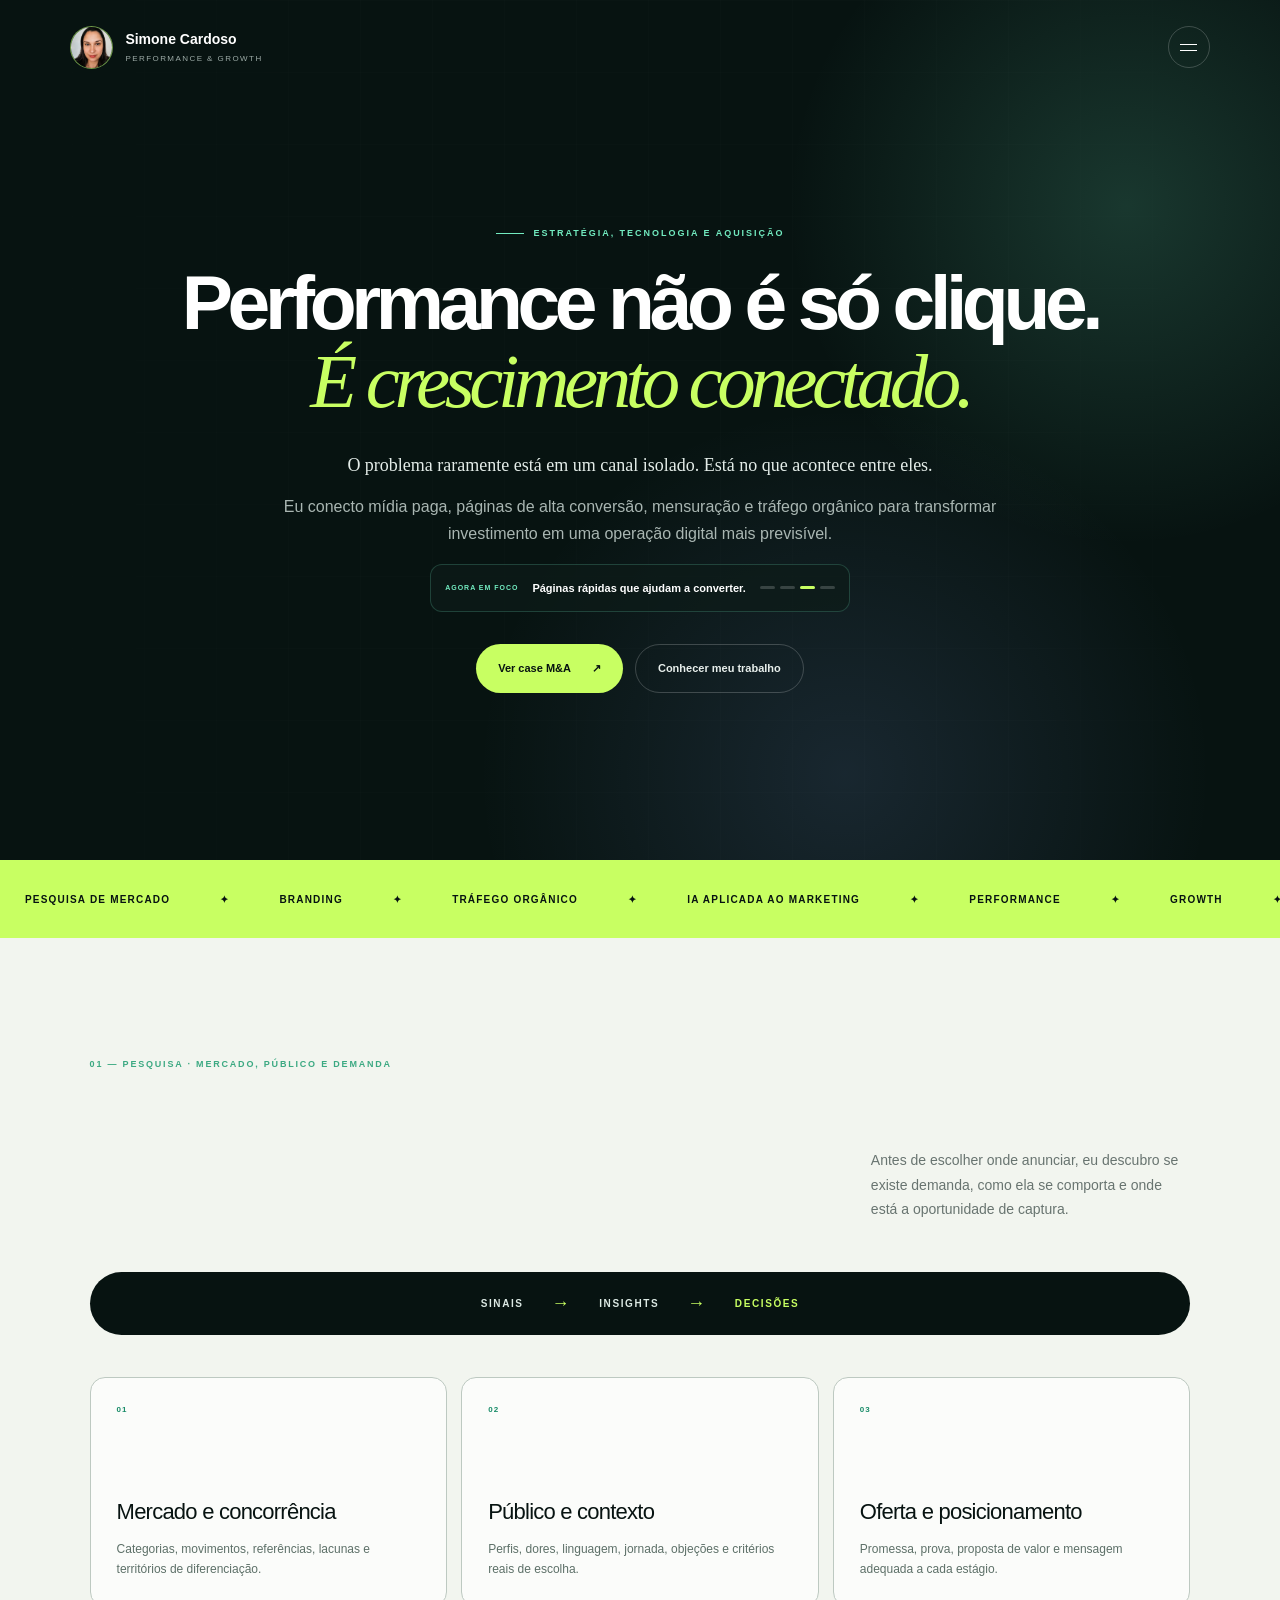
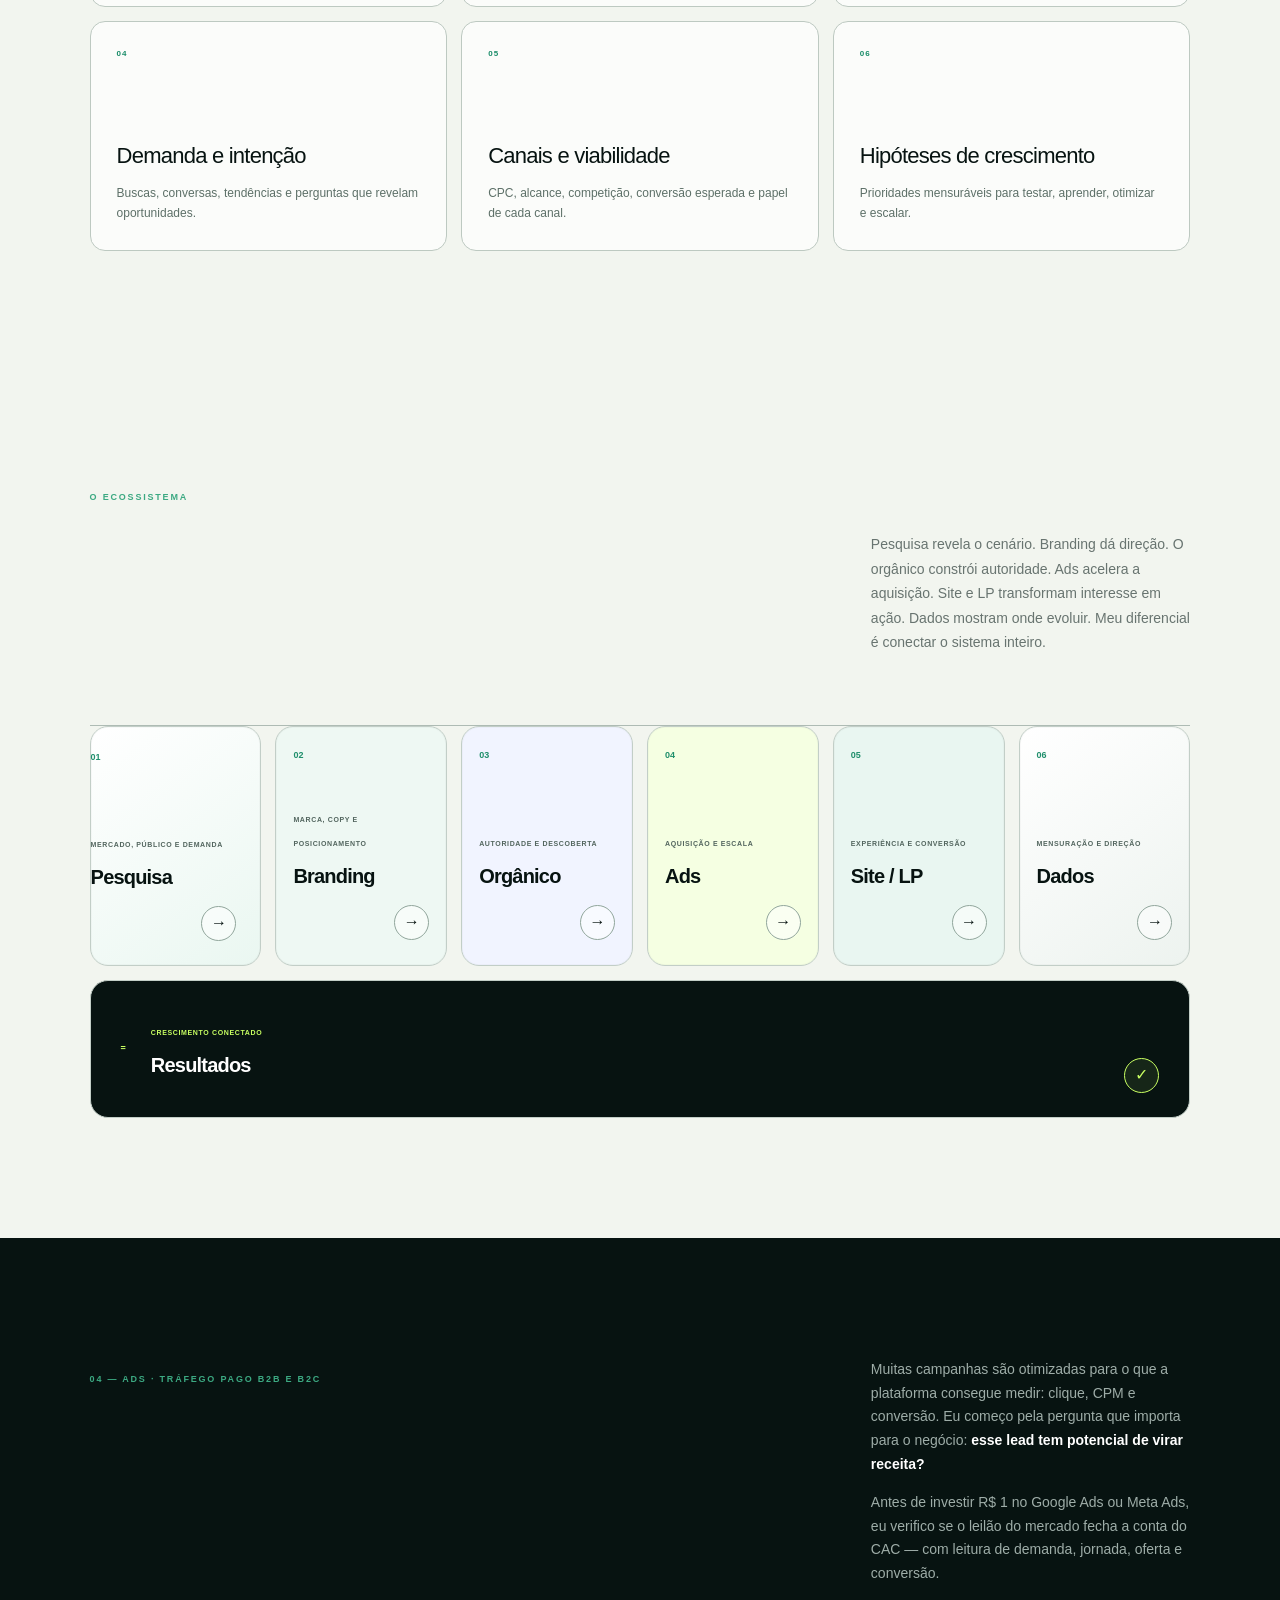
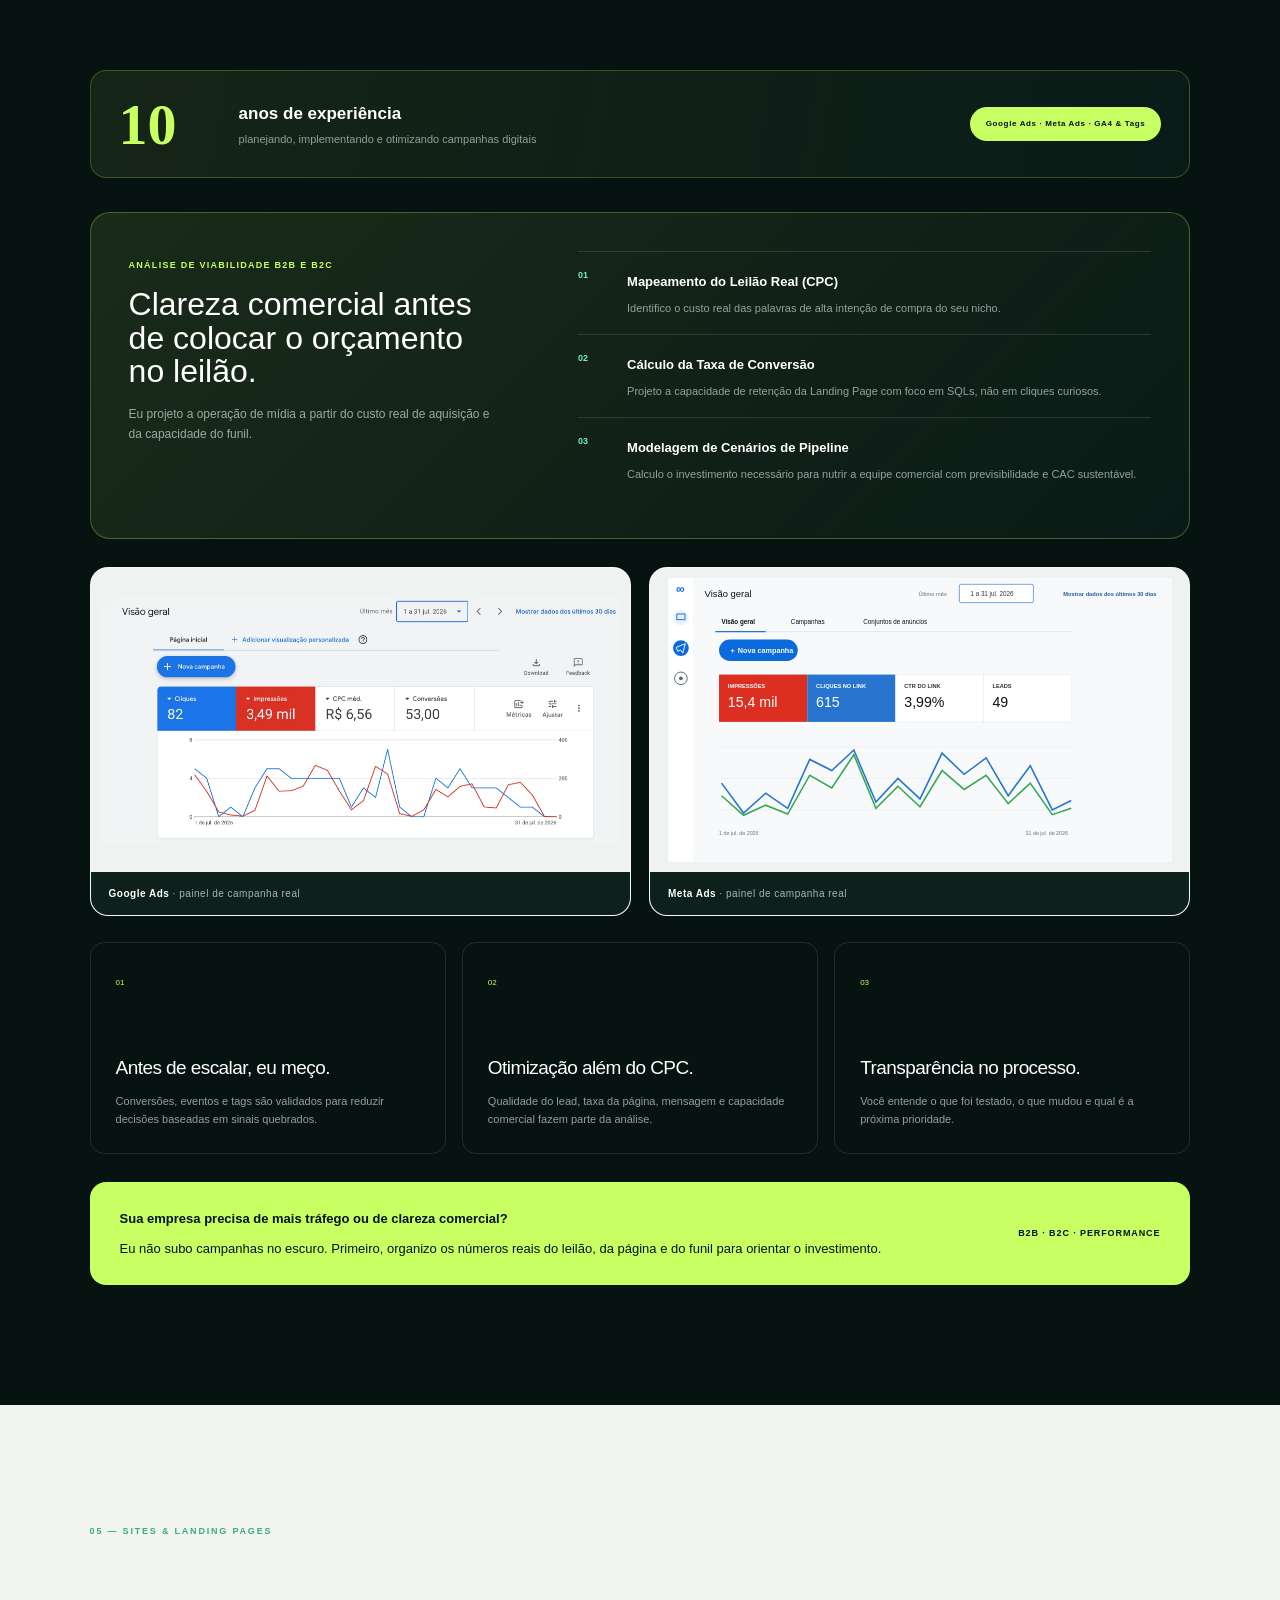
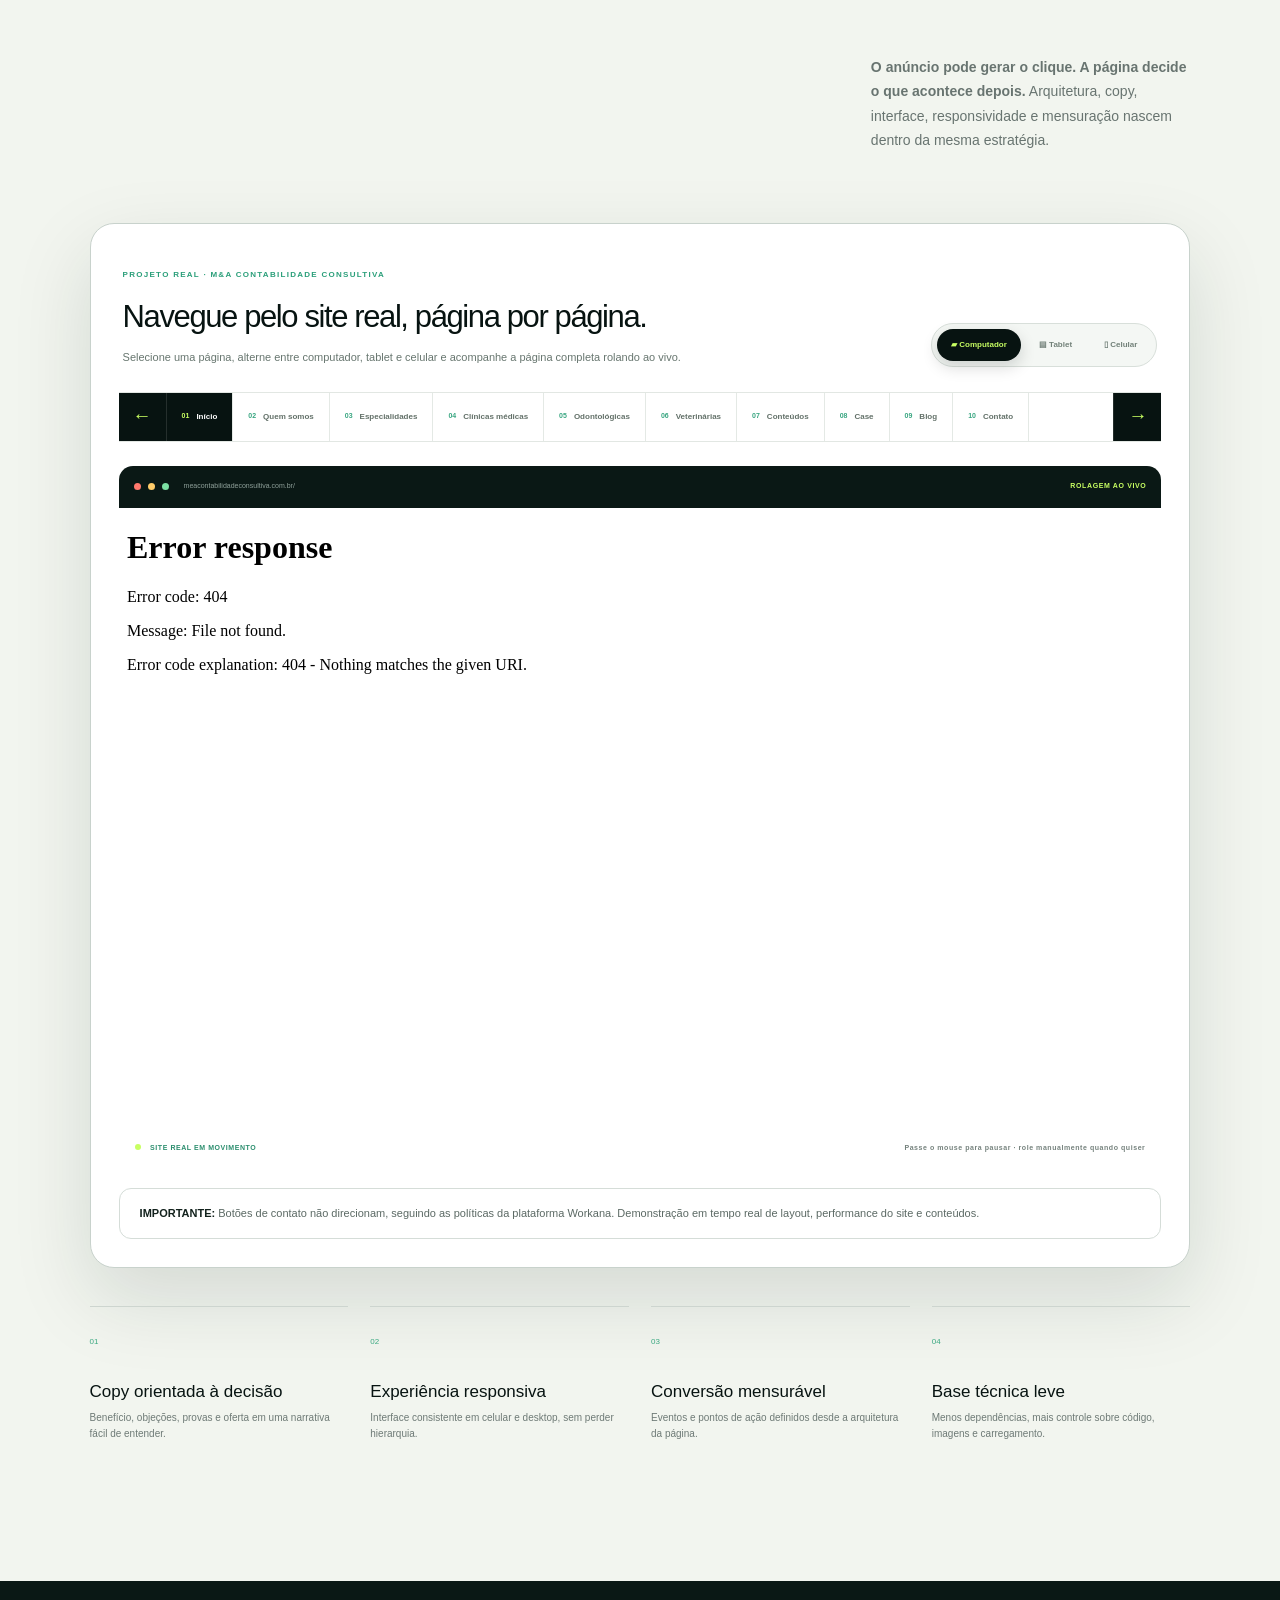
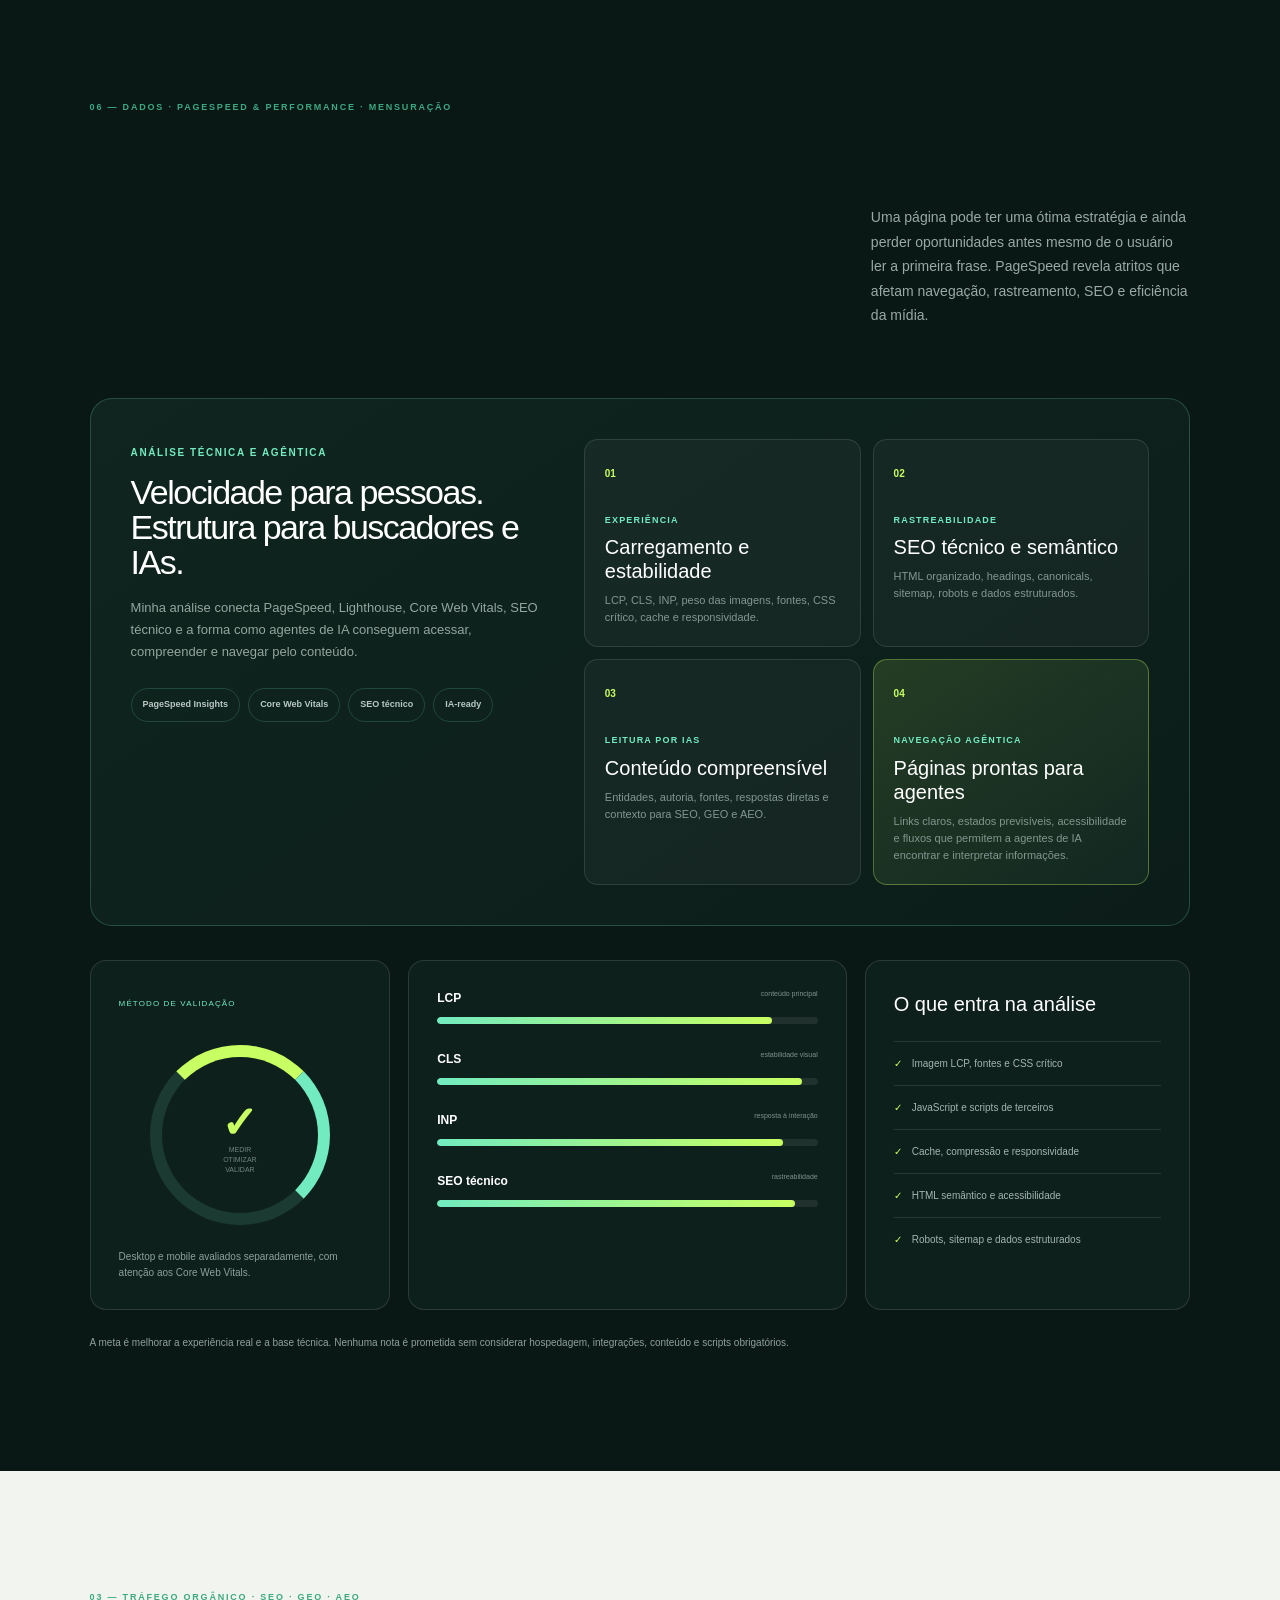
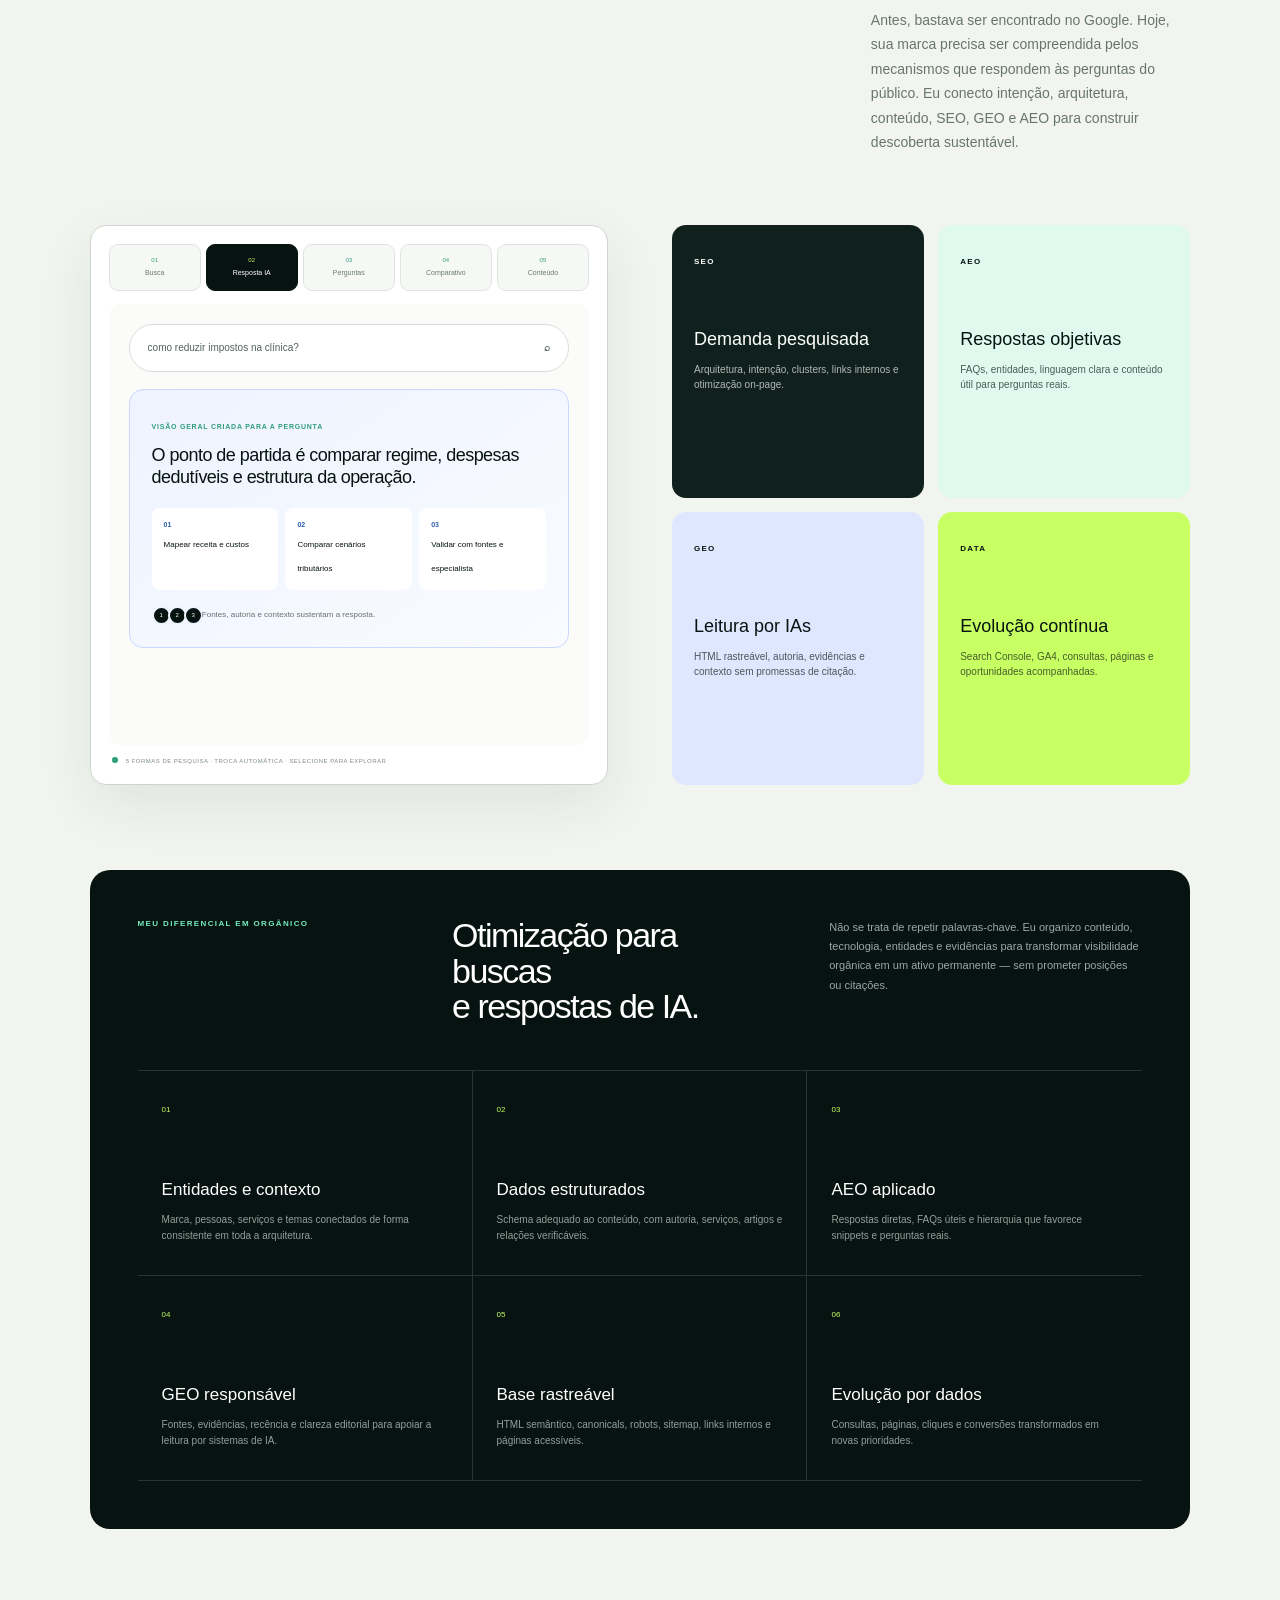
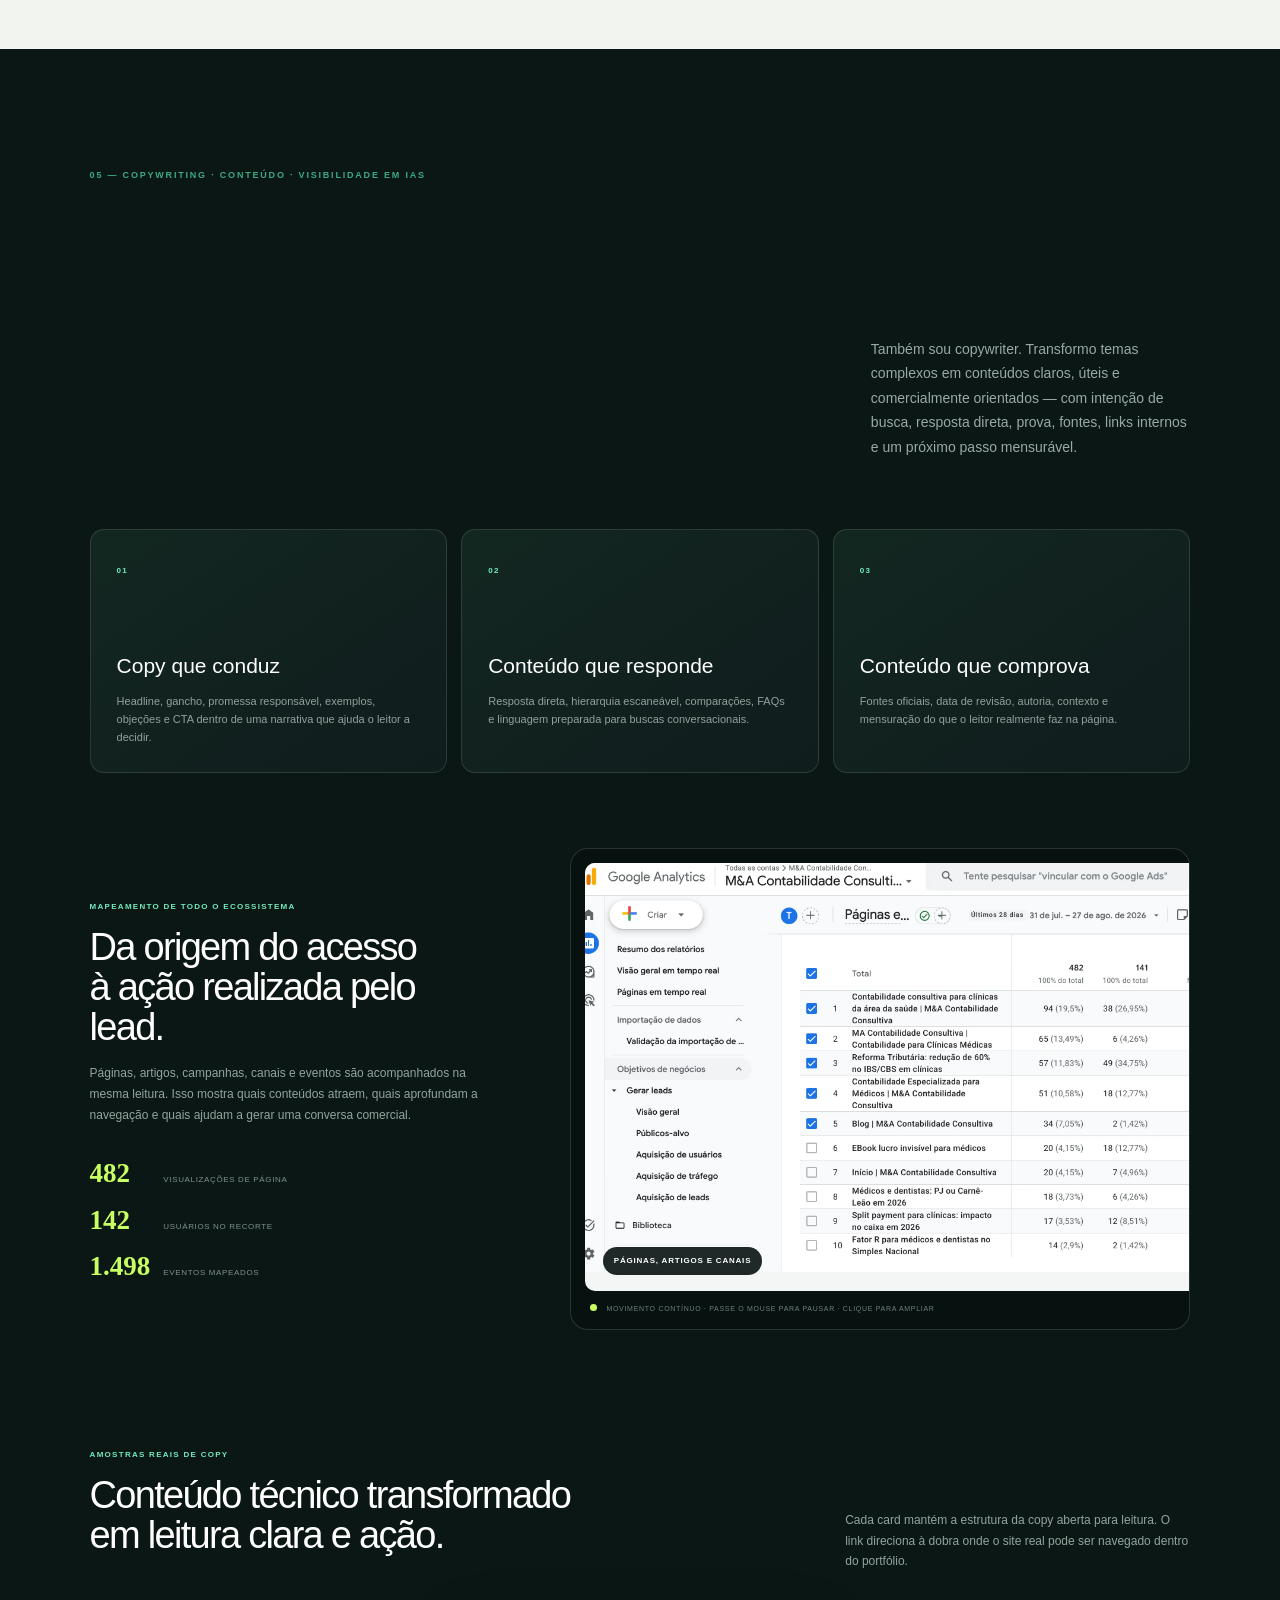
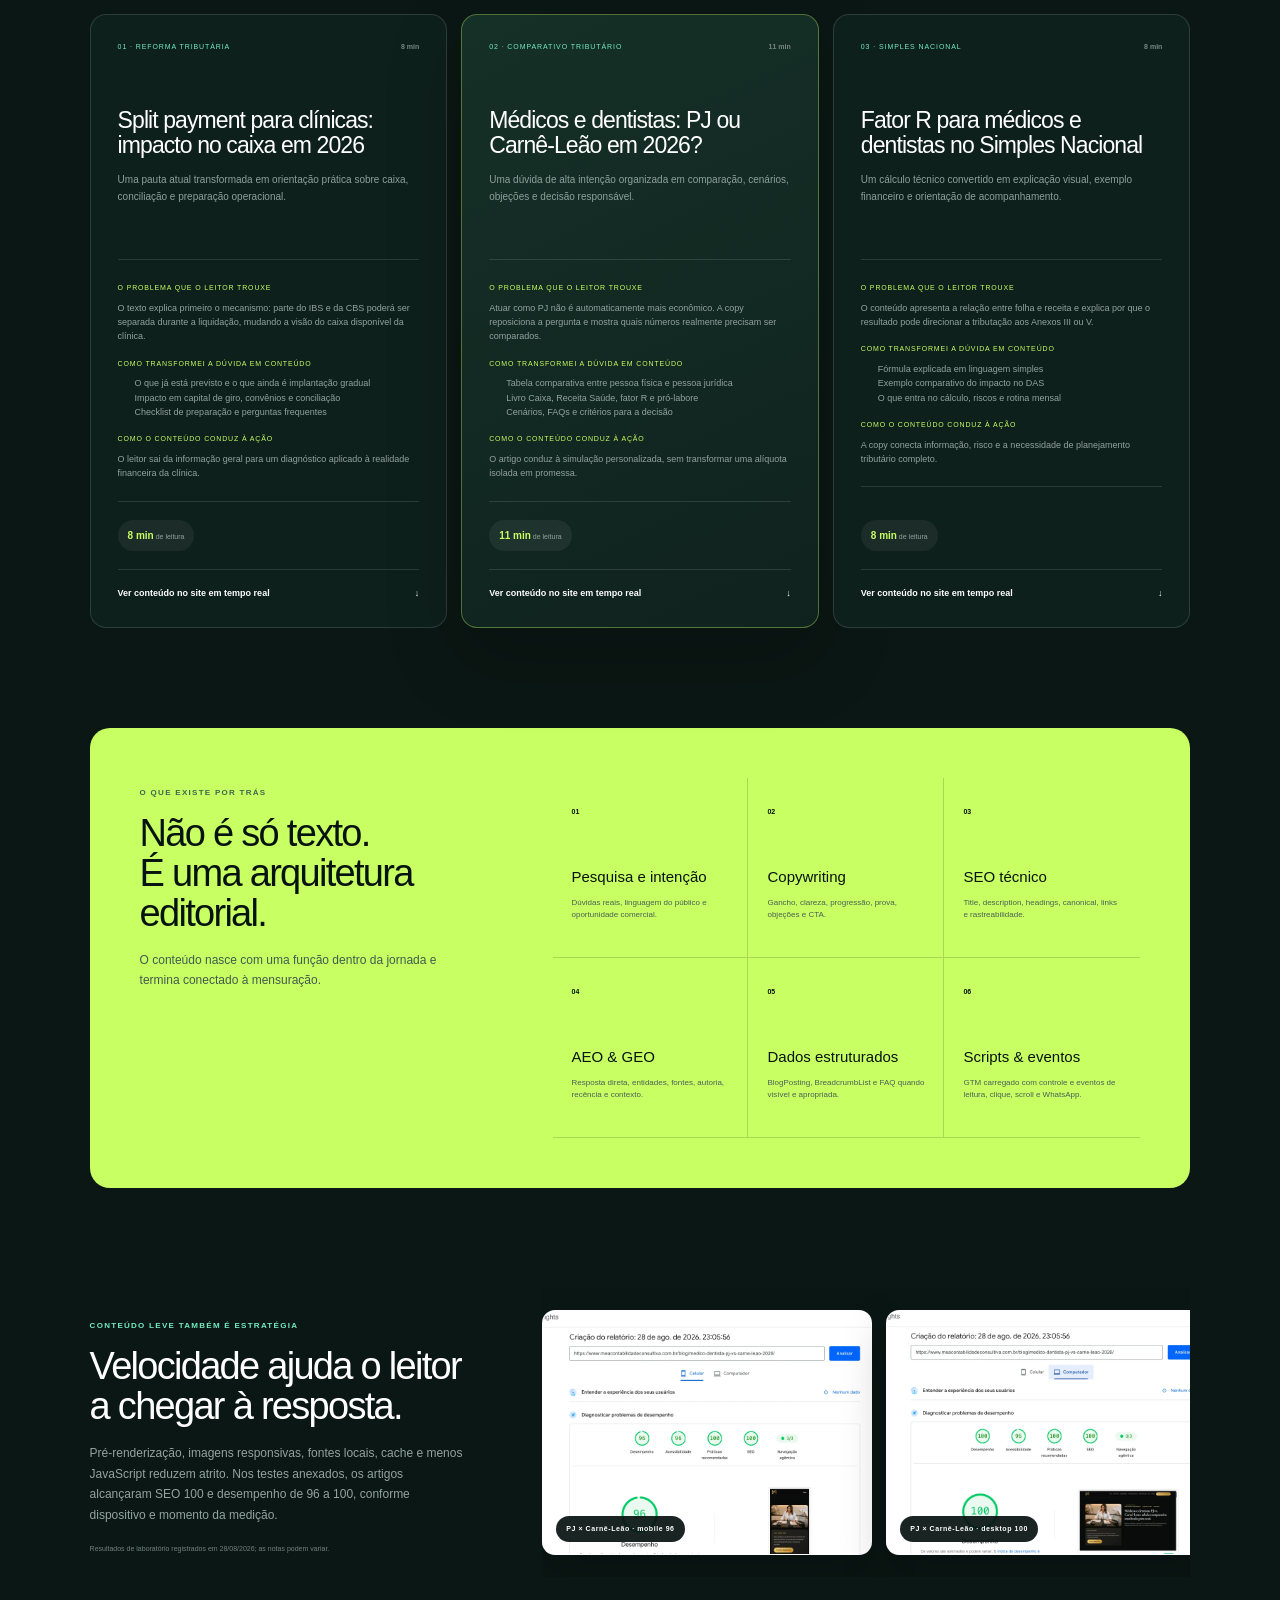
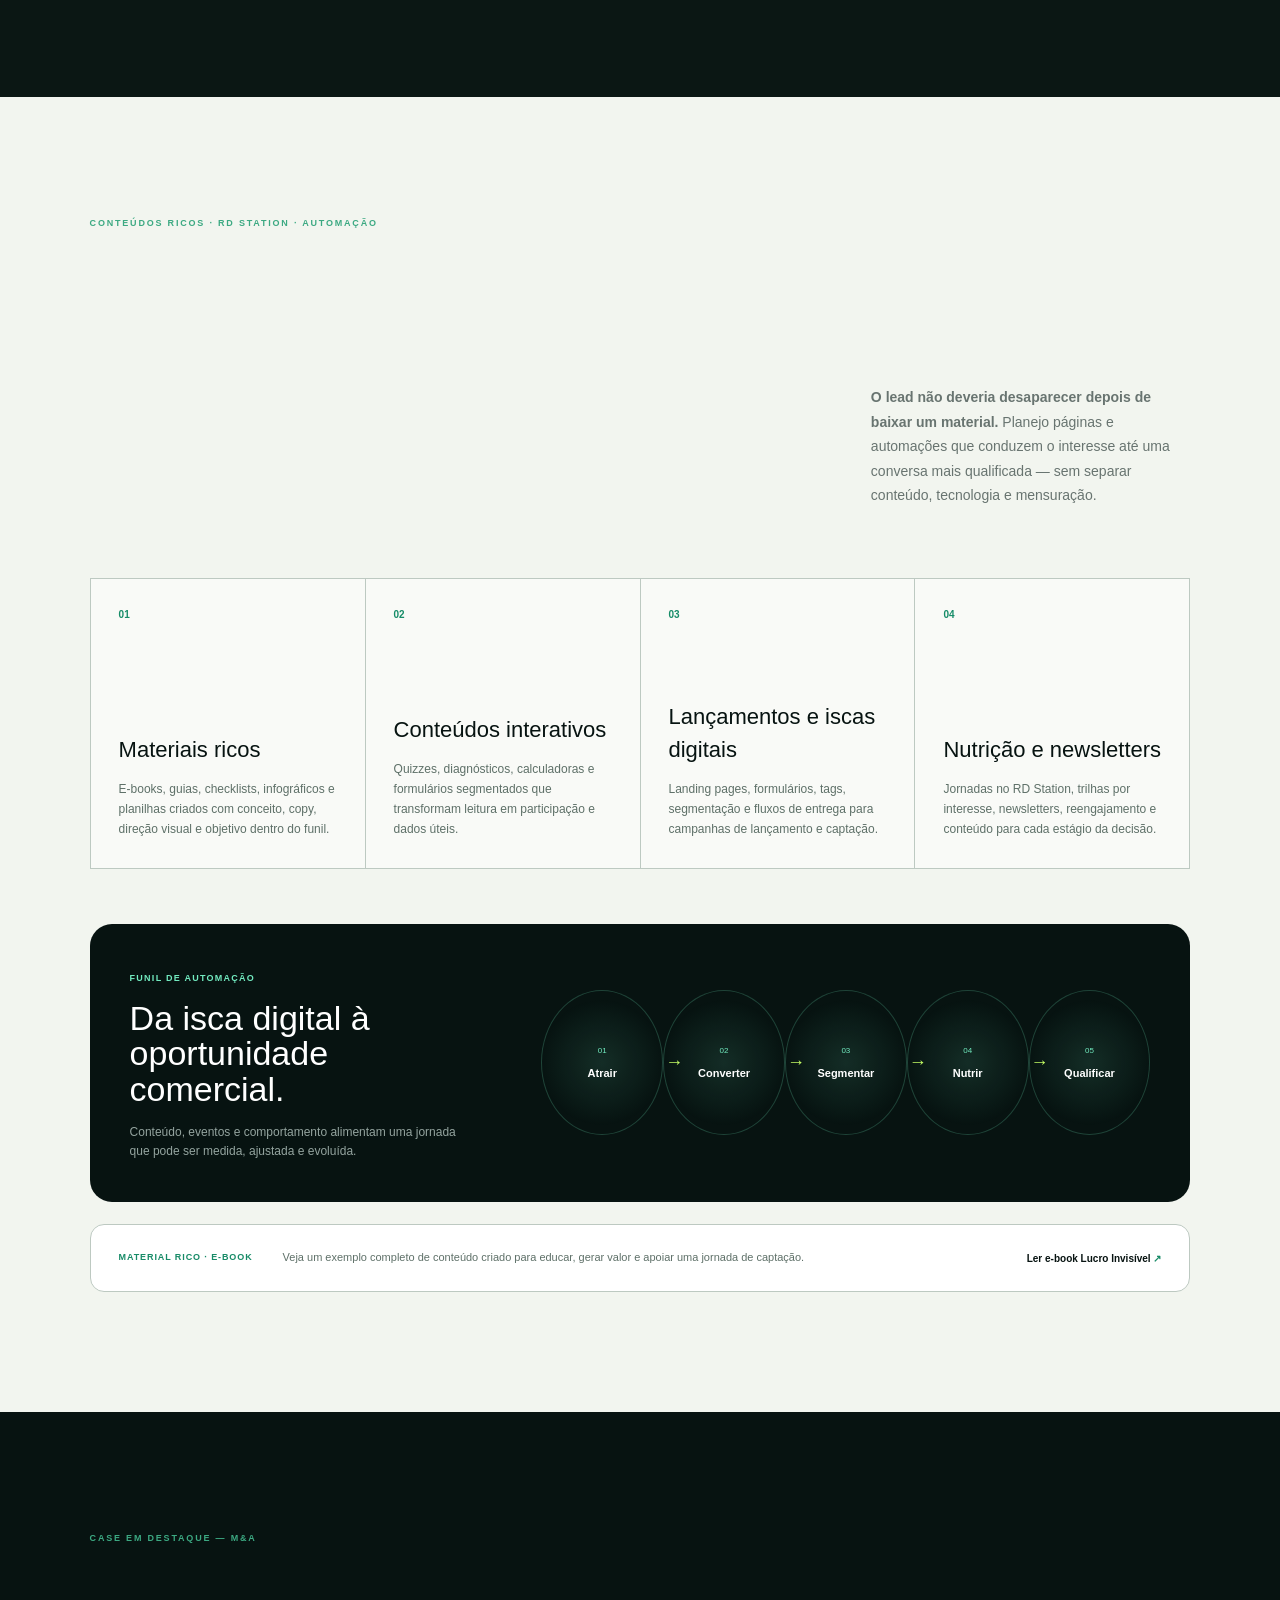
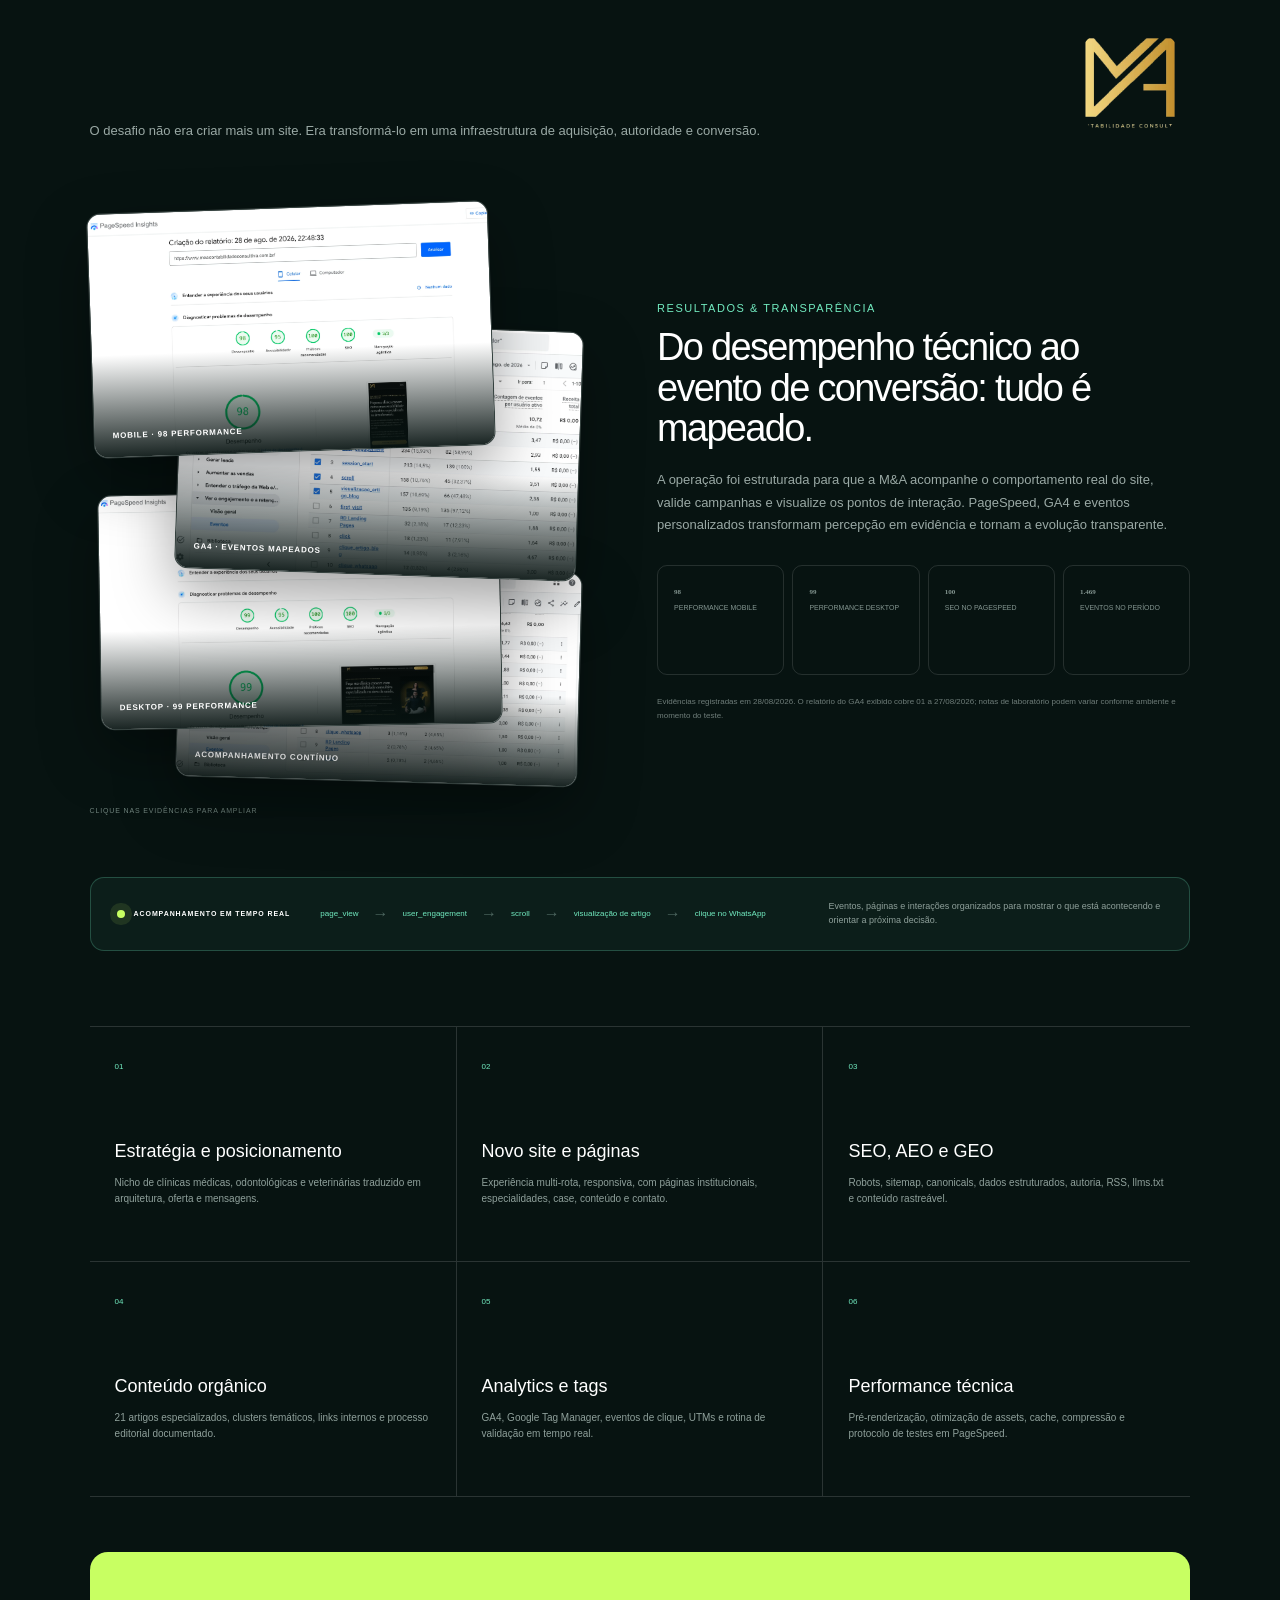
==== index.html @ cbd85705 "Publica portfólio navegável de Simone Cardoso Versão estática responsiva para GitHub Pages, com cont" ====
<!doctype html>
<html lang="pt-BR">
  <head>
    <meta charset="UTF-8" />
    <meta name="viewport" content="width=device-width, initial-scale=1.0" />
    <meta name="description" content="Portfólio de Simone Cardoso: performance, tráfego pago, SEO, GEO, AEO, sites, landing pages, automação e dados." />
    <meta name="theme-color" content="#071311" />
    <meta property="og:type" content="website" />
    <meta property="og:locale" content="pt_BR" />
    <meta property="og:title" content="Simone Cardoso — Performance & Growth" />
    <meta property="og:description" content="Estratégia integrada para campanhas, conteúdo, páginas, mensuração e visibilidade orgânica." />
    <meta property="og:url" content="https://simone2850.github.io/" />
    <meta property="og:image" content="https://simone2850.github.io/og.png" />
    <link rel="icon" href="/favicon.svg" />
    <title>Simone Cardoso — Performance, Tráfego Pago, SEO, GEO e AEO</title>
    <script type="module" crossorigin src="/index-BXulEpIX.js"></script>
    <link rel="stylesheet" crossorigin href="/style-D2His6DK.css">
  </head>
  <body>
    <div id="root"></div>
  </body>
</html>
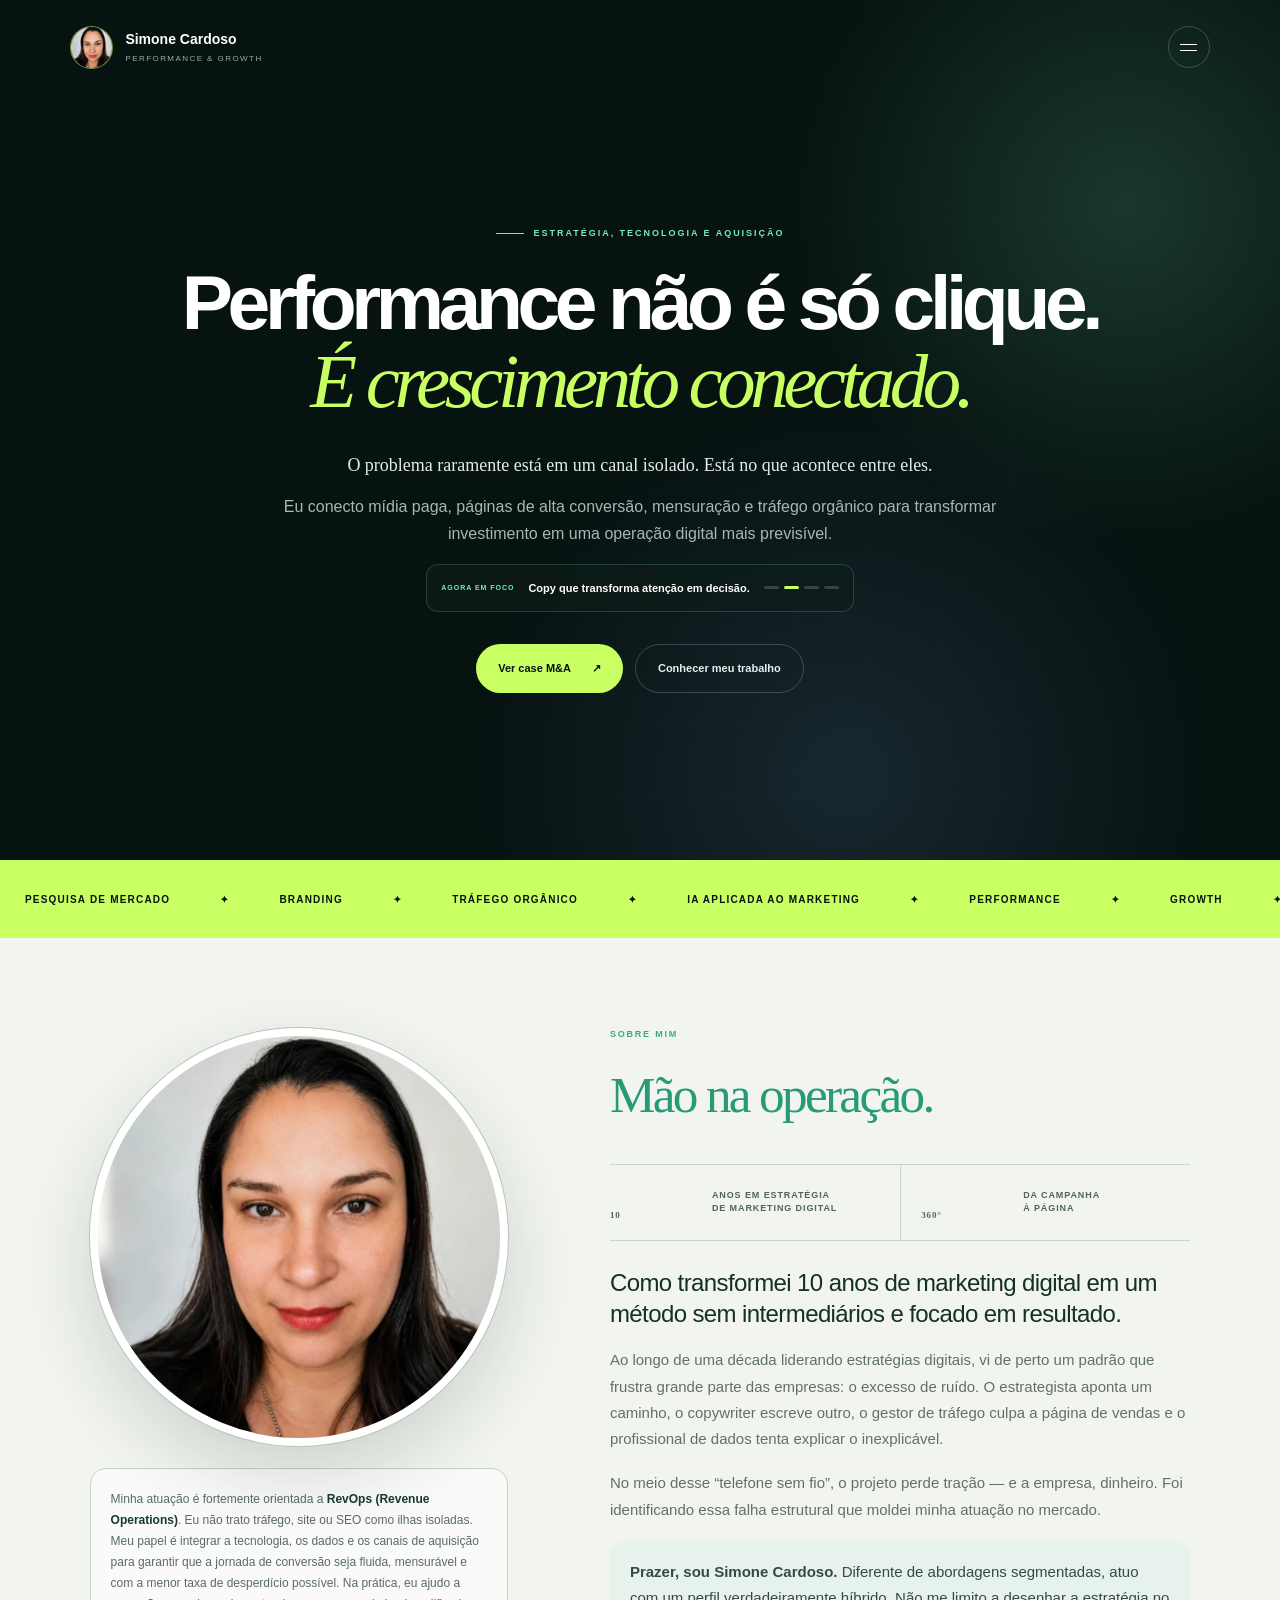
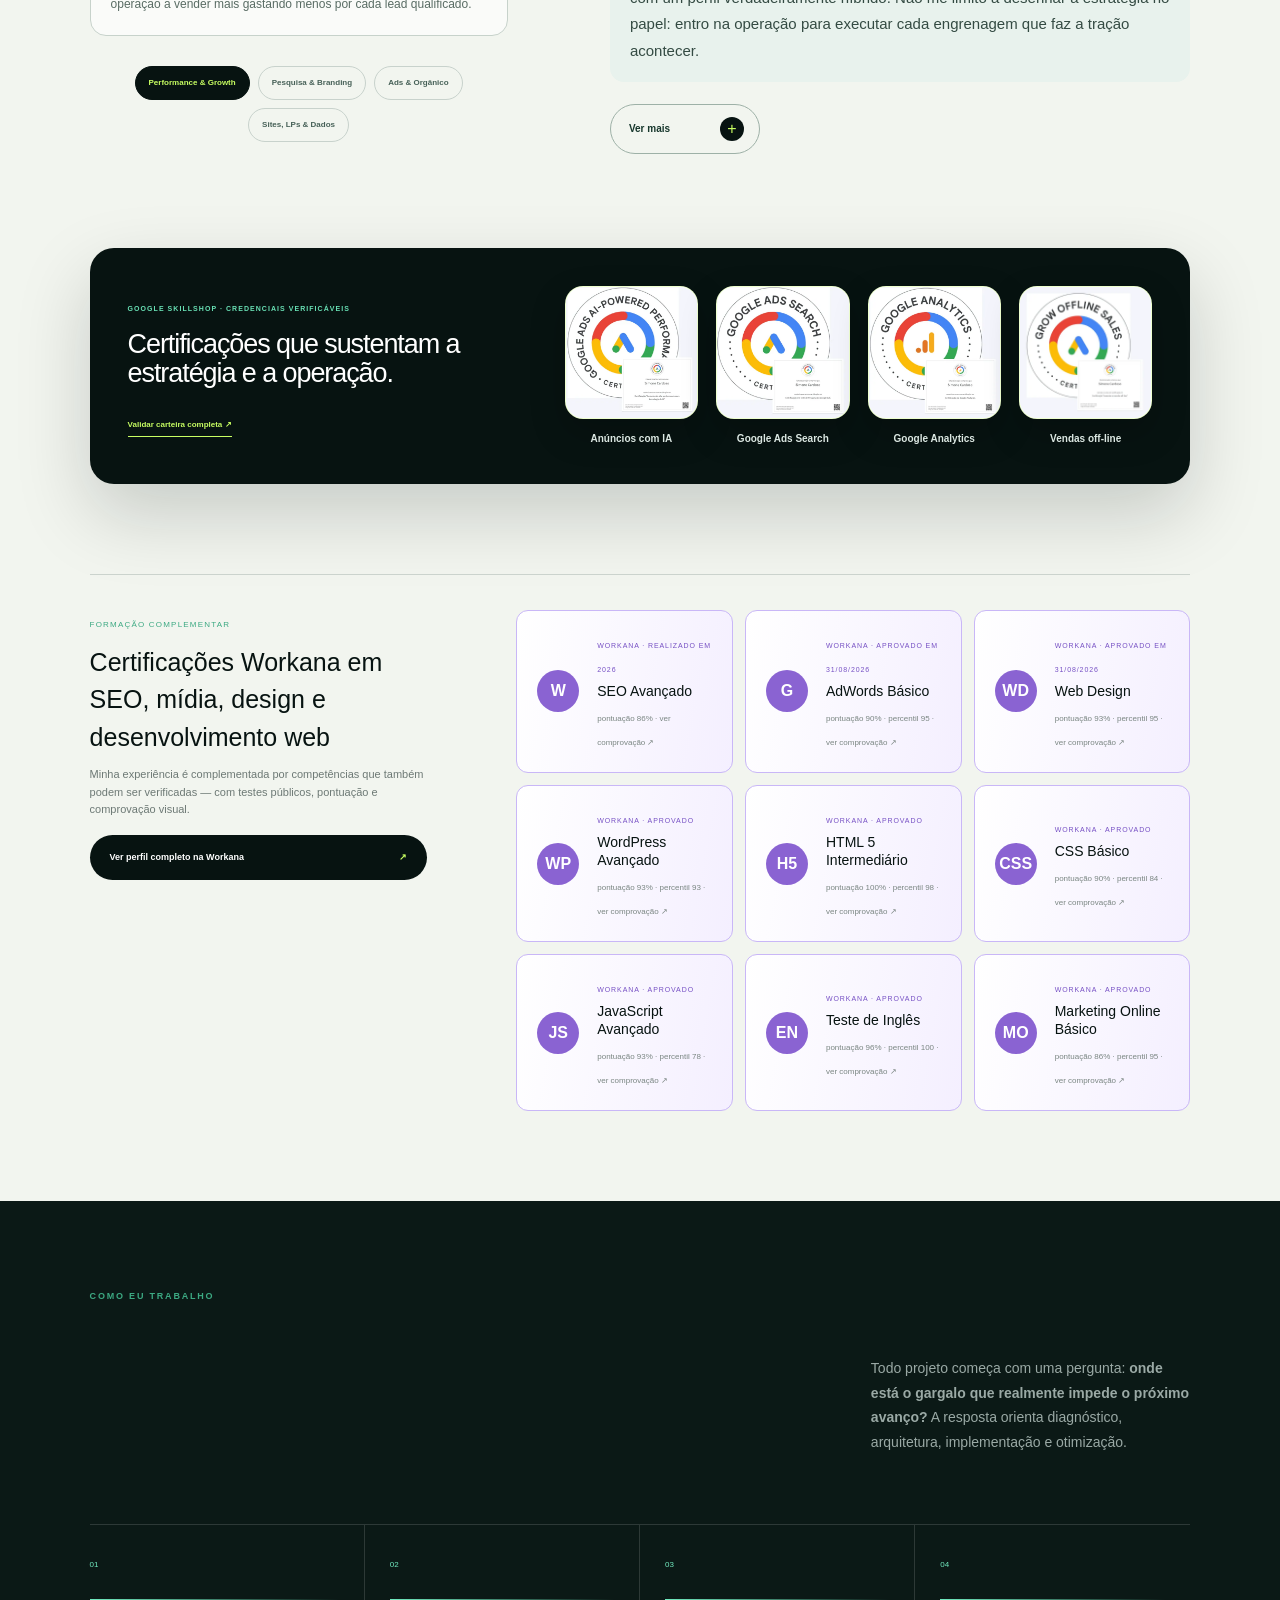
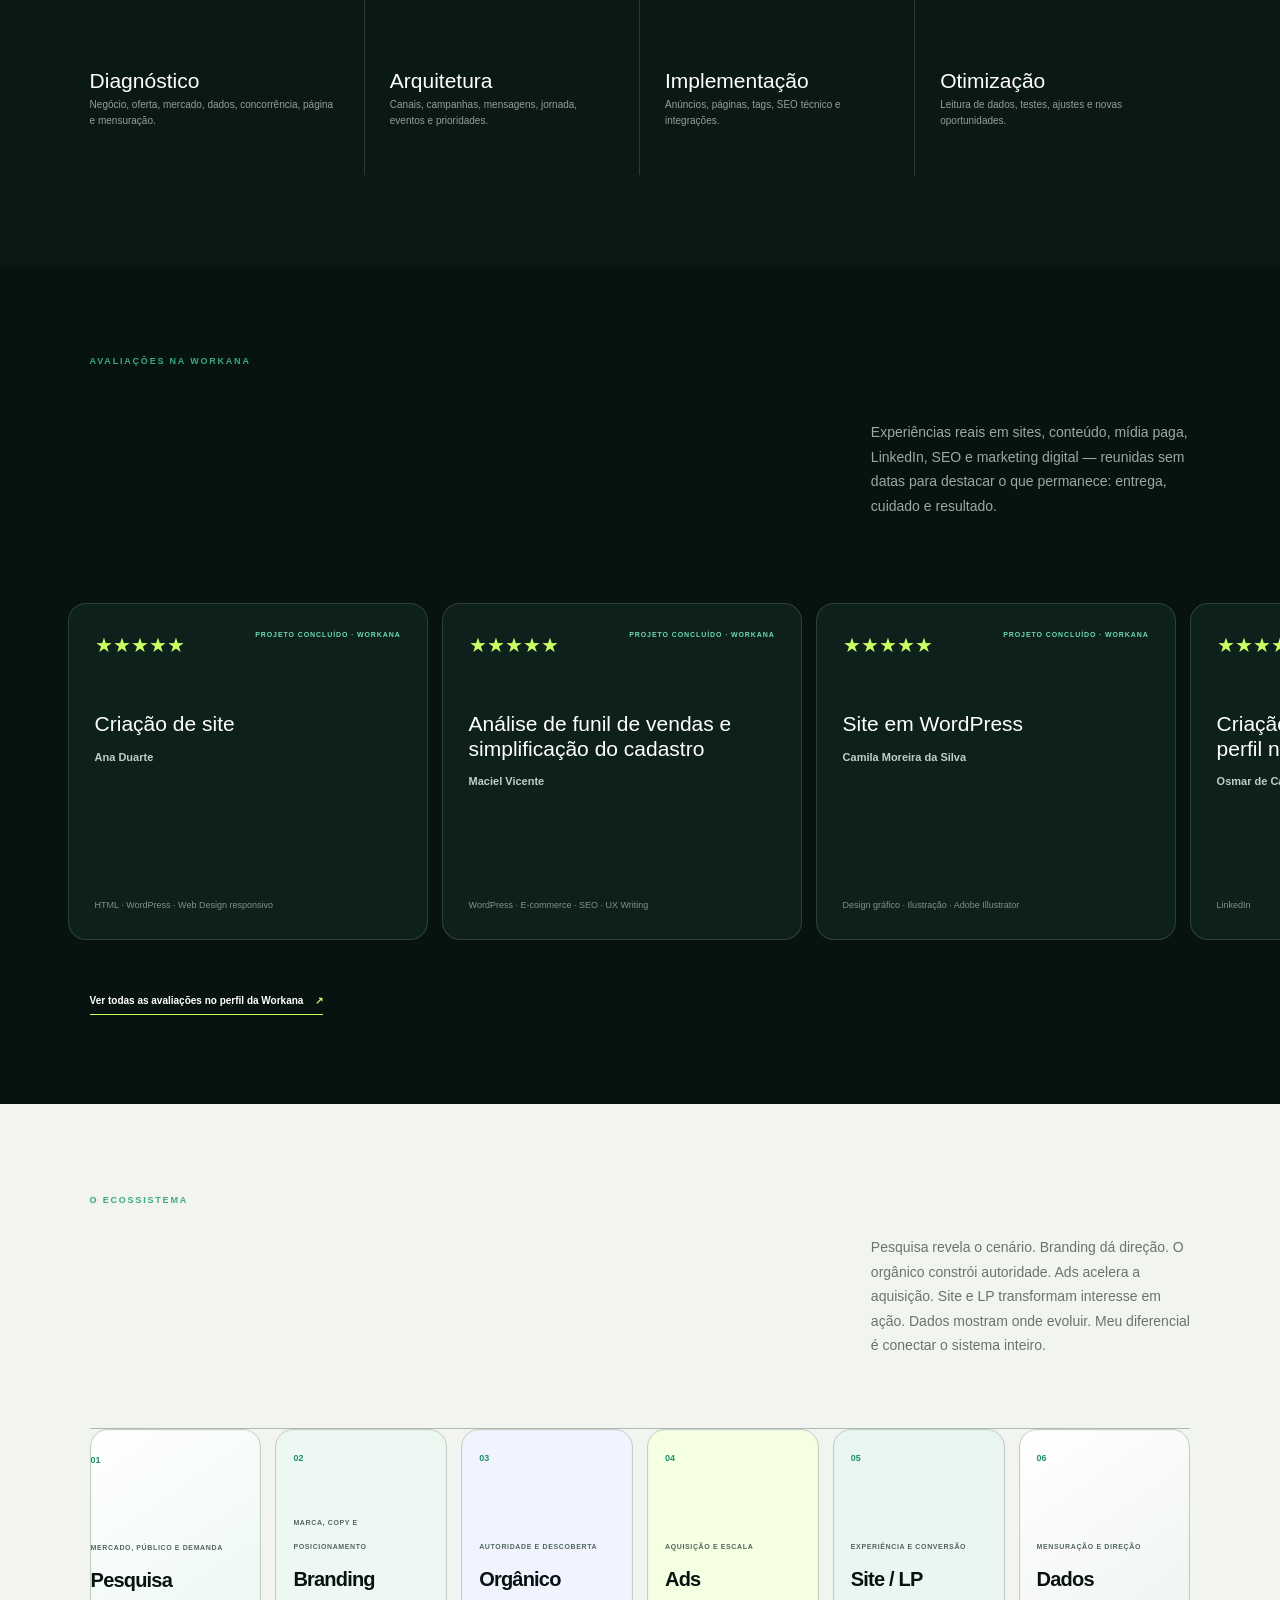
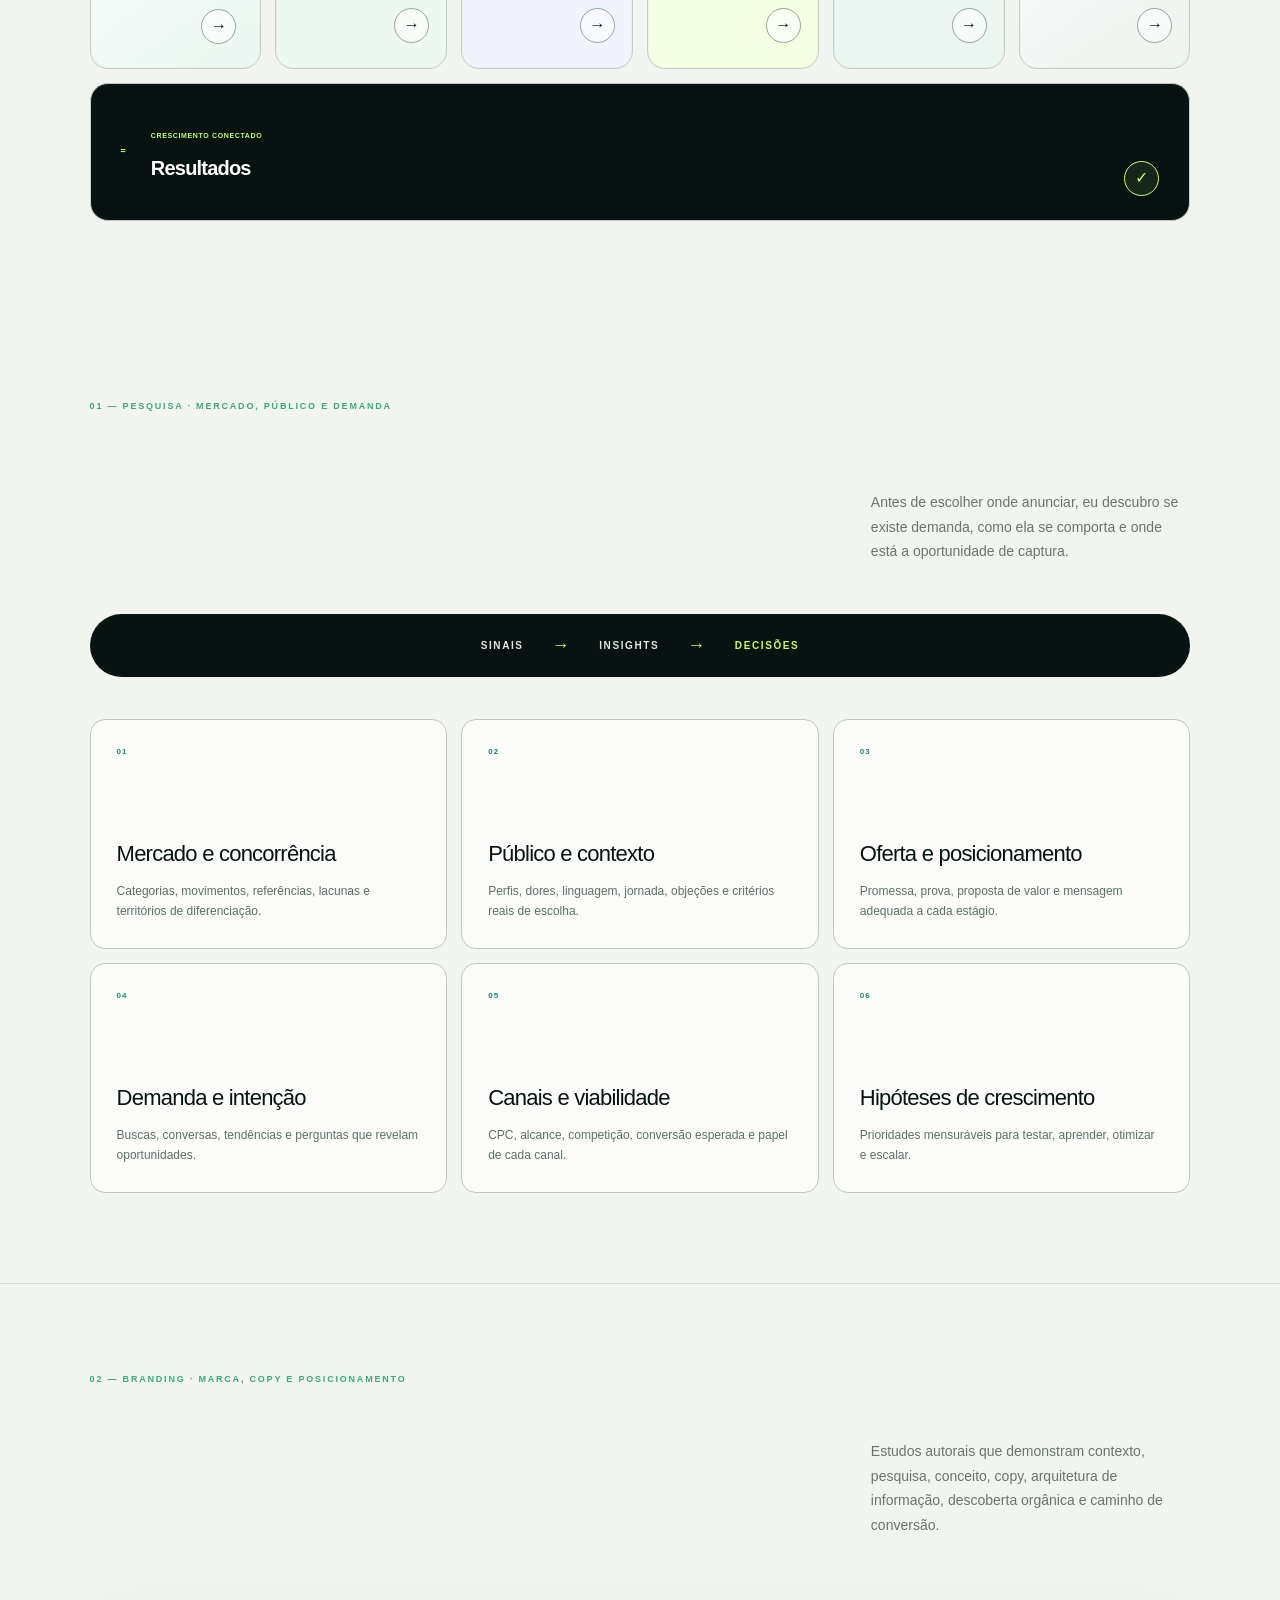
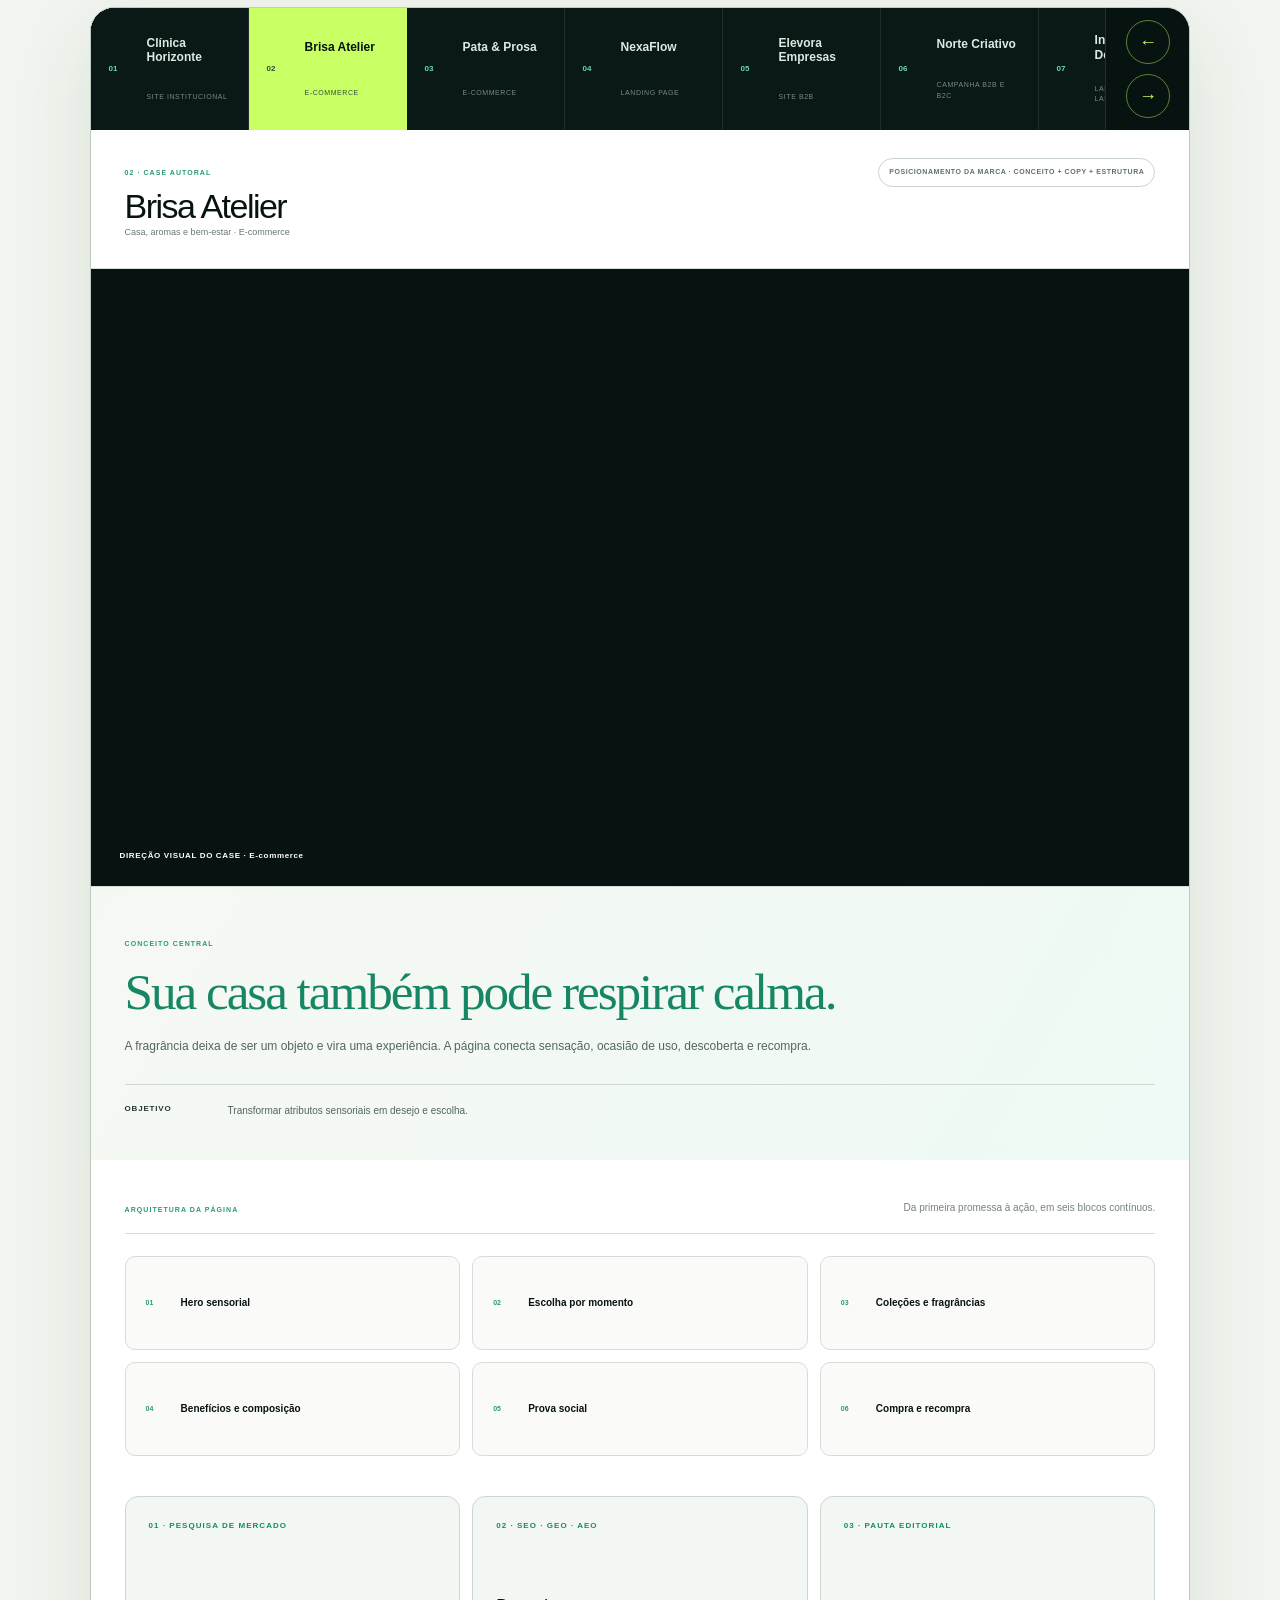
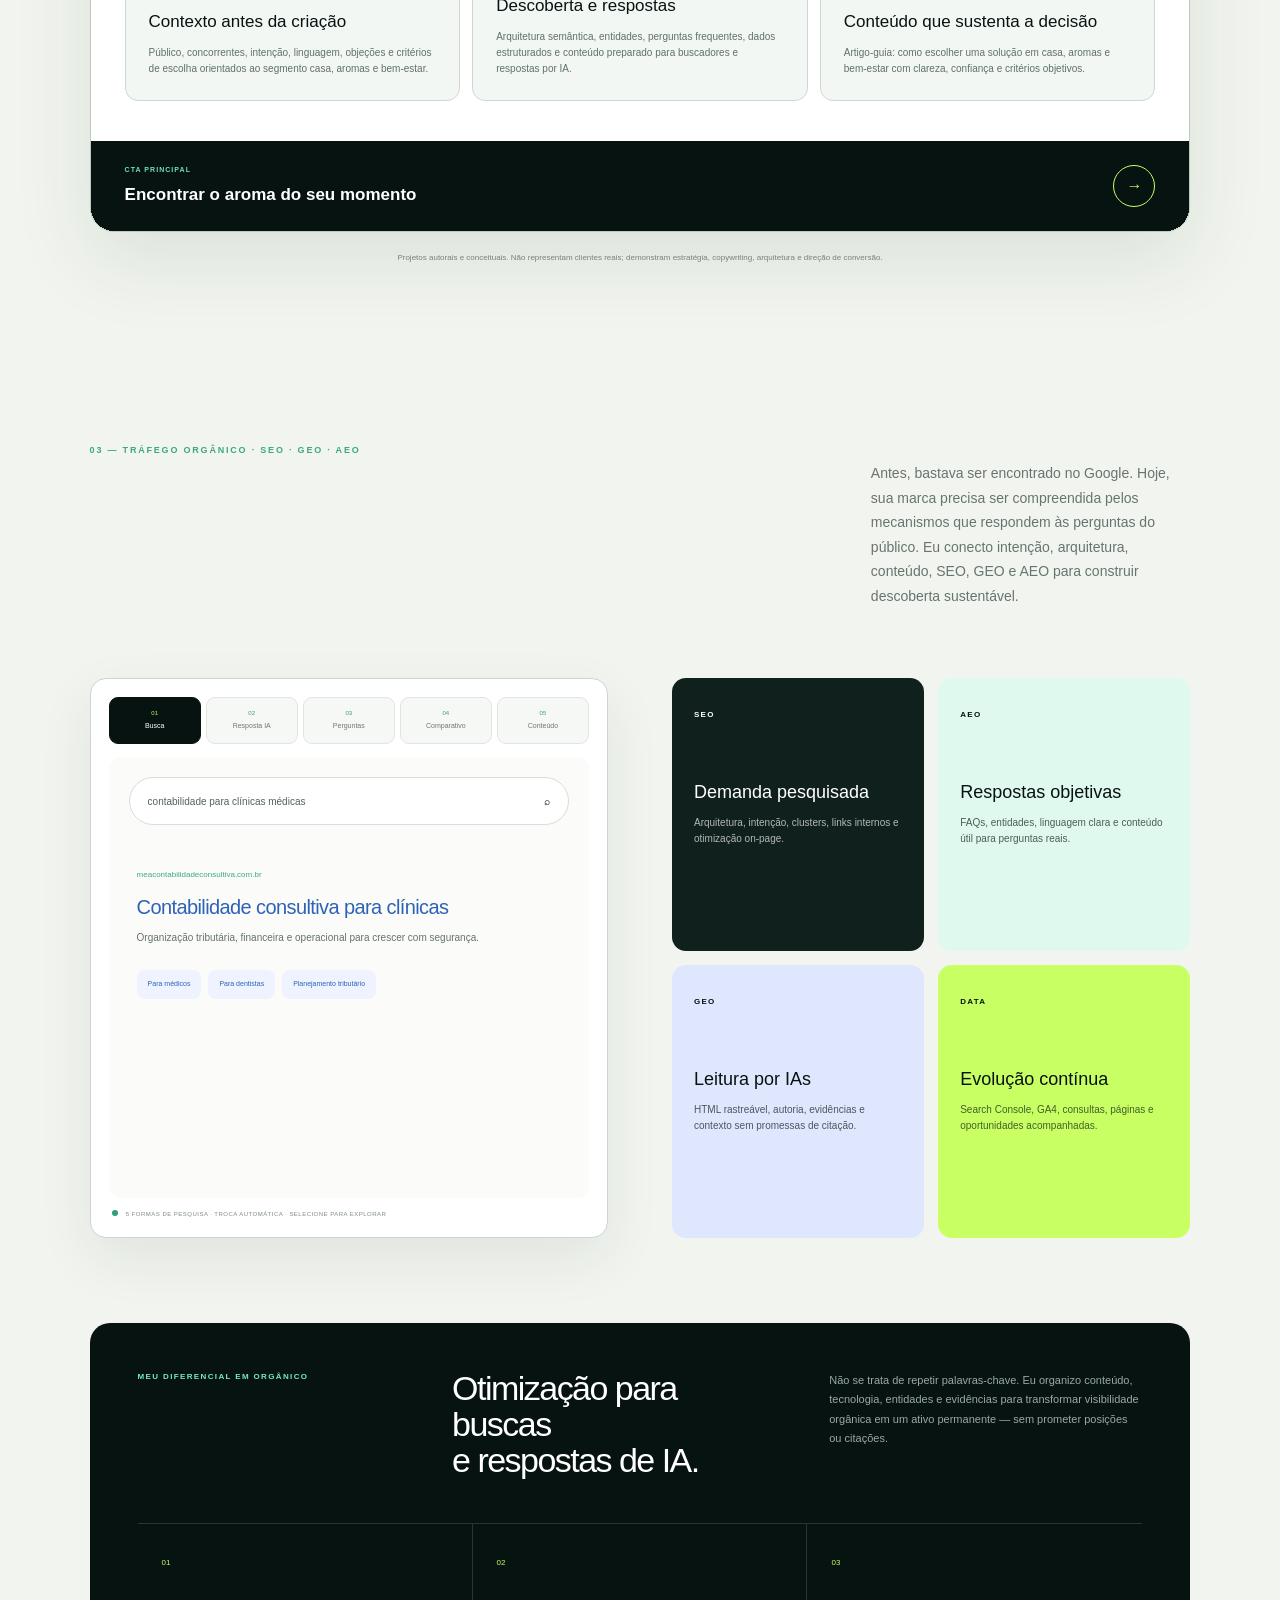
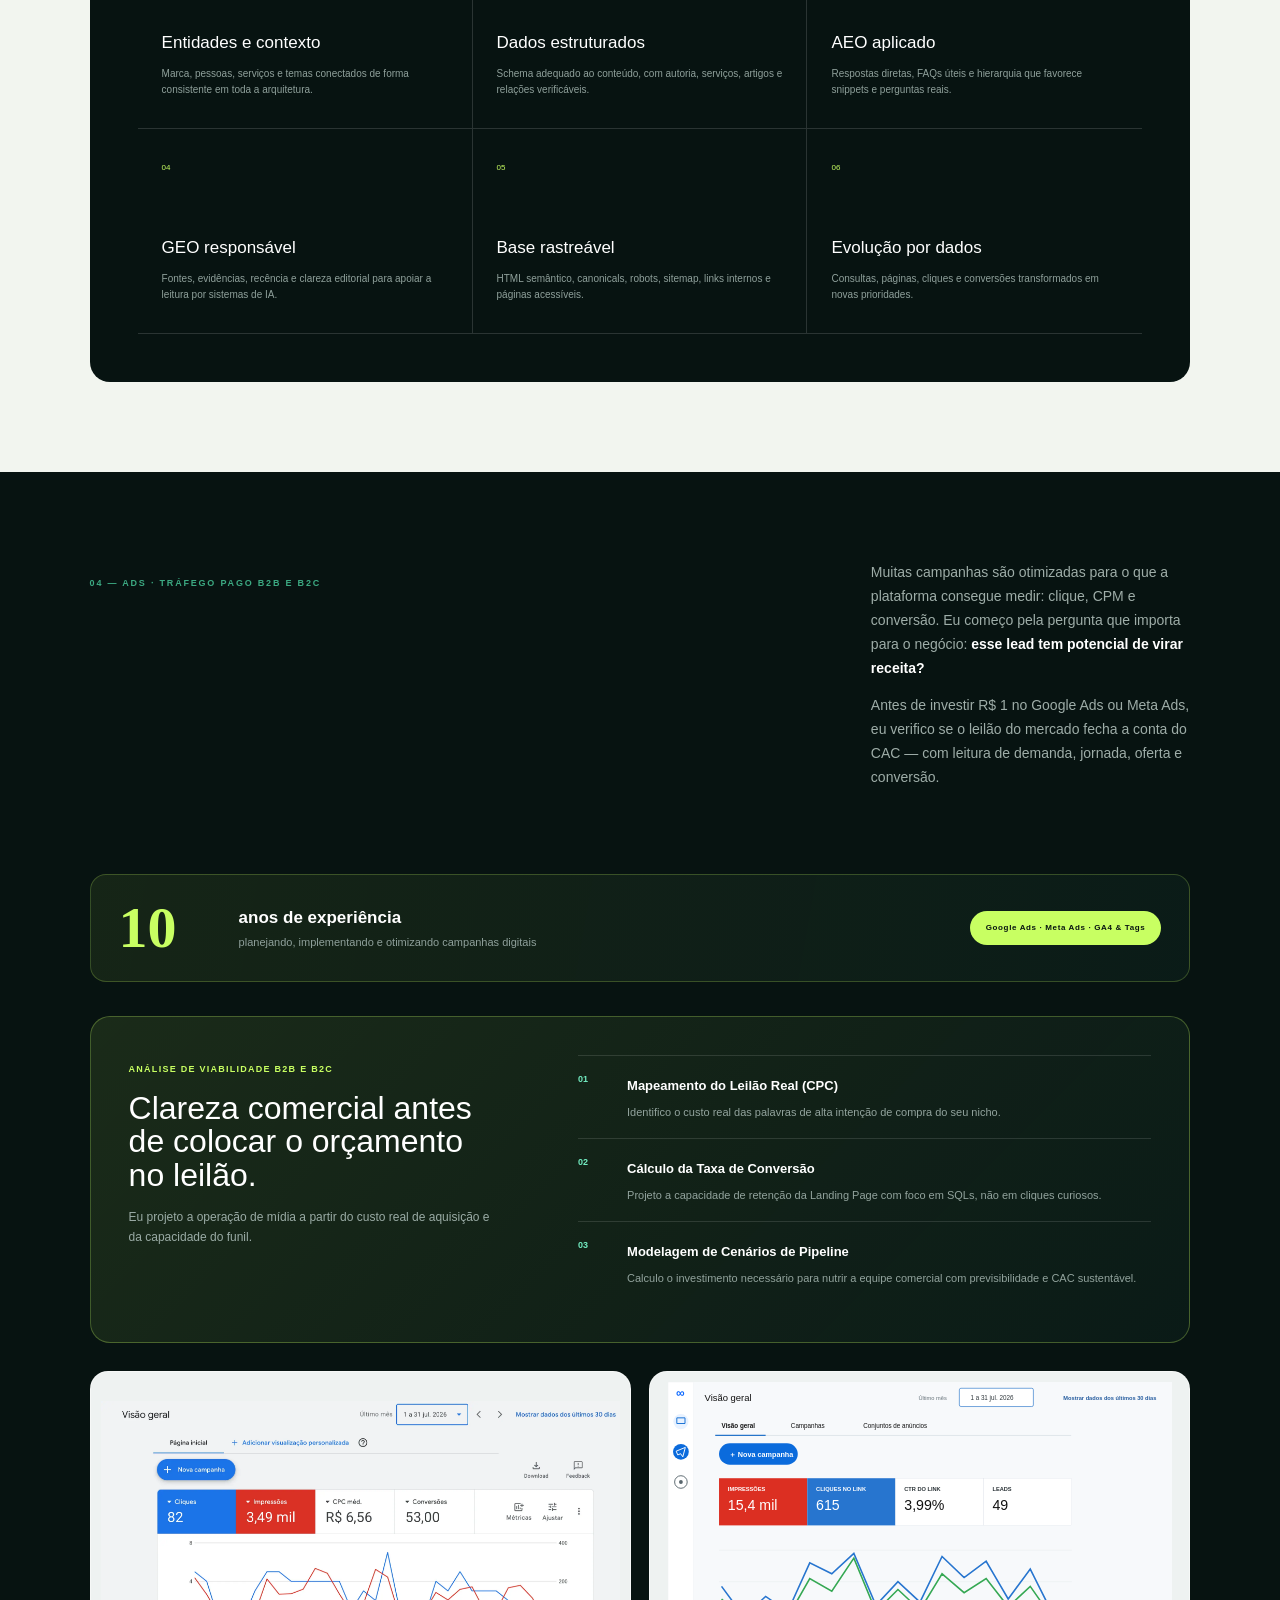
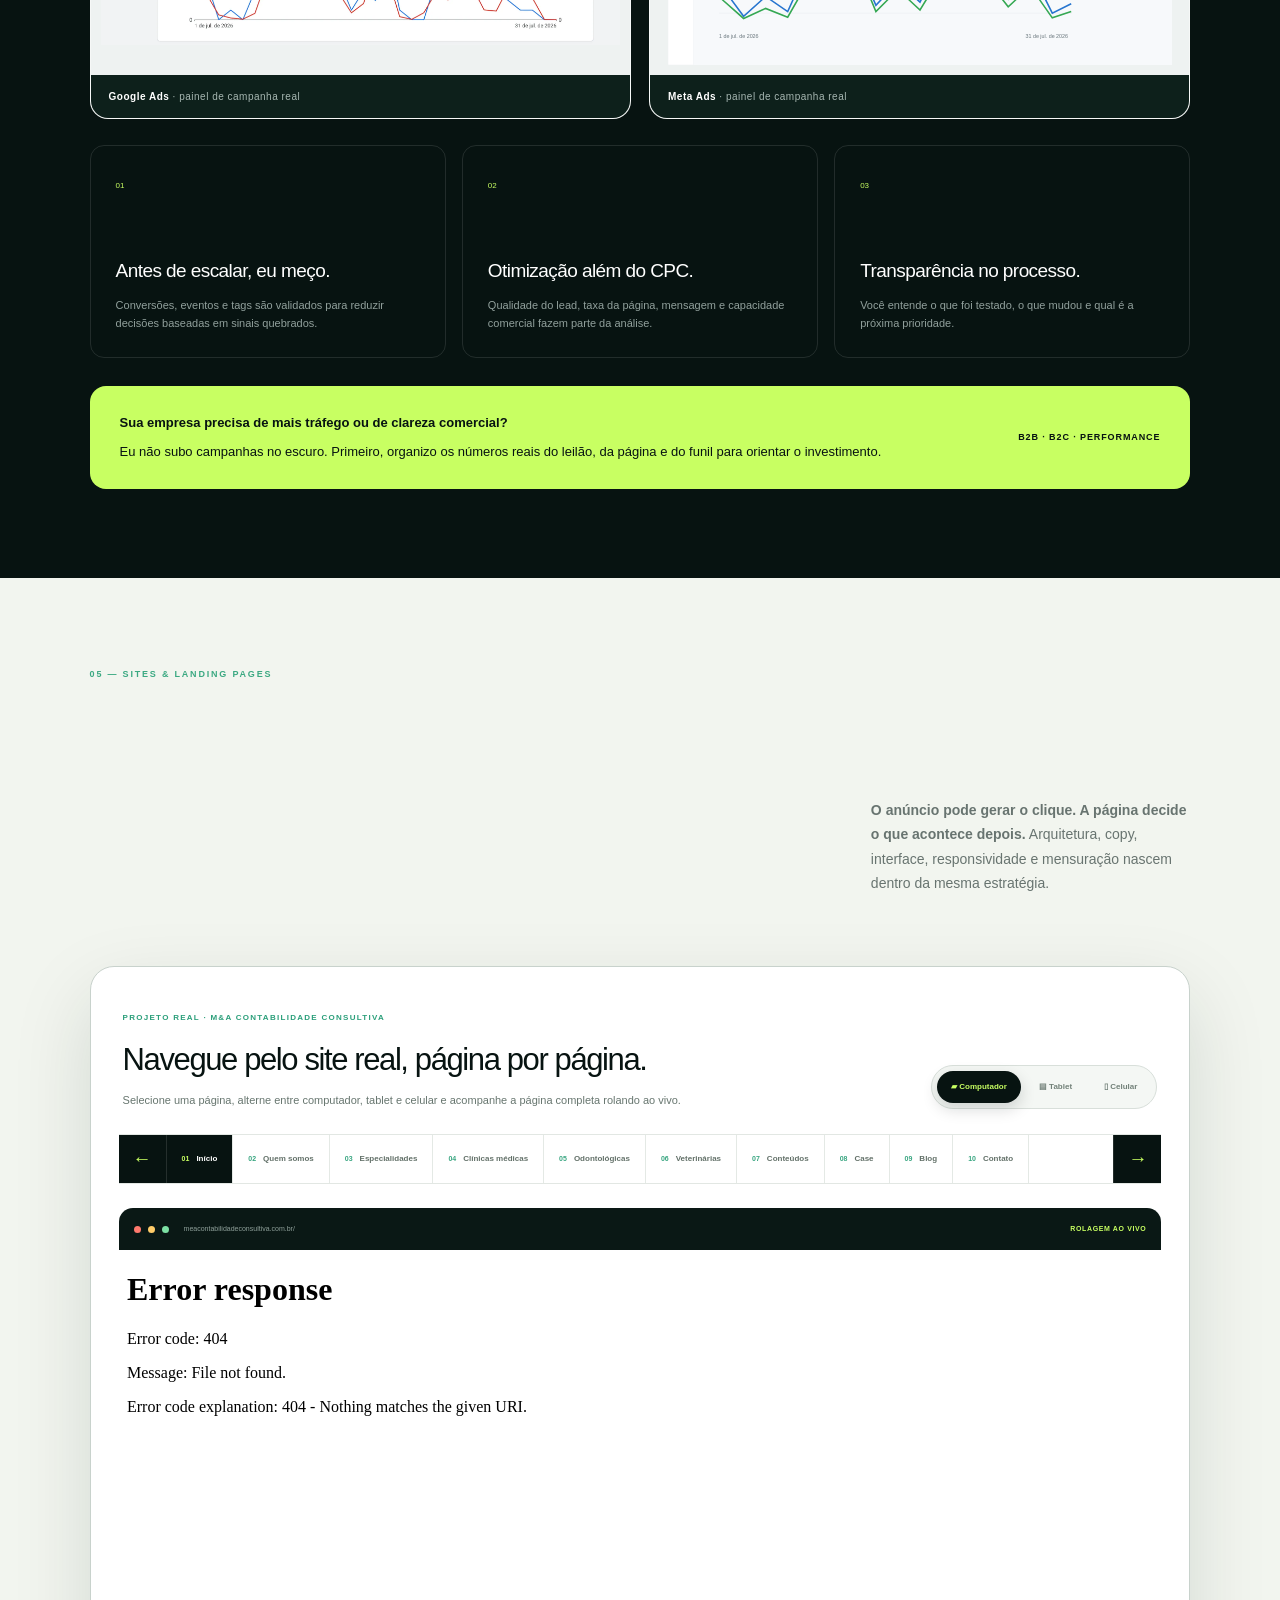
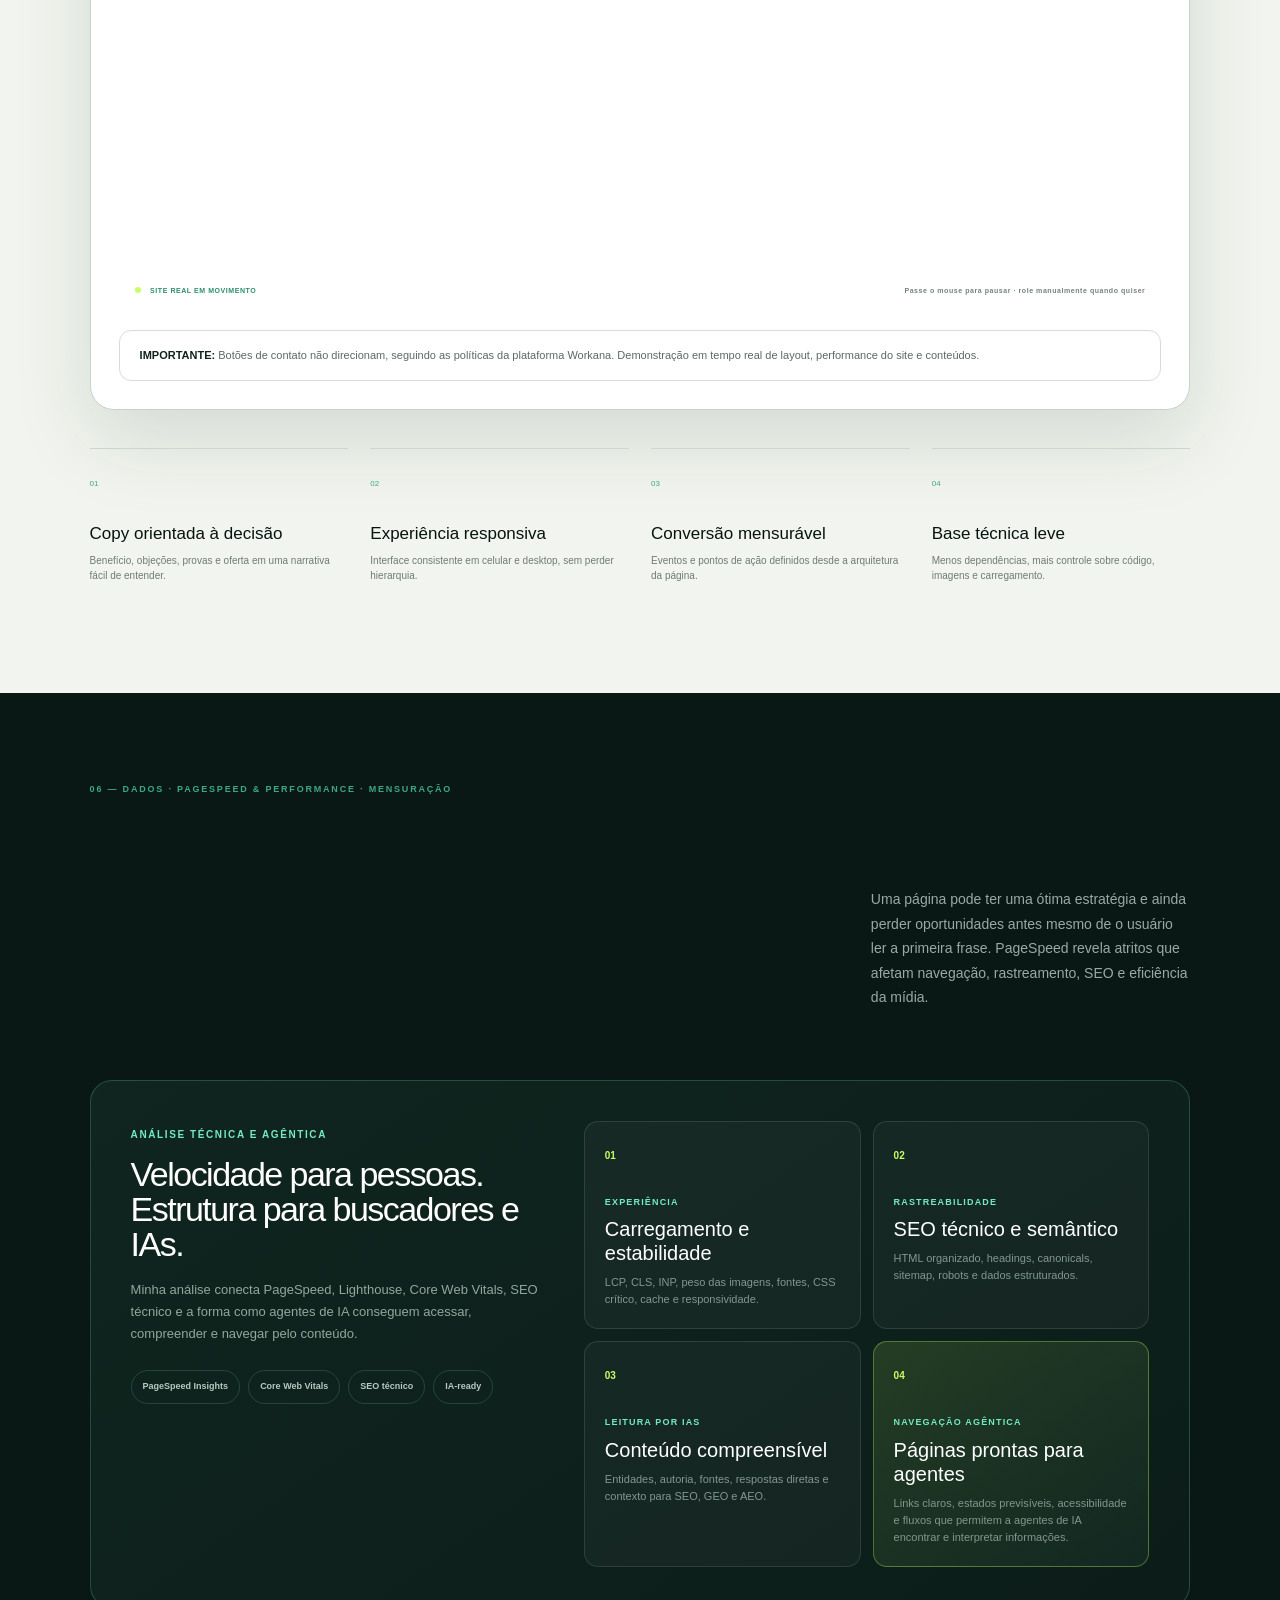
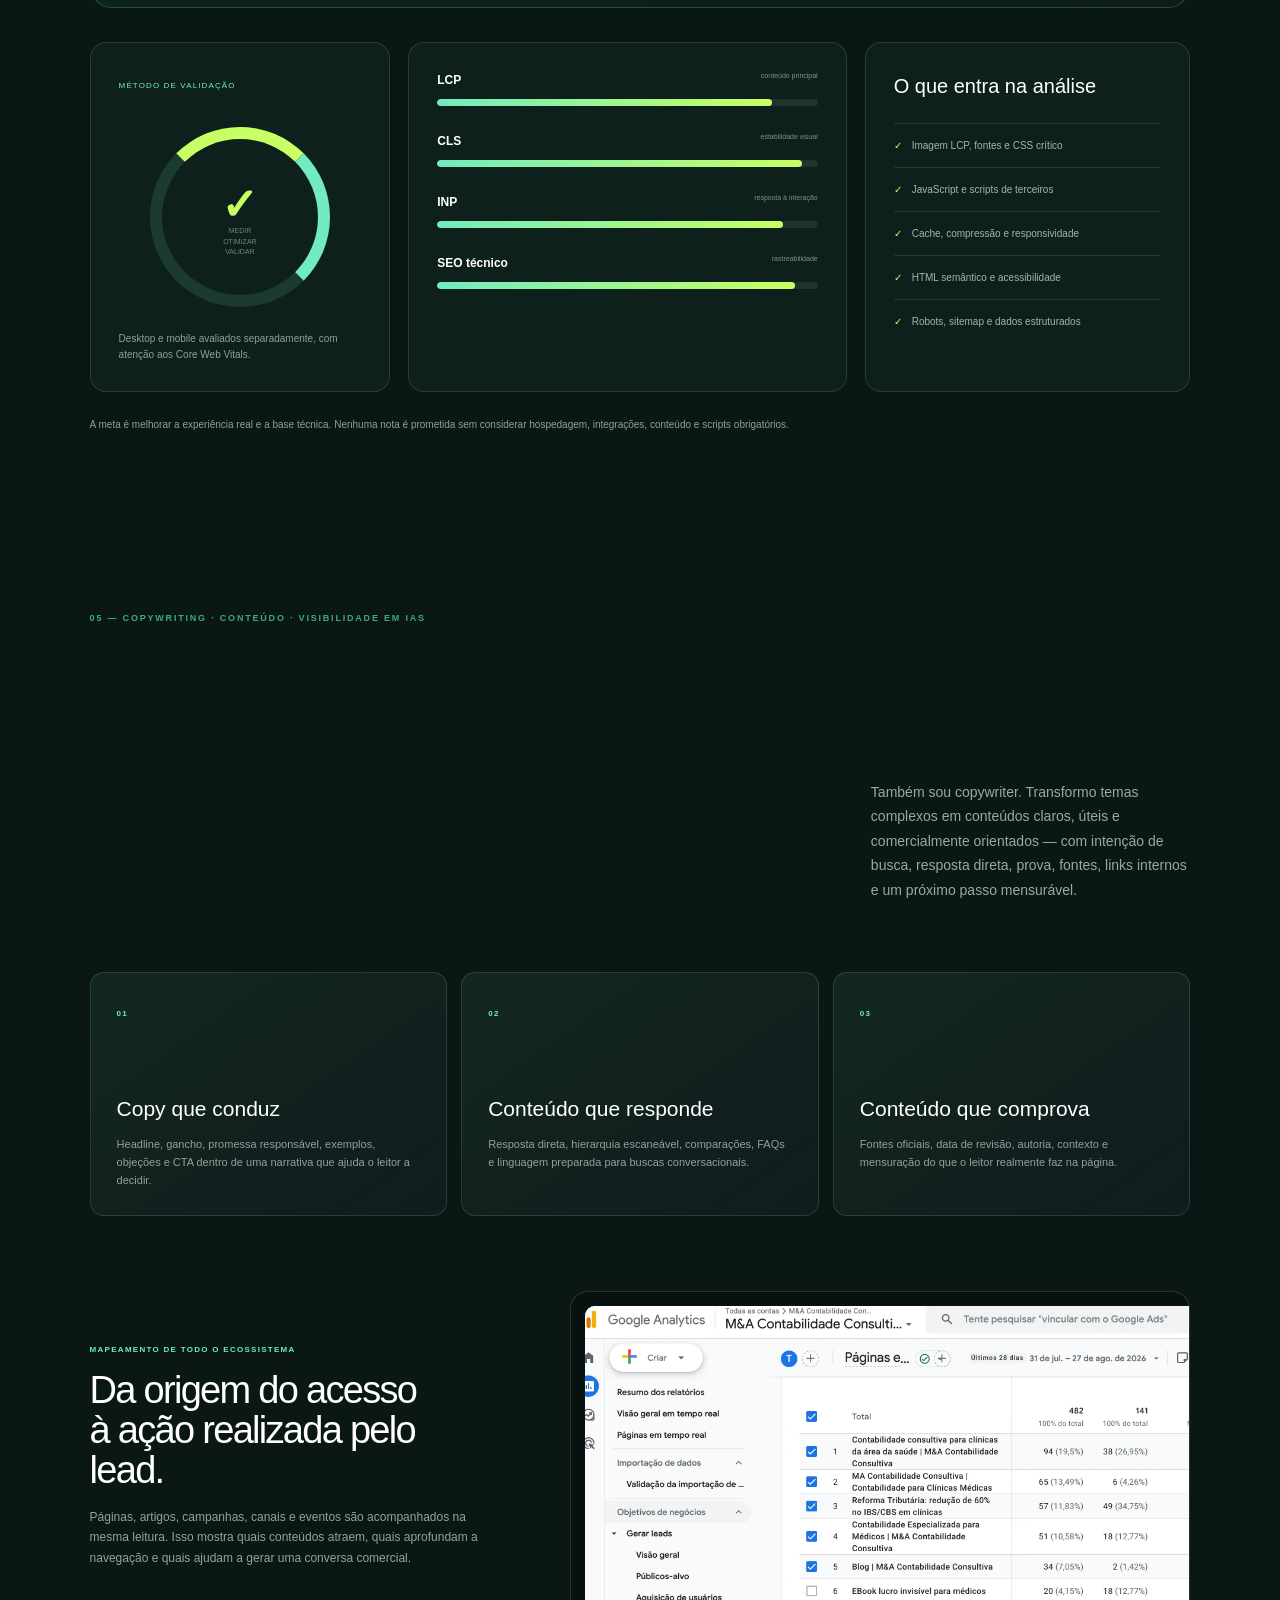
==== commit 1c98b865: "Corrige ordem das dobras e contato pelo WhatsApp Restaura Sobre mim e certificados na segunda dobra," ====
--- a/index.html
+++ b/index.html
@@ -13,8 +13,8 @@
     <meta property="og:image" content="https://simone2850.github.io/og.png" />
     <link rel="icon" href="/favicon.svg" />
     <title>Simone Cardoso — Performance, Tráfego Pago, SEO, GEO e AEO</title>
-    <script type="module" crossorigin src="/index-BXulEpIX.js"></script>
-    <link rel="stylesheet" crossorigin href="/style-D2His6DK.css">
+    <script type="module" crossorigin src="/index-sOSX1I8R.js"></script>
+    <link rel="stylesheet" crossorigin href="/style-Cw5TVghI.css">
   </head>
   <body>
     <div id="root"></div>
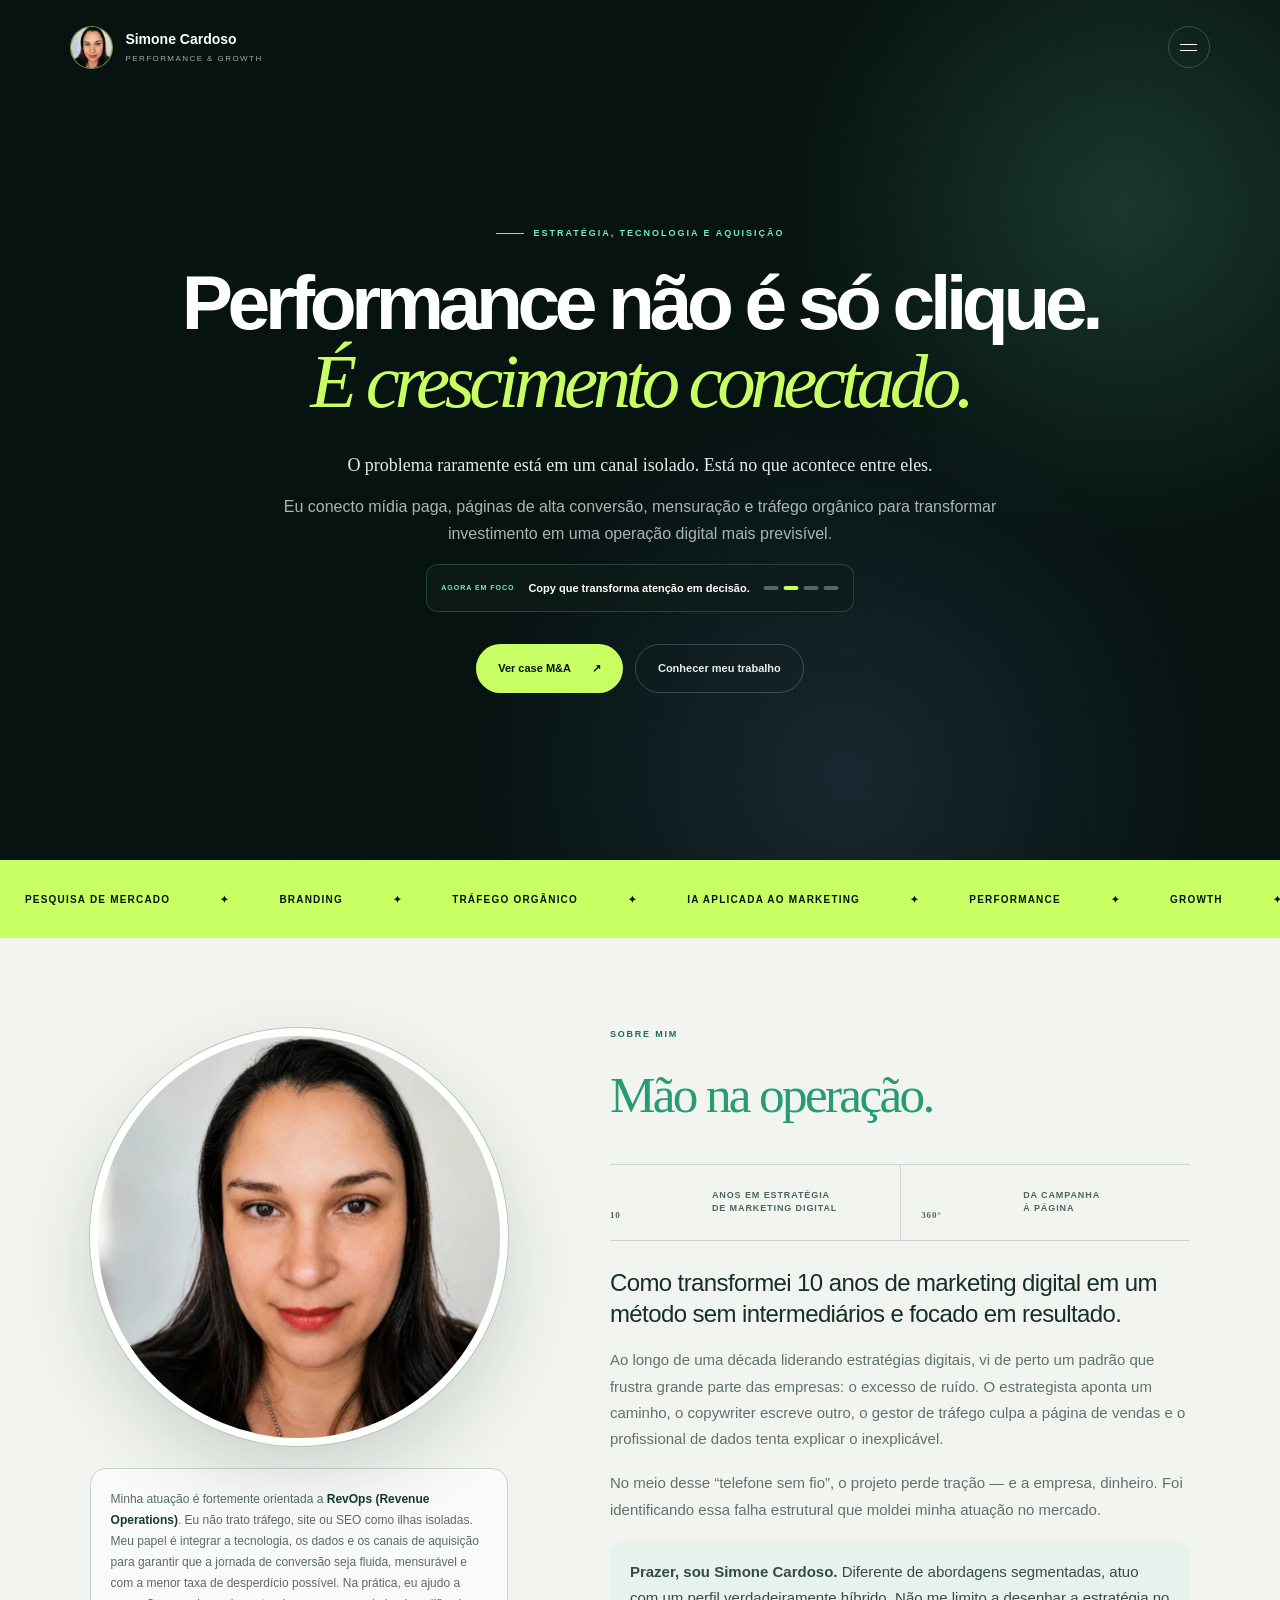
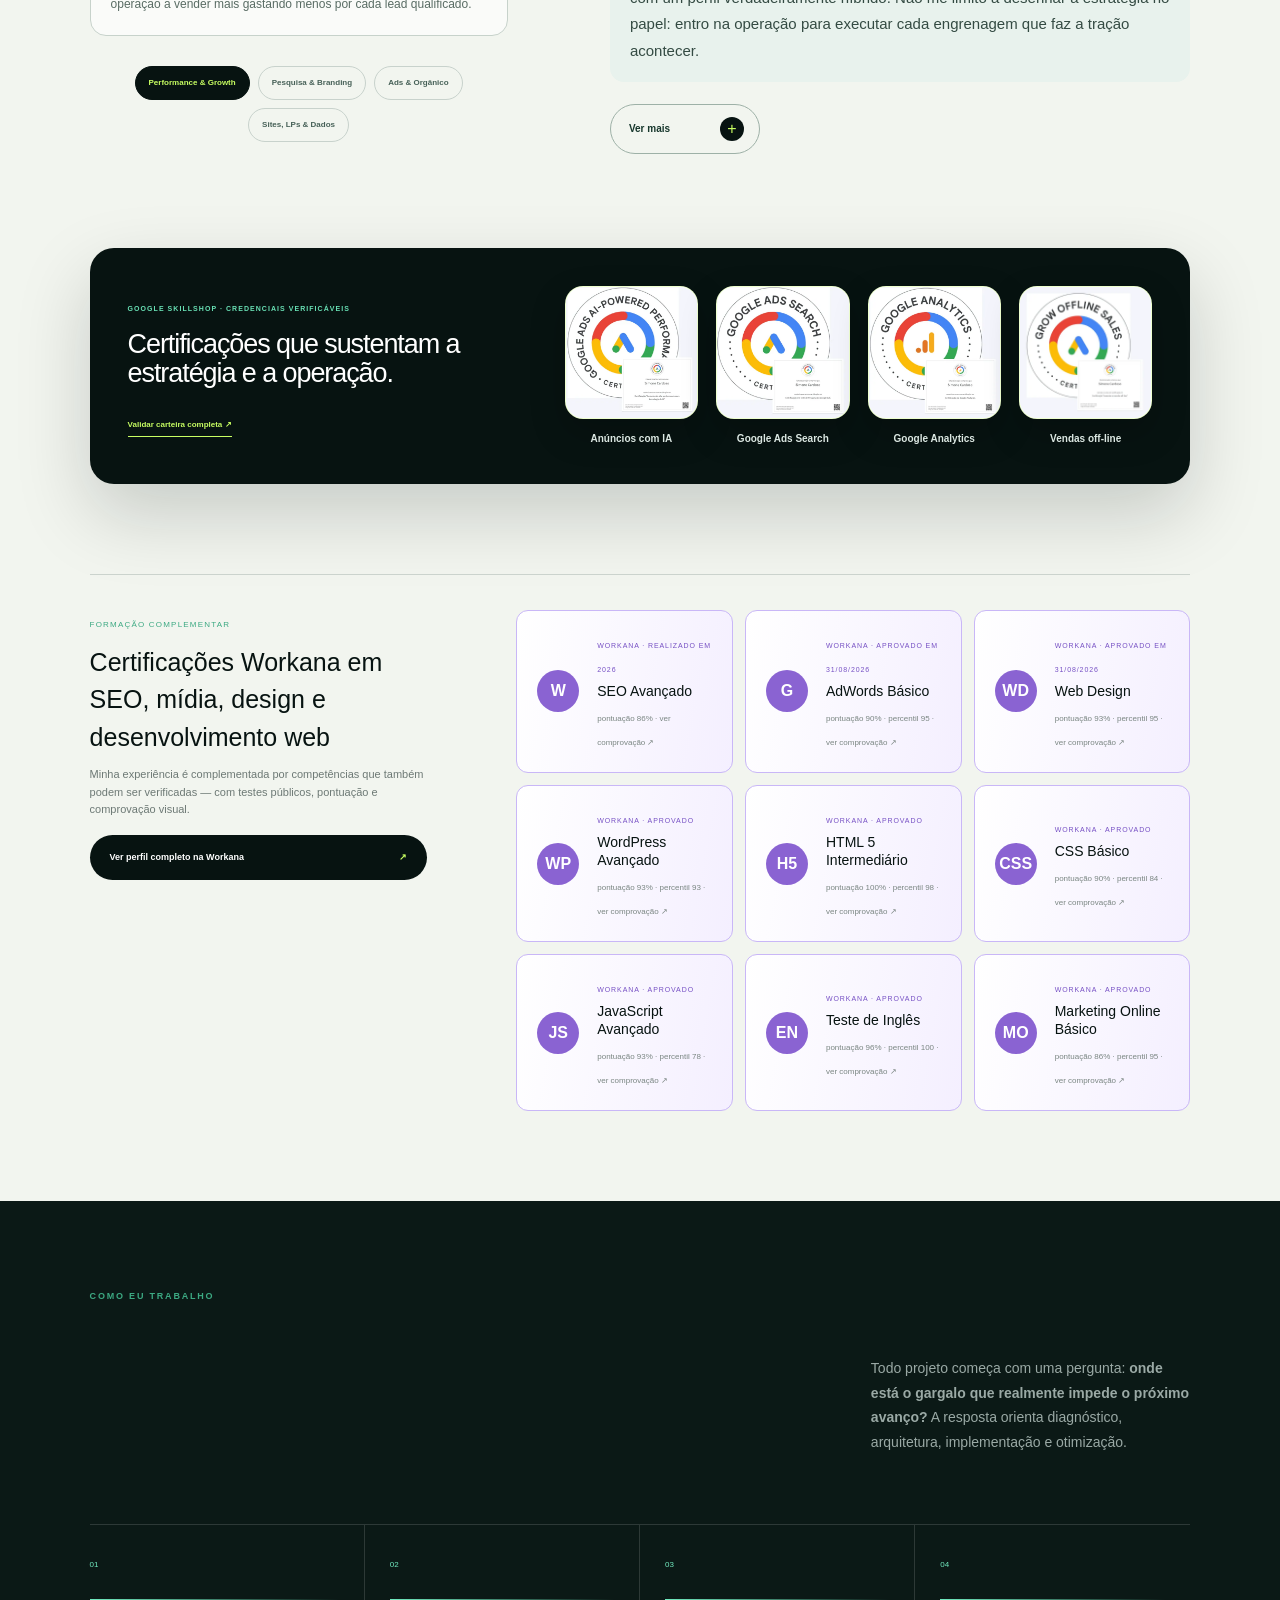
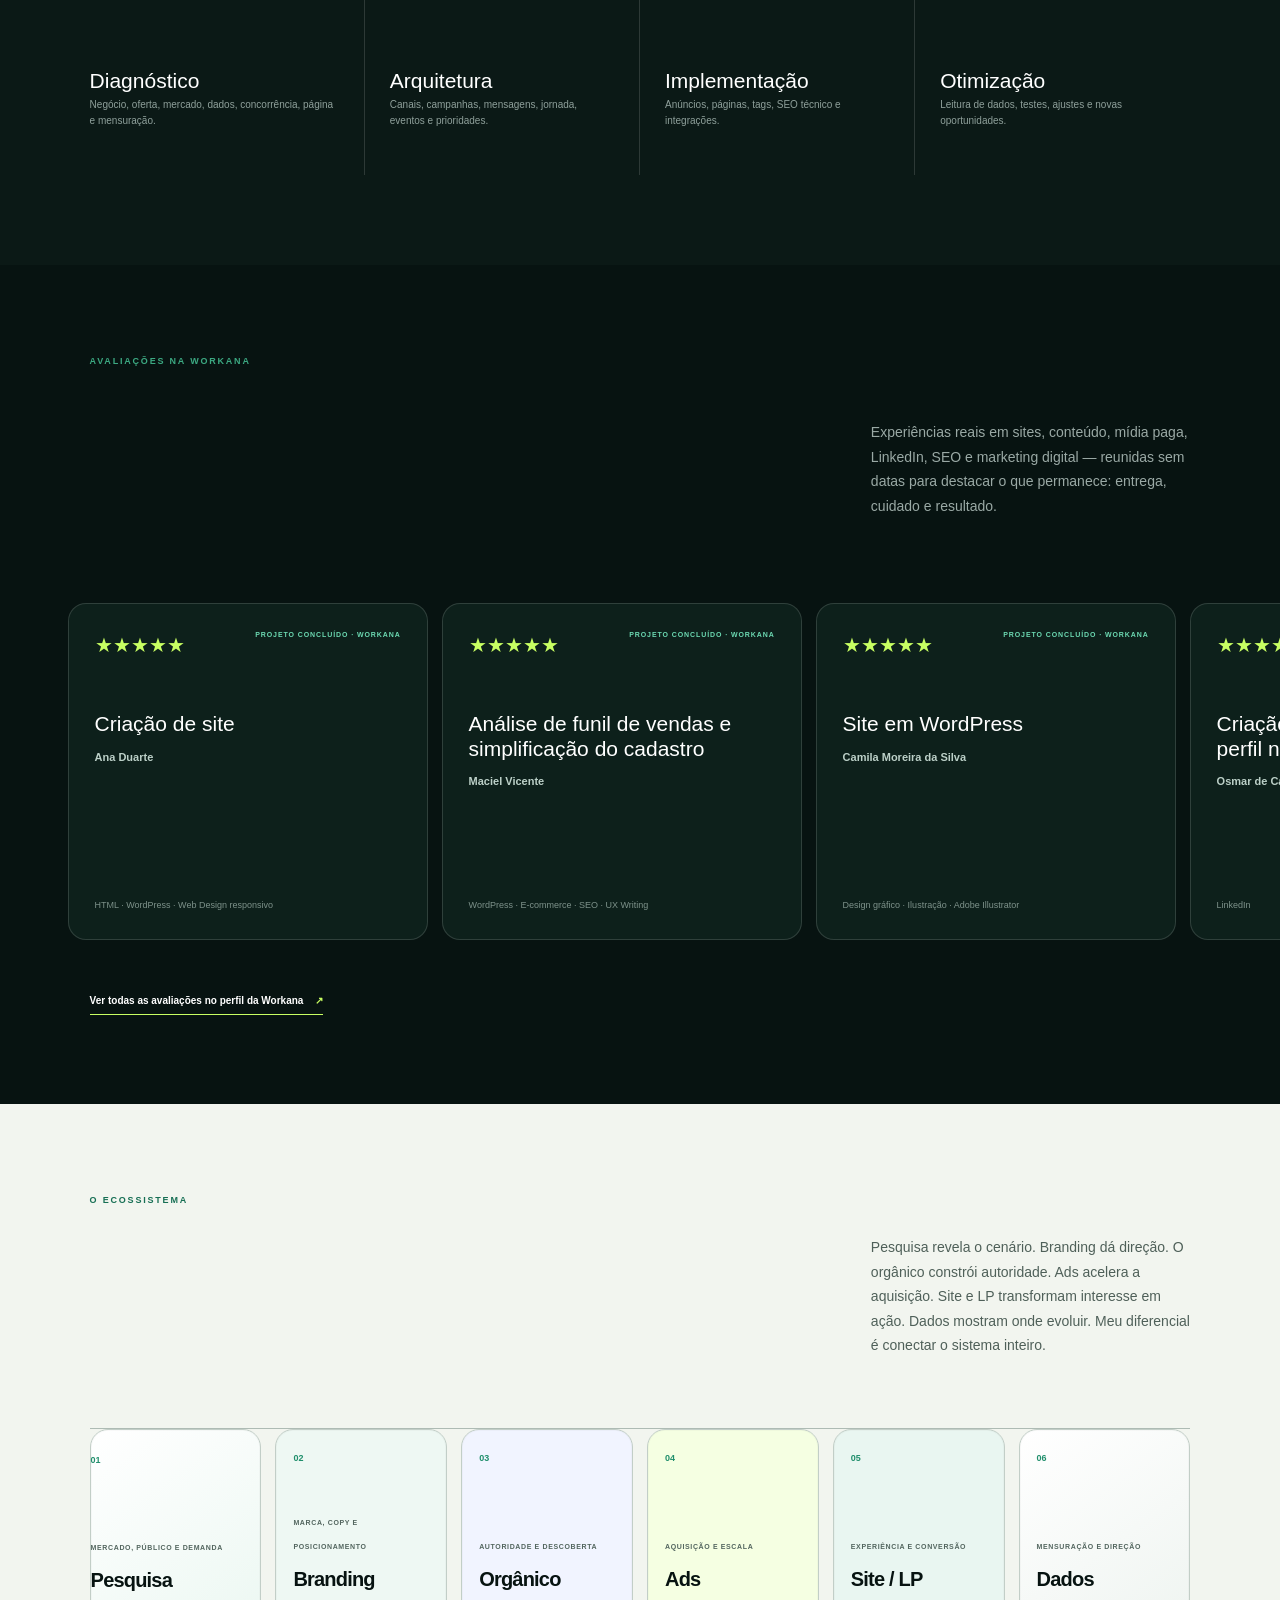
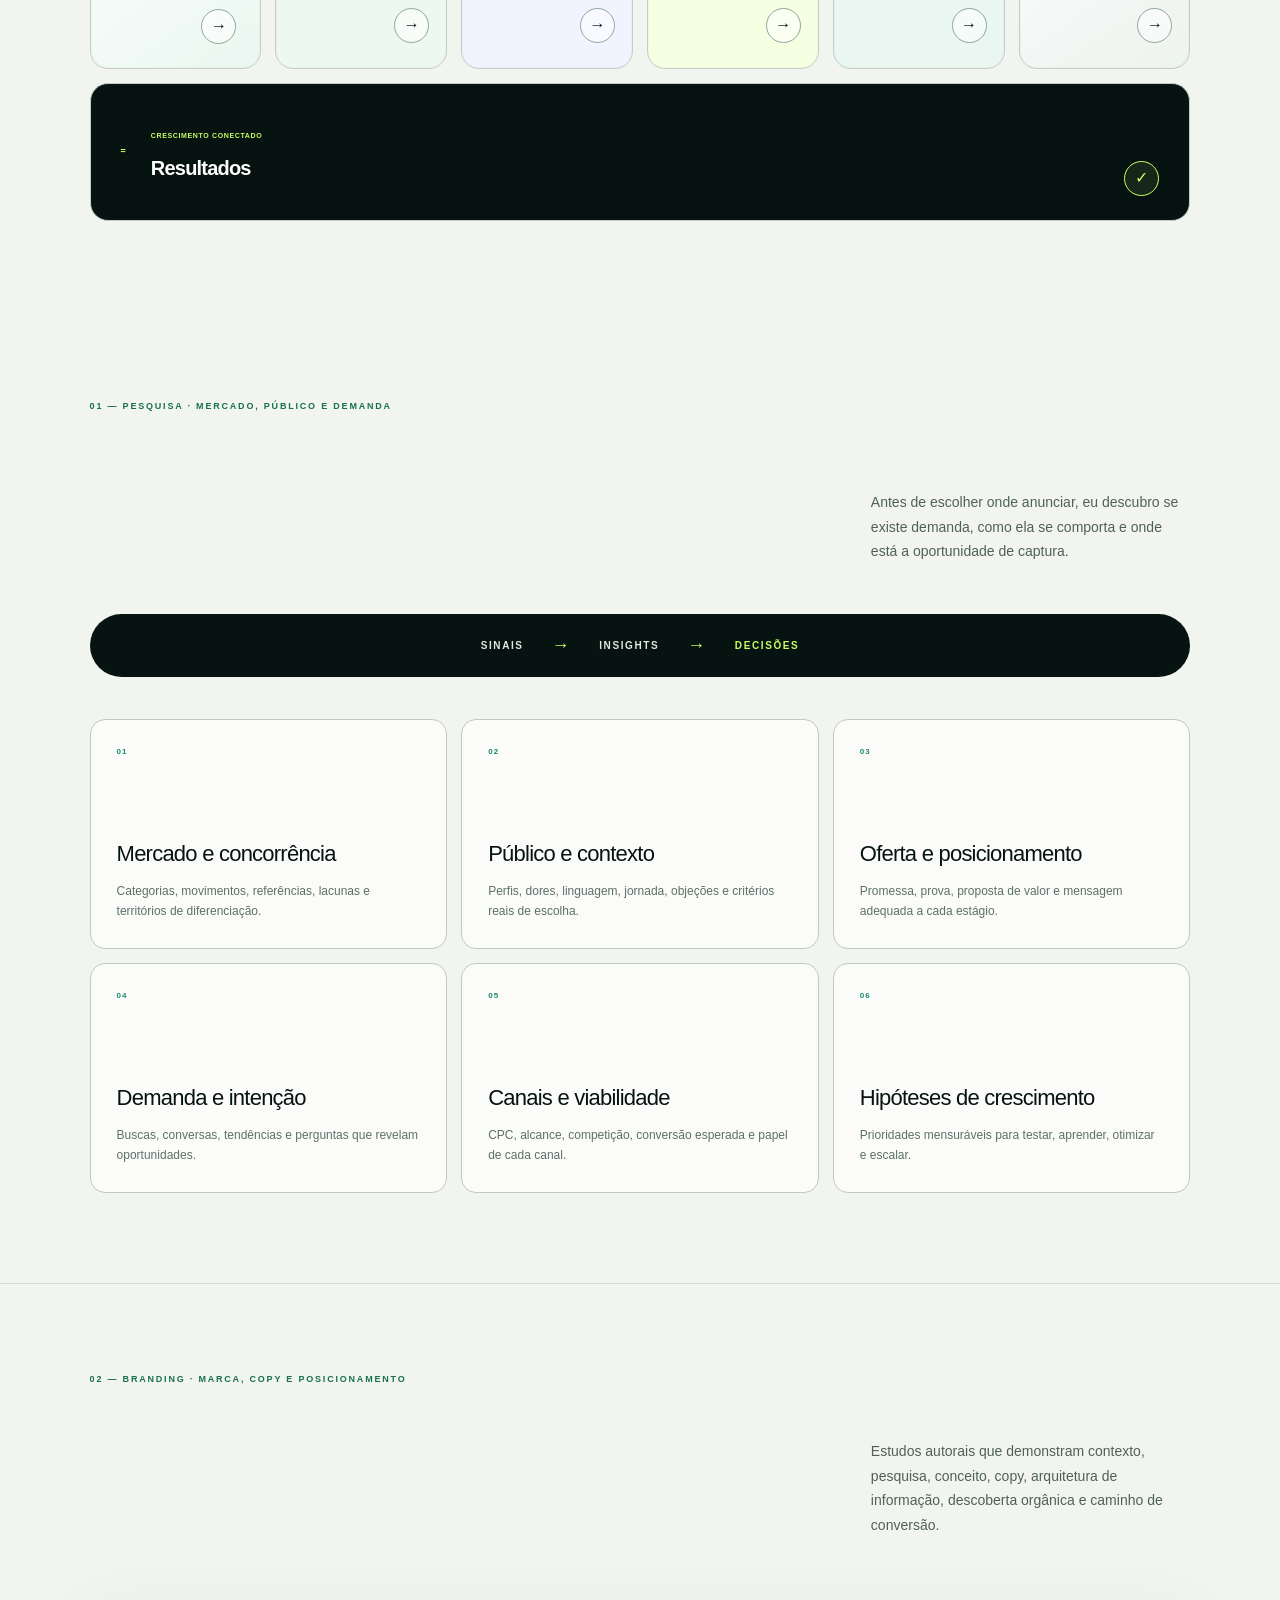
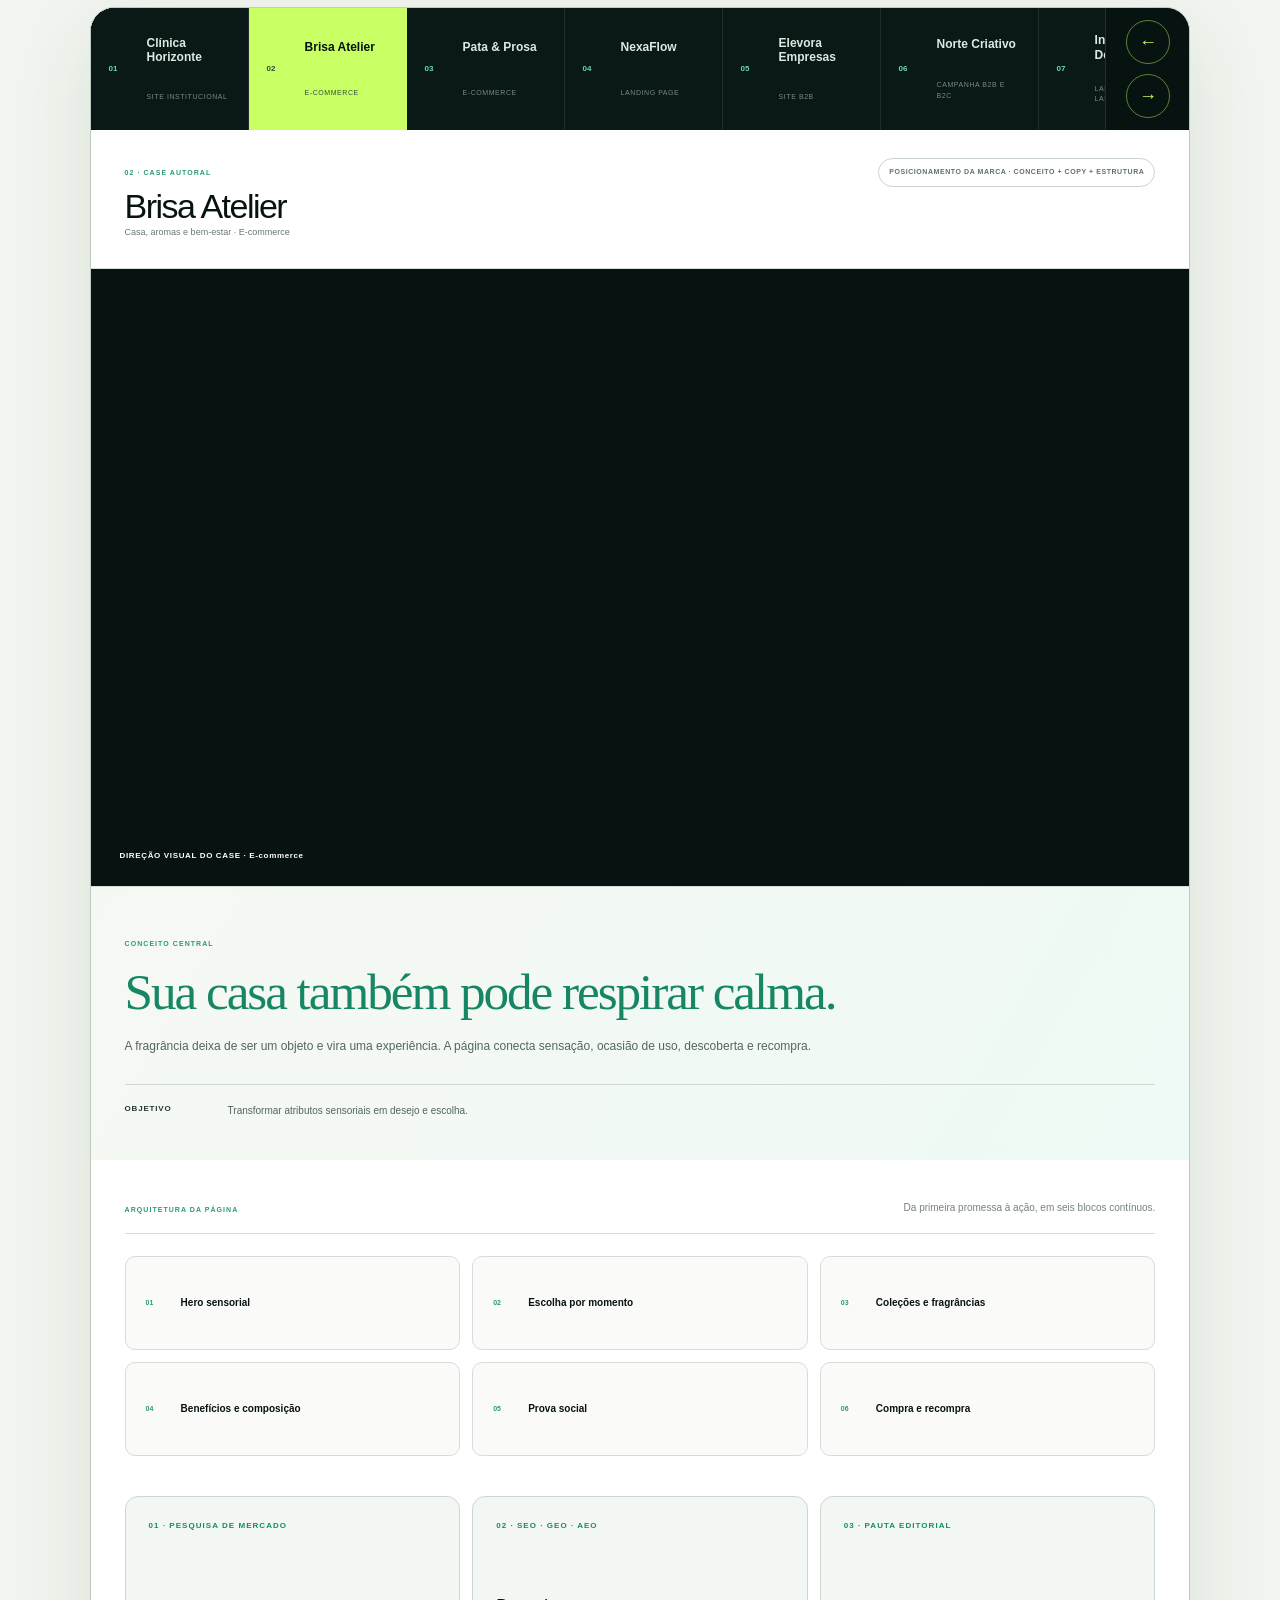
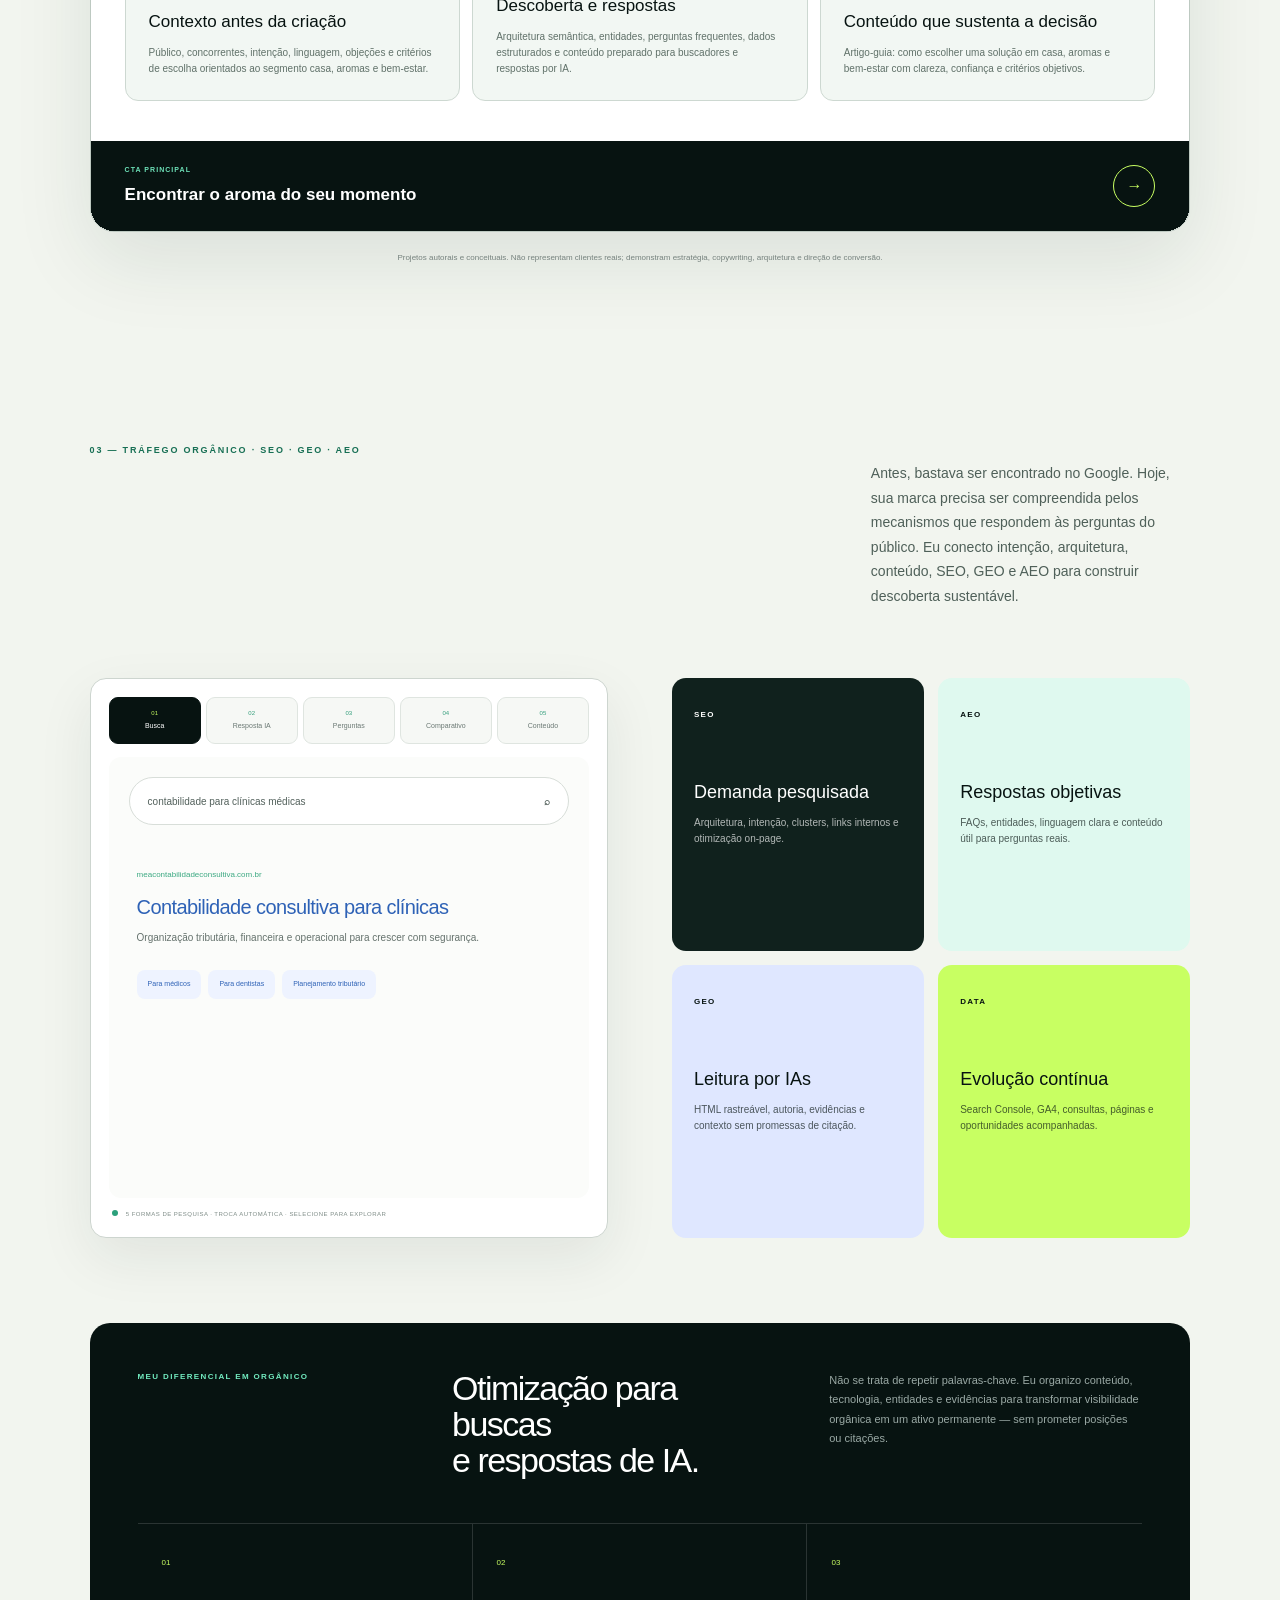
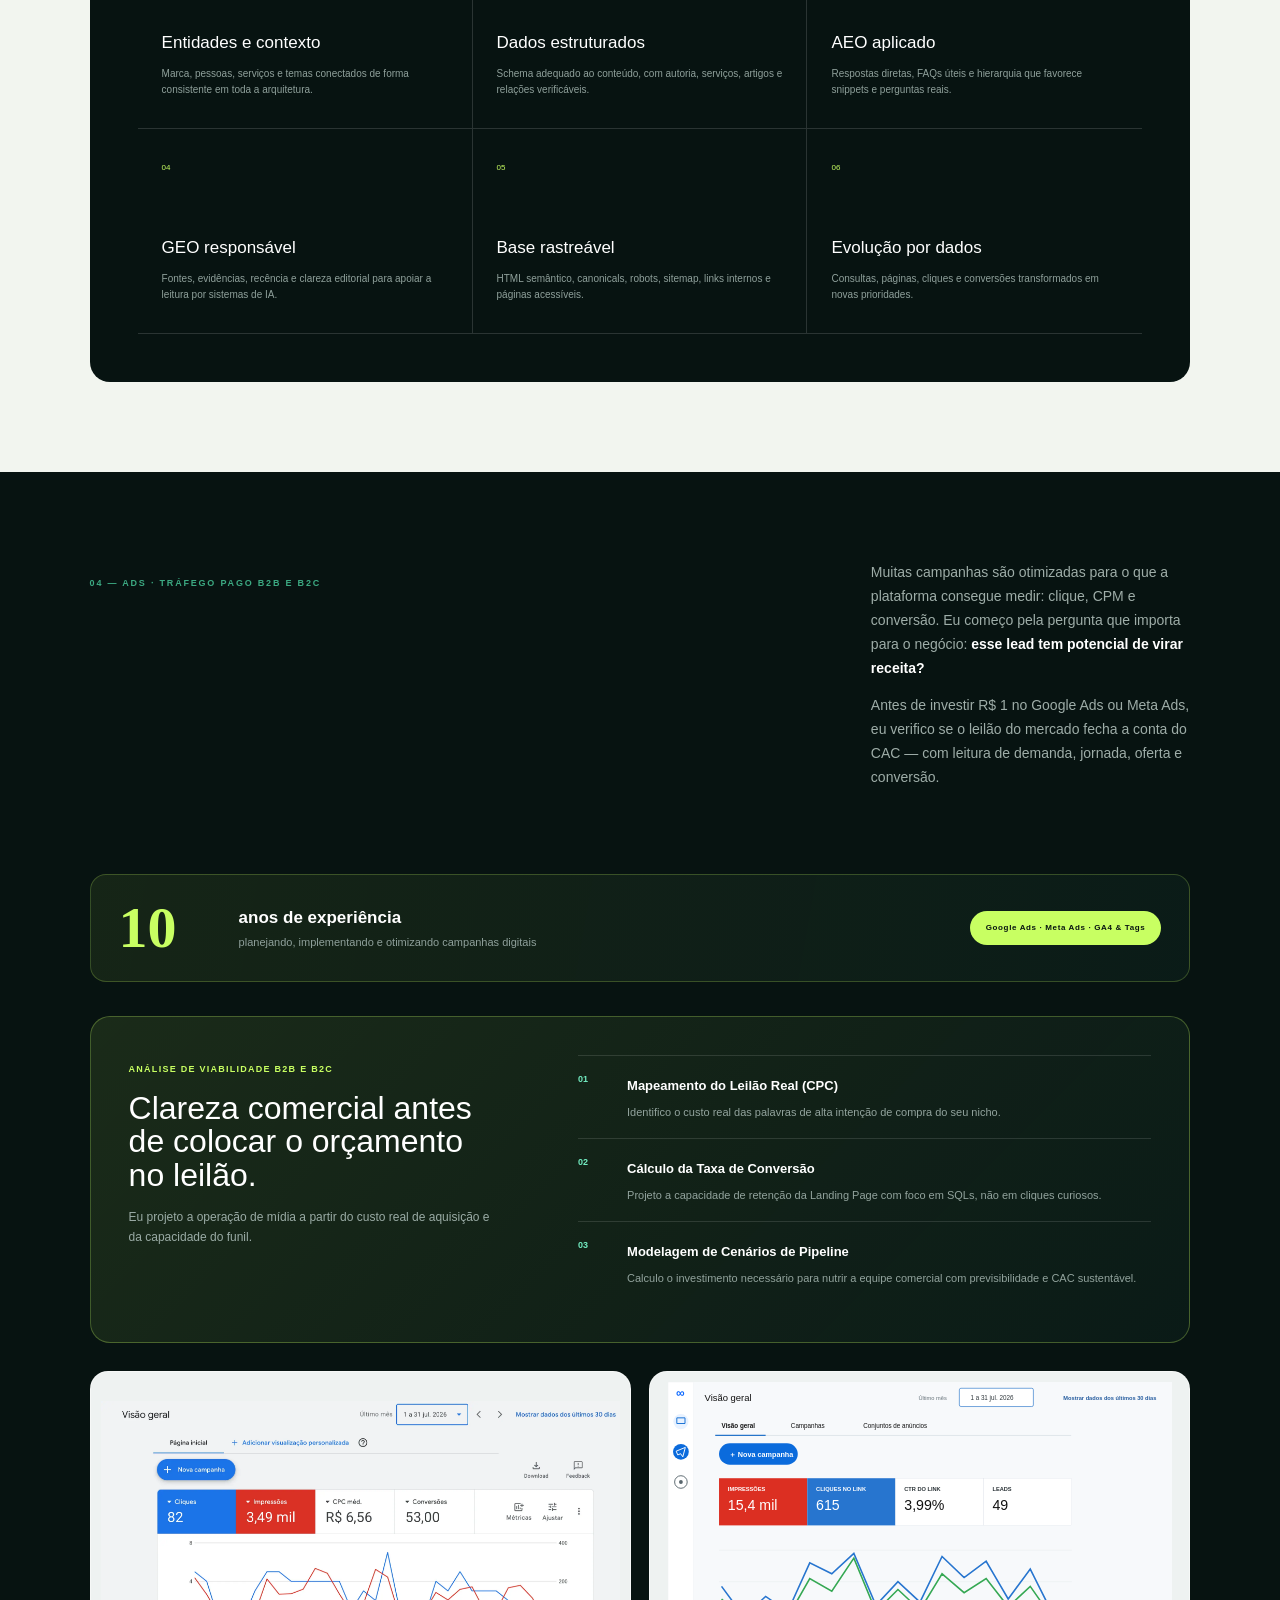
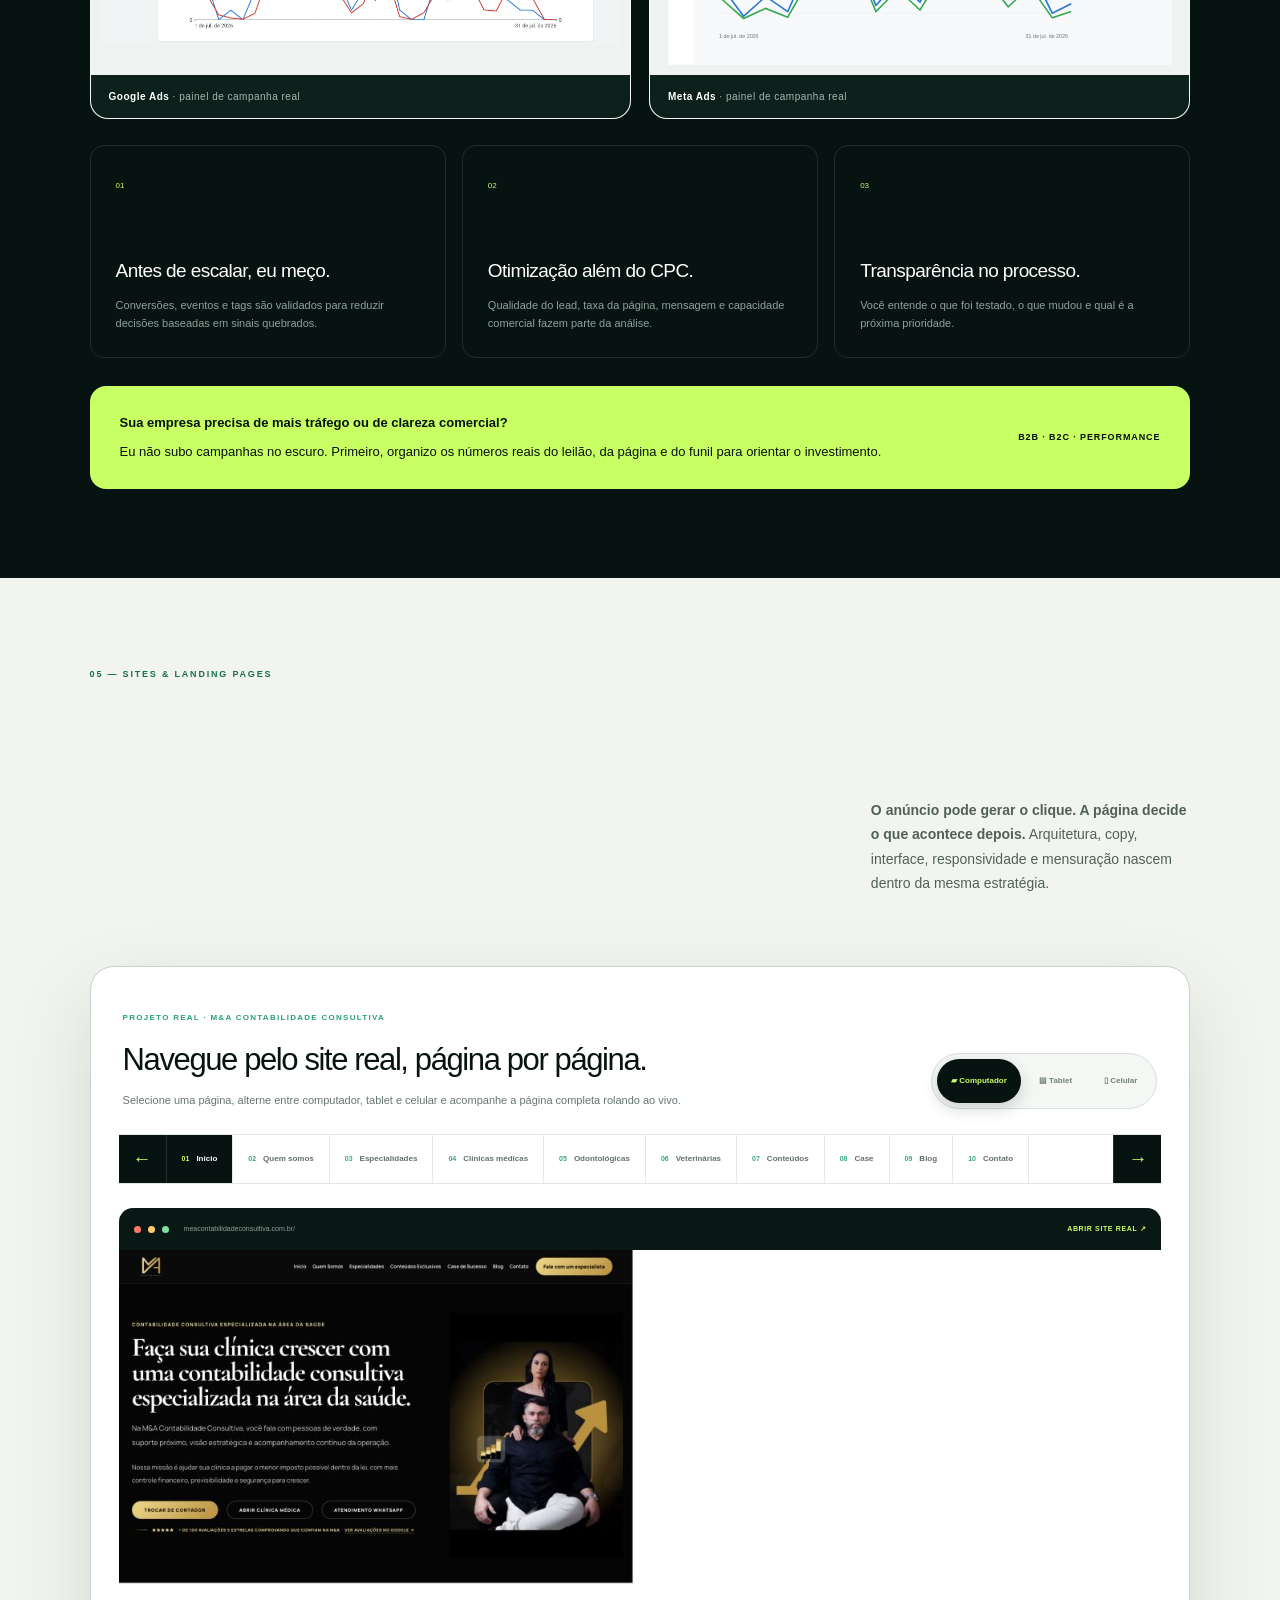
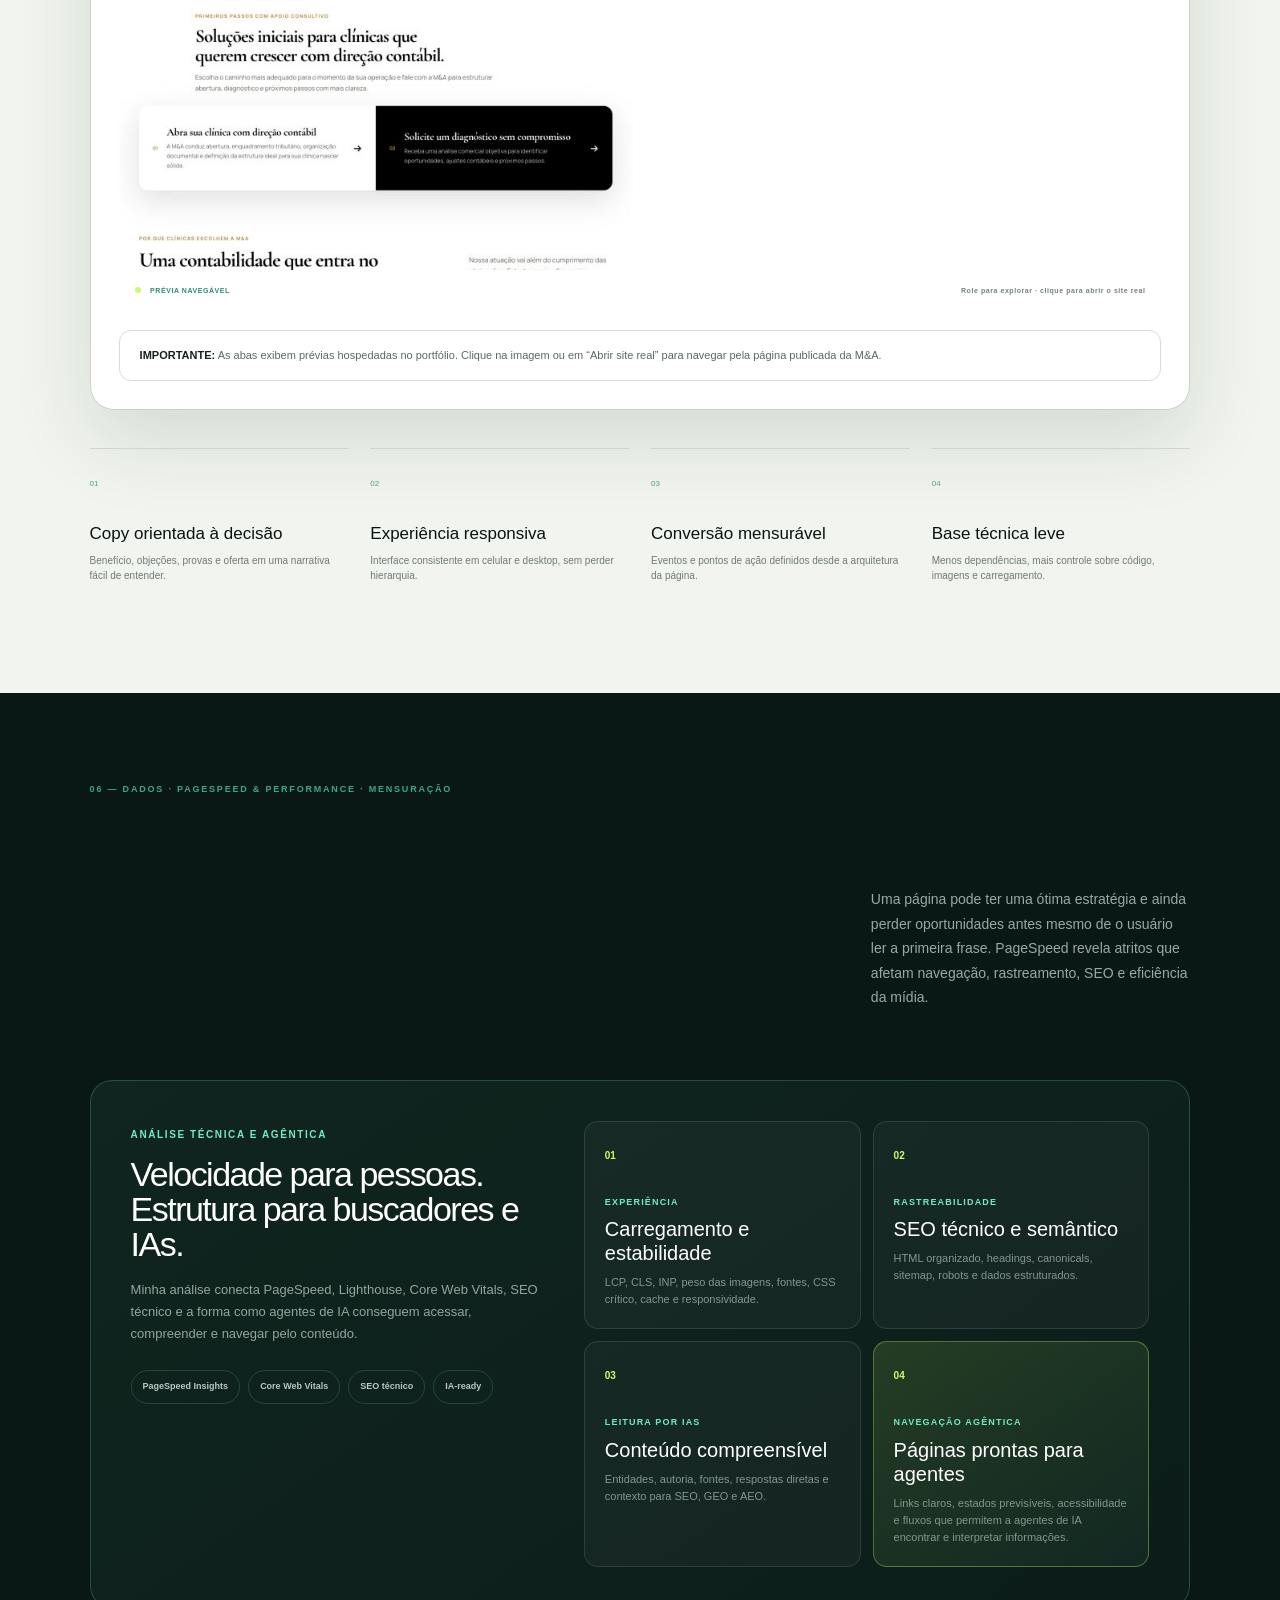
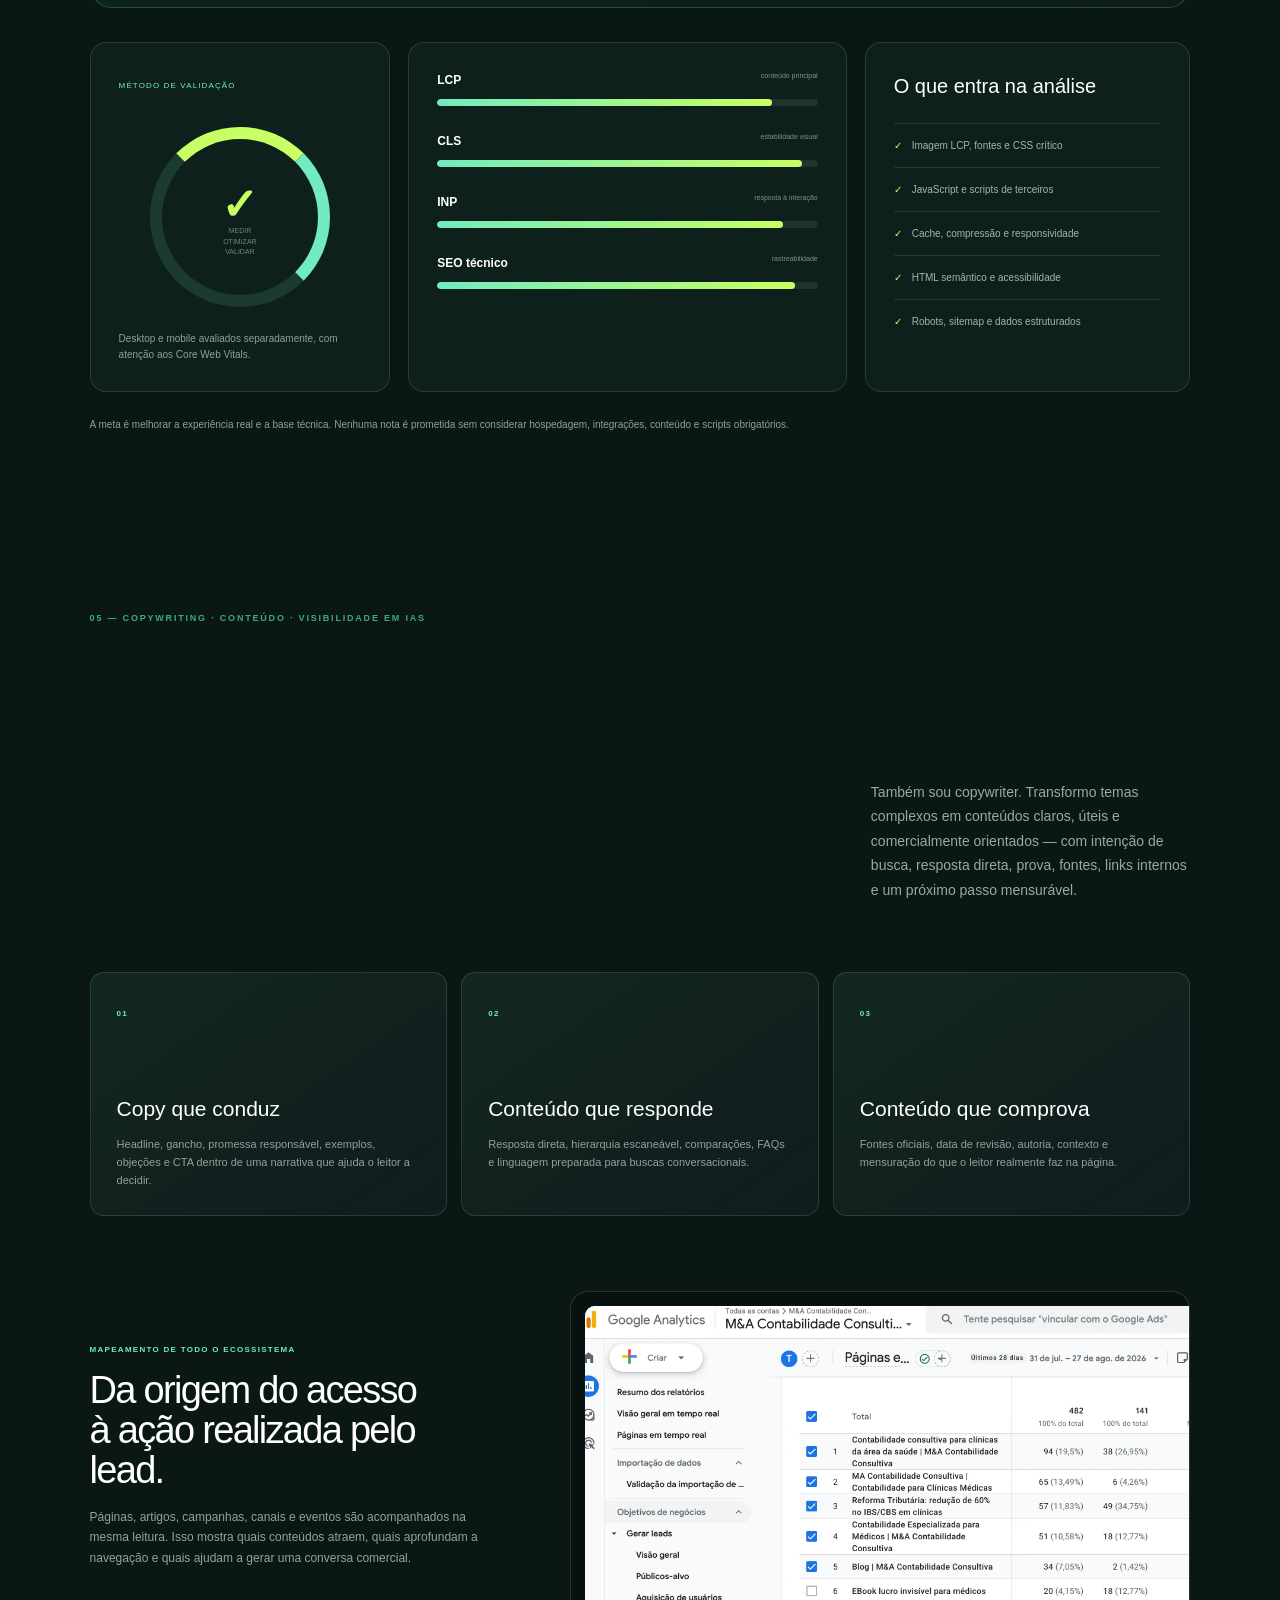
==== commit be6c0407: "Corrige prévia M&A e melhora acessibilidade Restaura a ordem da última versão, adiciona prévias nave" ====
--- a/index.html
+++ b/index.html
@@ -4,6 +4,7 @@
     <meta charset="UTF-8" />
     <meta name="viewport" content="width=device-width, initial-scale=1.0" />
     <meta name="description" content="Portfólio de Simone Cardoso: performance, tráfego pago, SEO, GEO, AEO, sites, landing pages, automação e dados." />
+    <meta name="robots" content="index, follow, max-image-preview:large" />
     <meta name="theme-color" content="#071311" />
     <meta property="og:type" content="website" />
     <meta property="og:locale" content="pt_BR" />
@@ -11,10 +12,11 @@
     <meta property="og:description" content="Estratégia integrada para campanhas, conteúdo, páginas, mensuração e visibilidade orgânica." />
     <meta property="og:url" content="https://simone2850.github.io/" />
     <meta property="og:image" content="https://simone2850.github.io/og.png" />
+    <link rel="canonical" href="https://simone2850.github.io/" />
     <link rel="icon" href="/favicon.svg" />
     <title>Simone Cardoso — Performance, Tráfego Pago, SEO, GEO e AEO</title>
-    <script type="module" crossorigin src="/index-sOSX1I8R.js"></script>
-    <link rel="stylesheet" crossorigin href="/style-Cw5TVghI.css">
+    <script type="module" crossorigin src="/index-XywtI9vd.js"></script>
+    <link rel="stylesheet" crossorigin href="/style-DjjOt_2Q.css">
   </head>
   <body>
     <div id="root"></div>
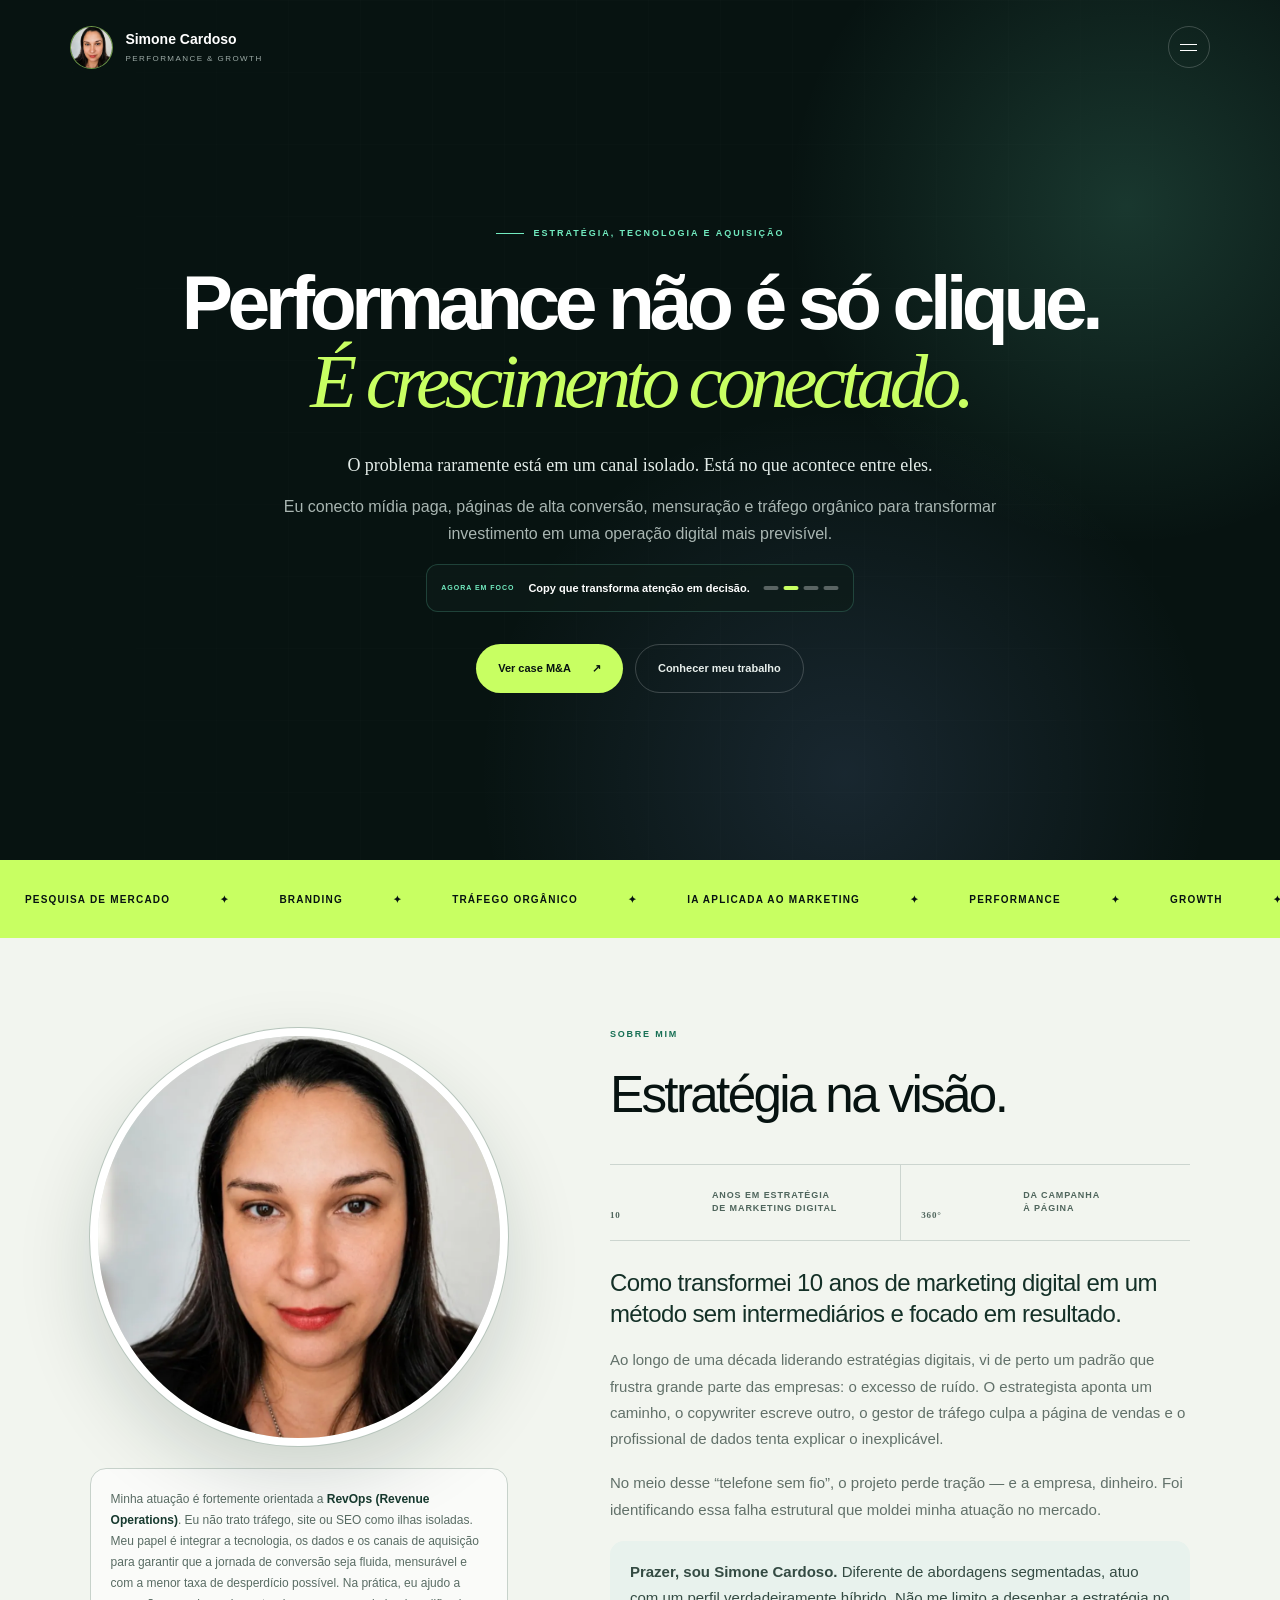
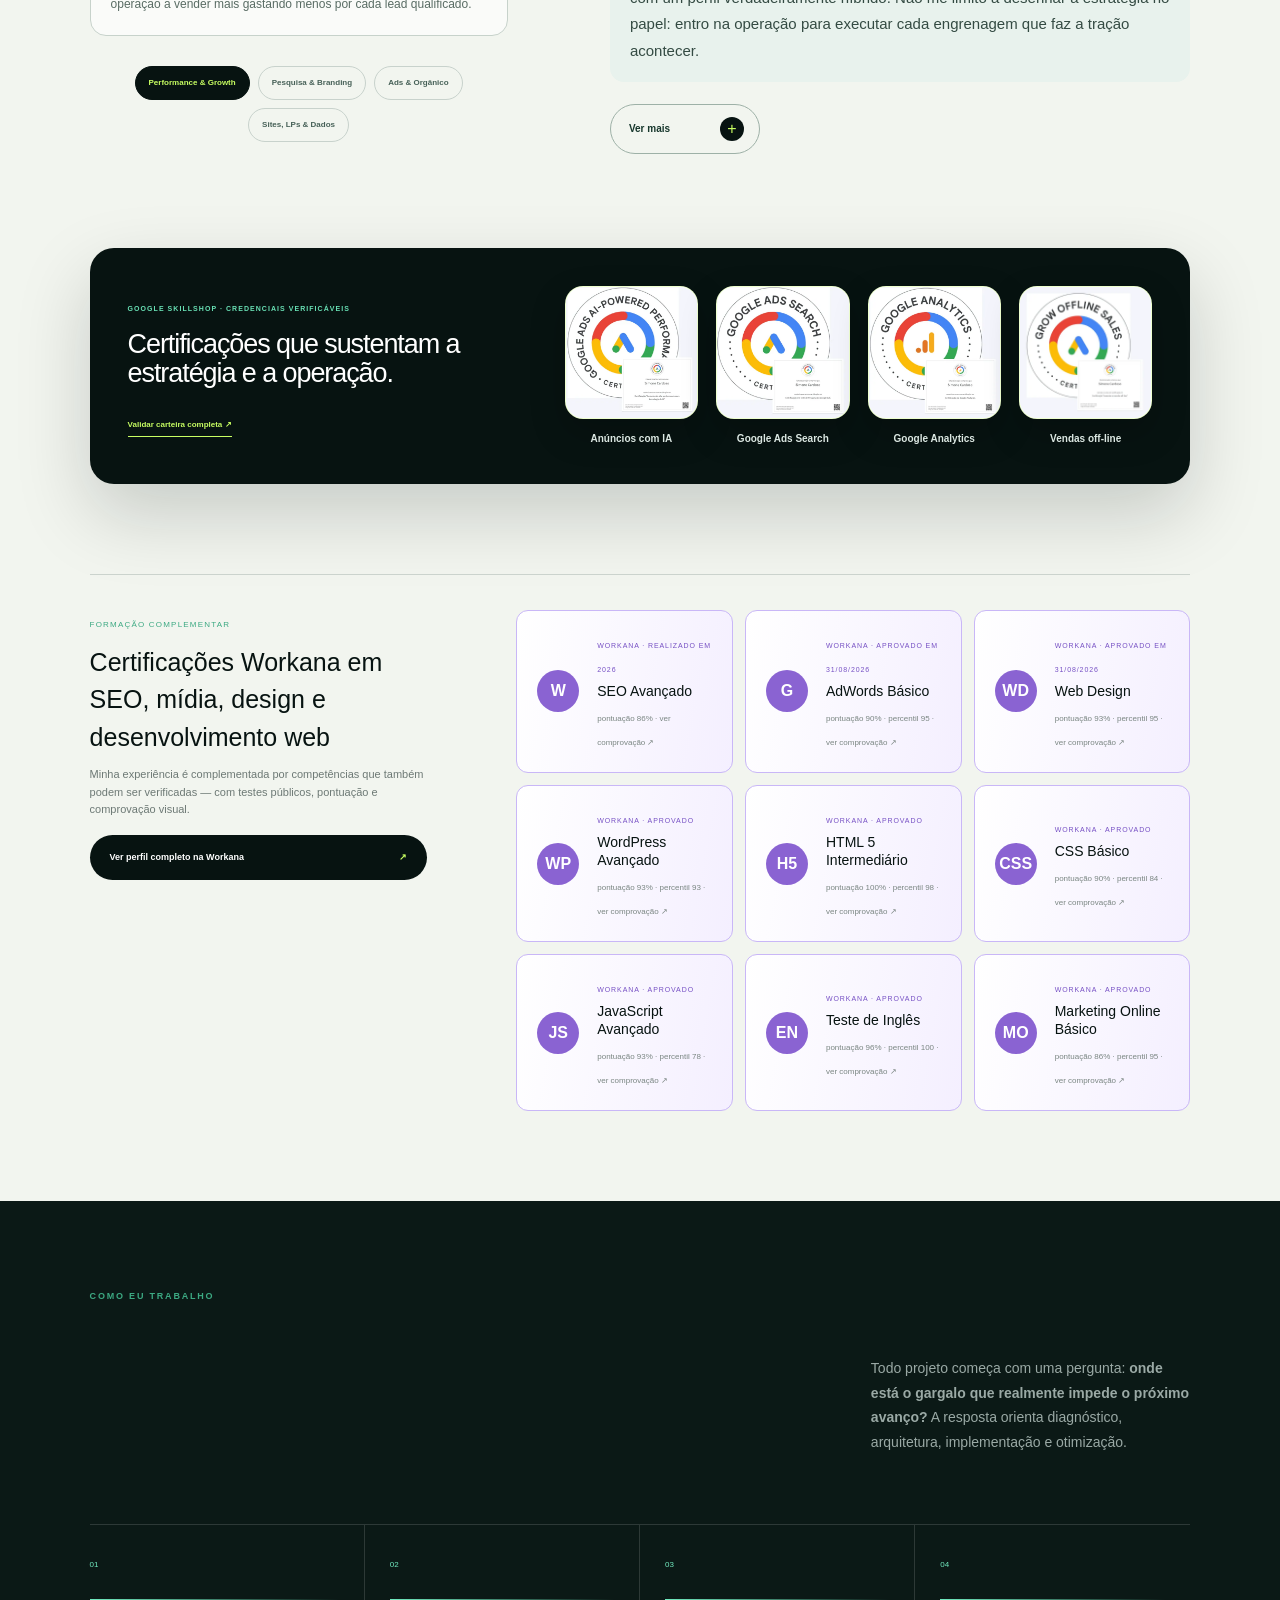
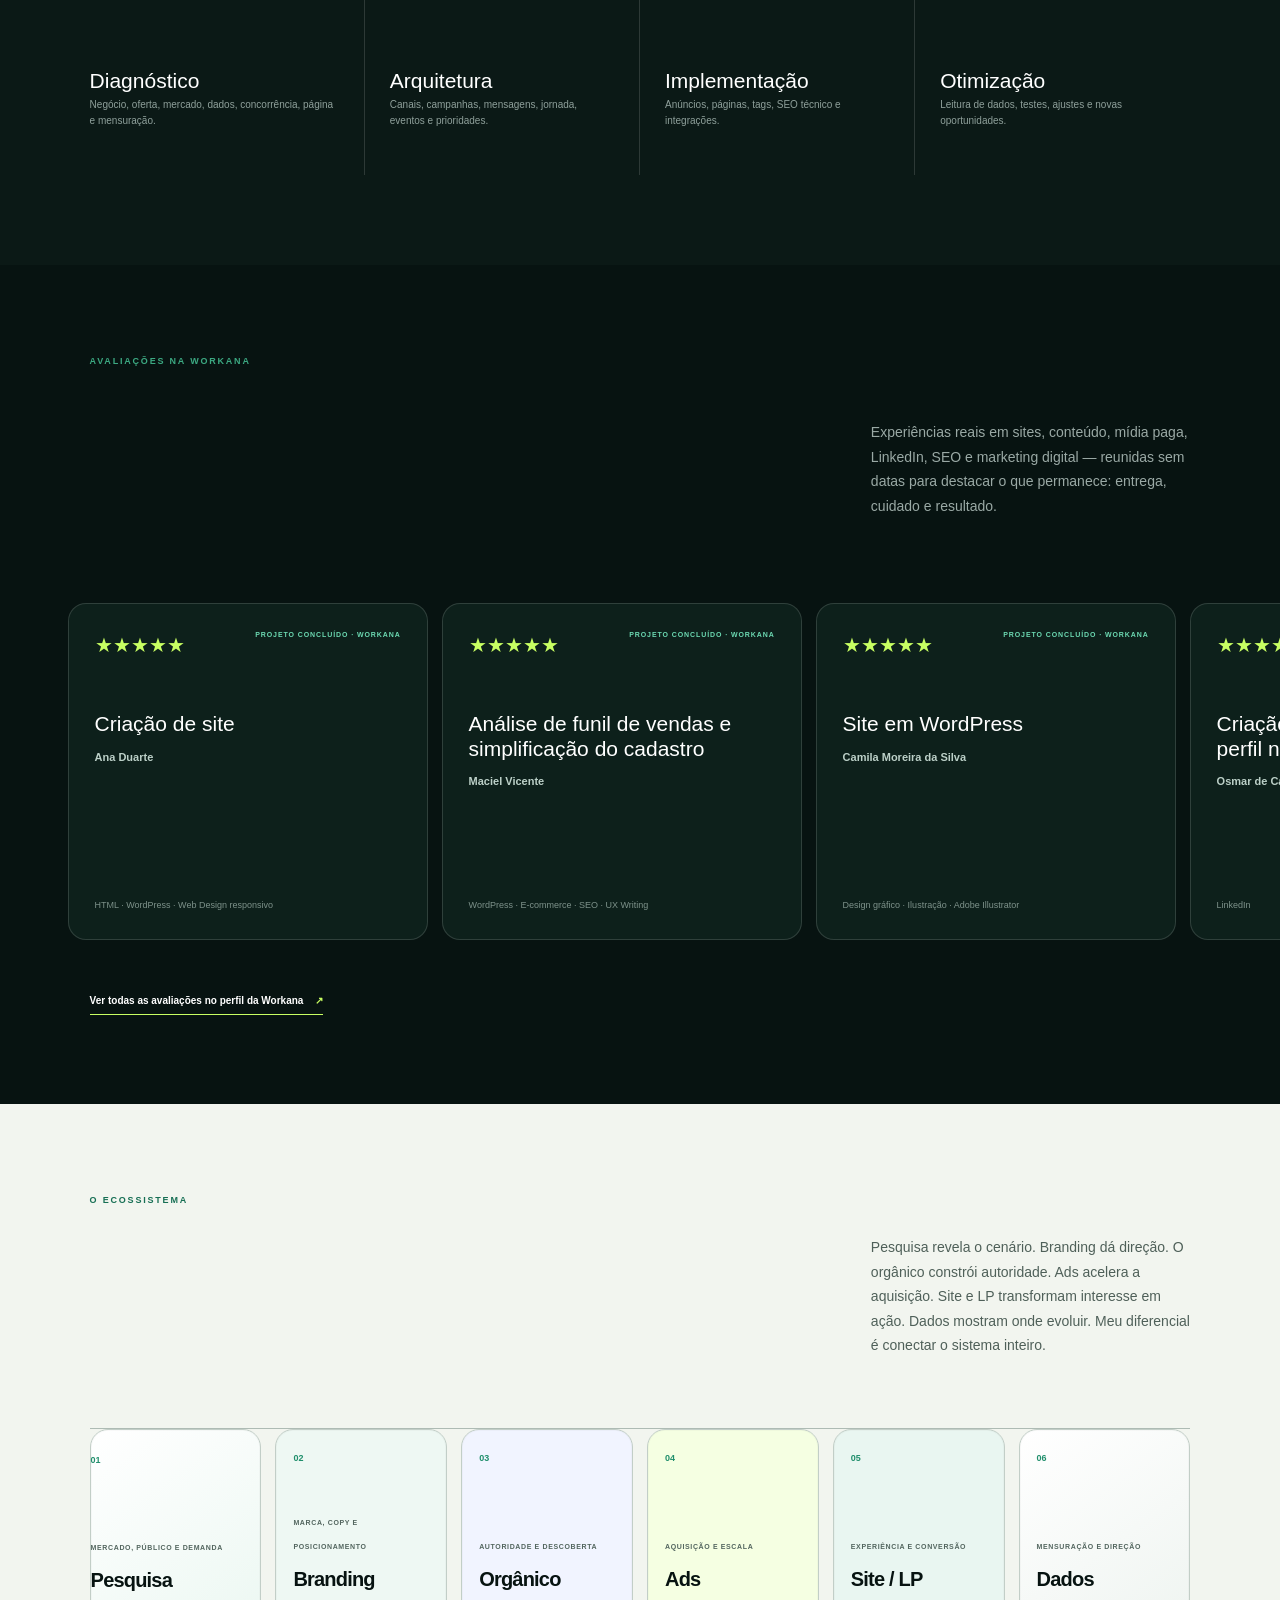
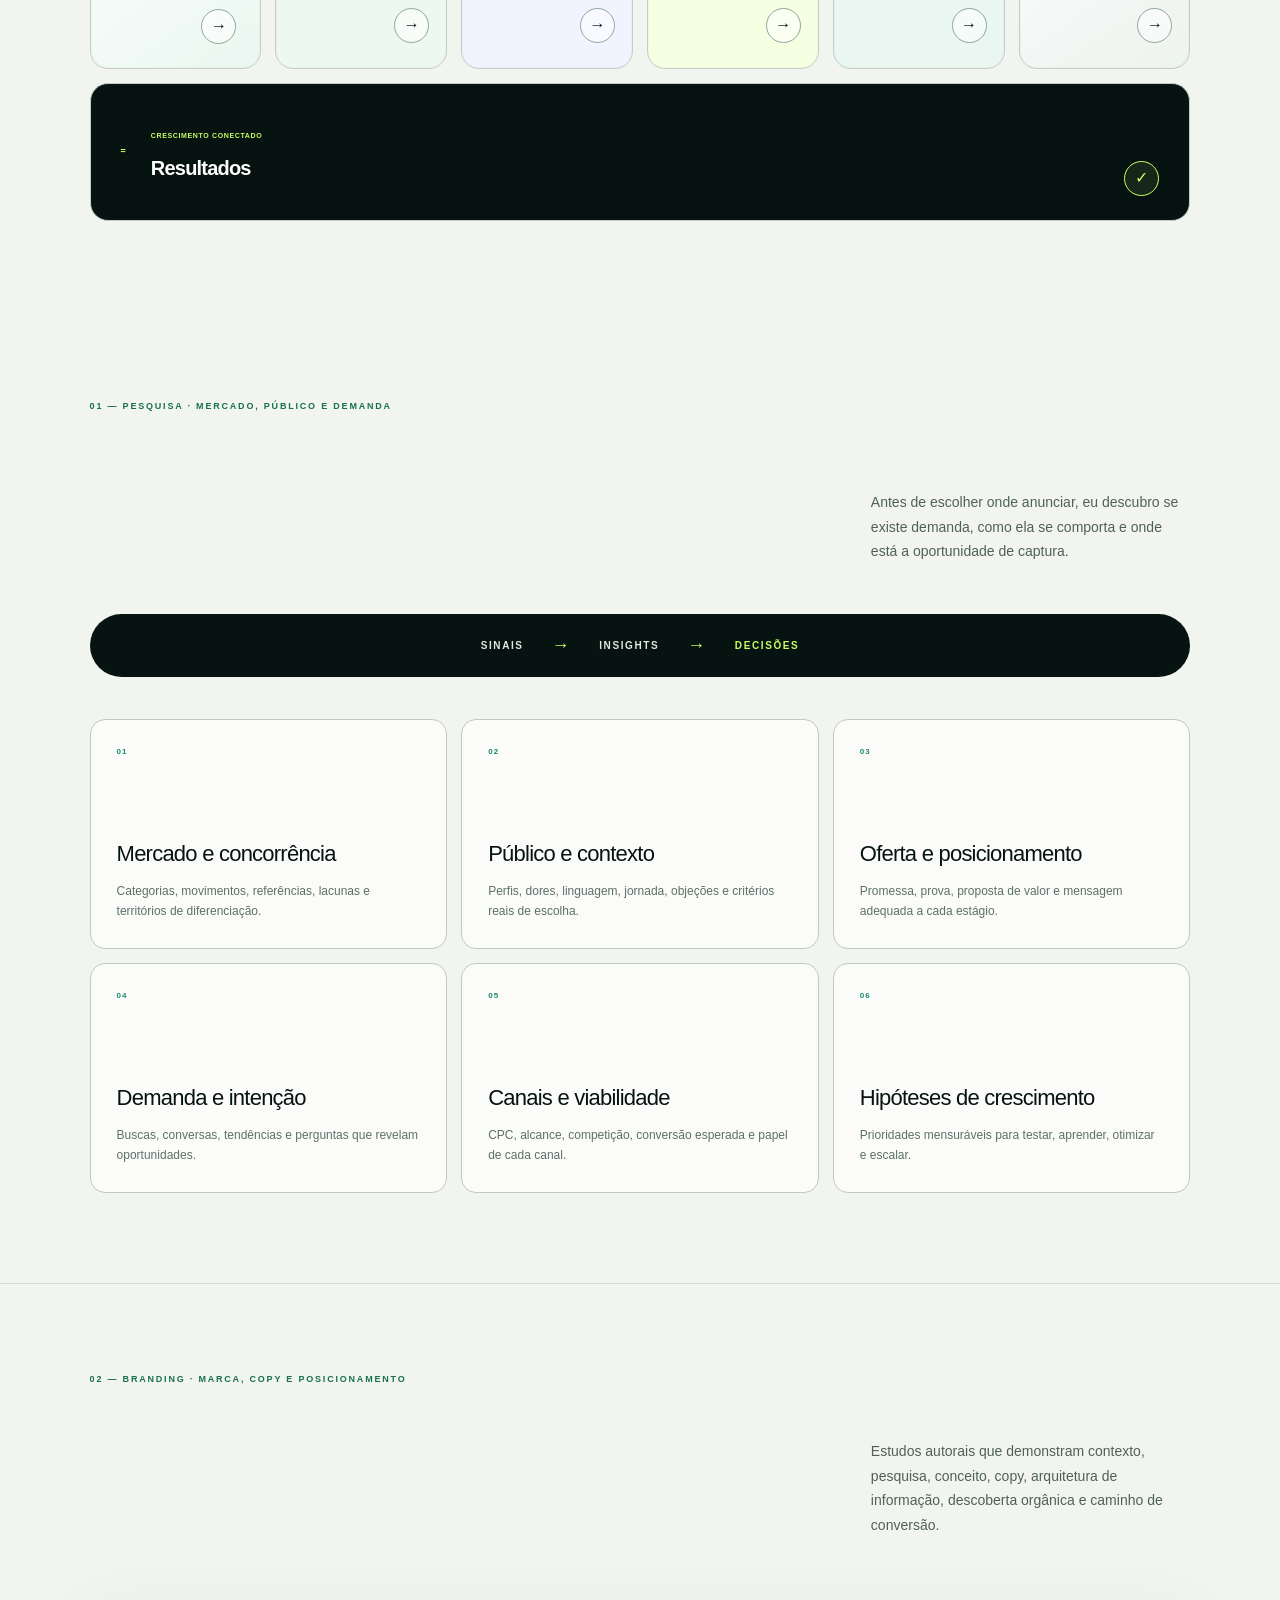
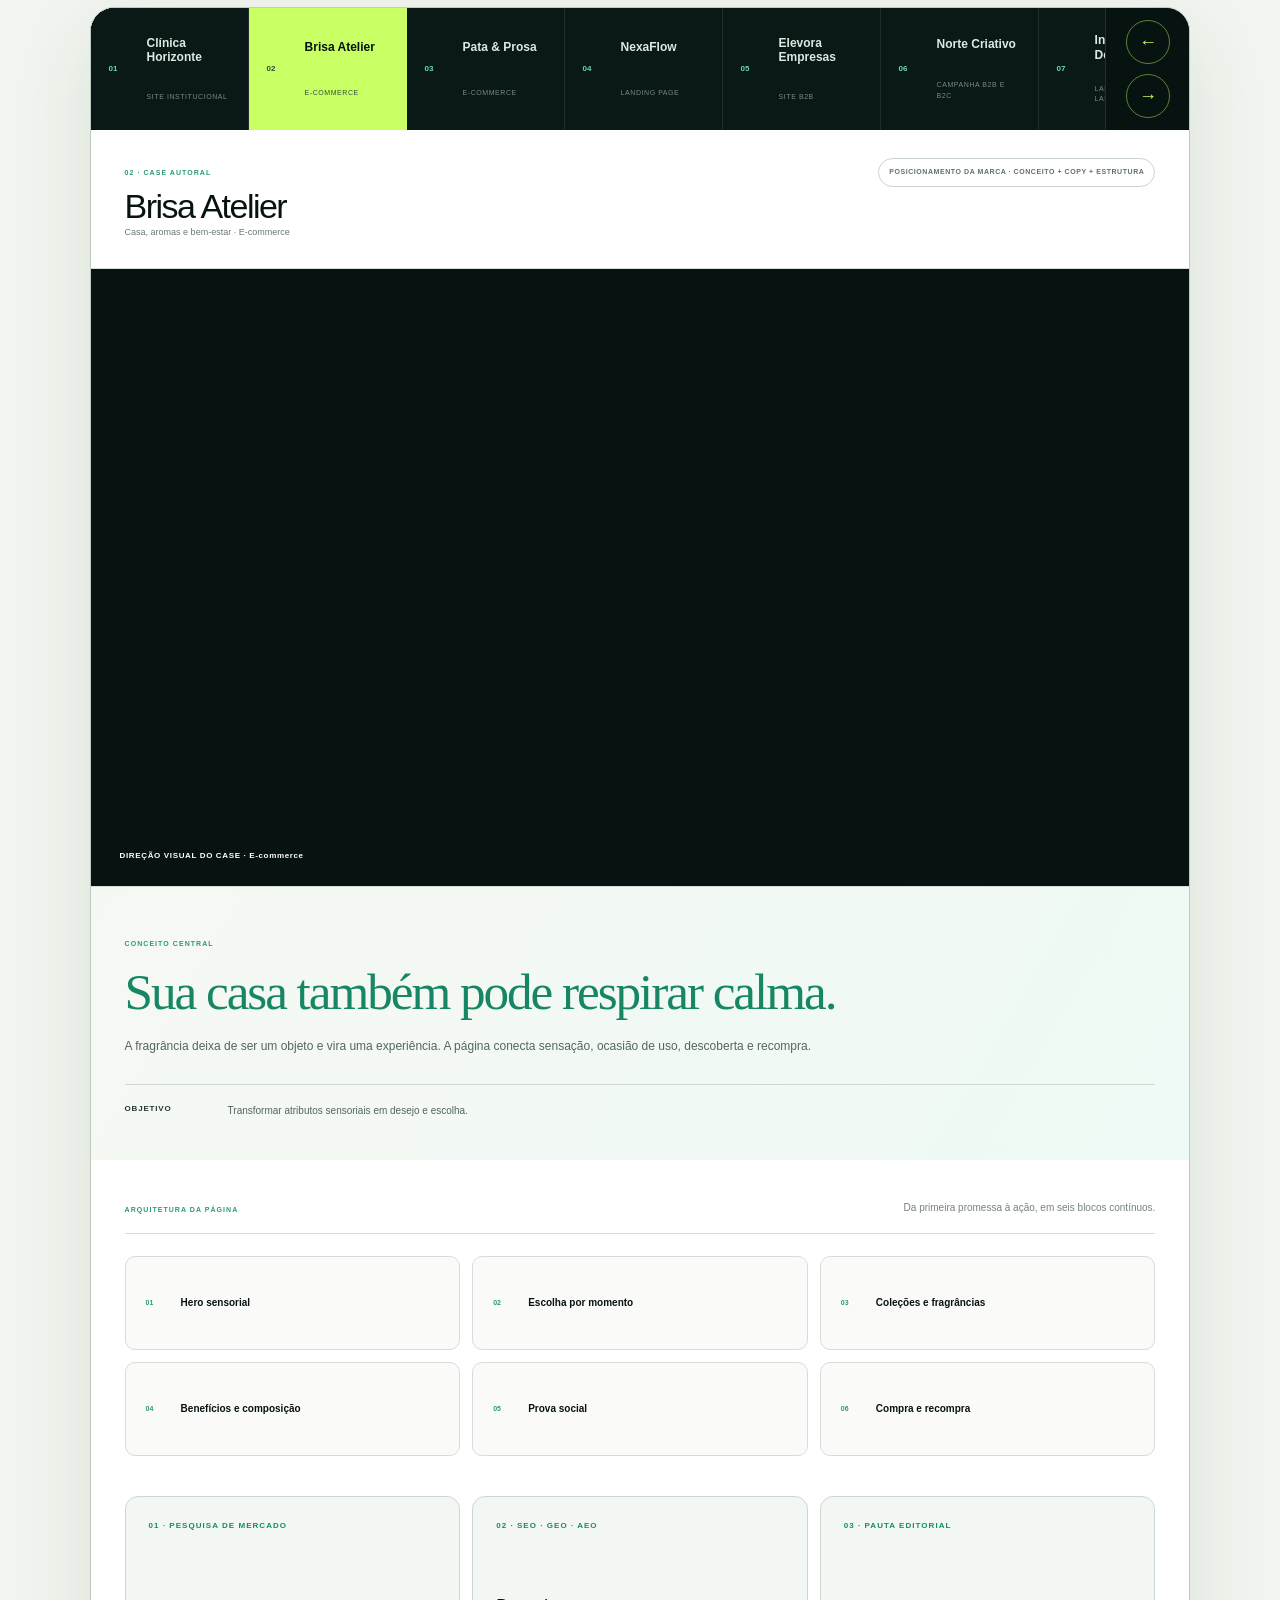
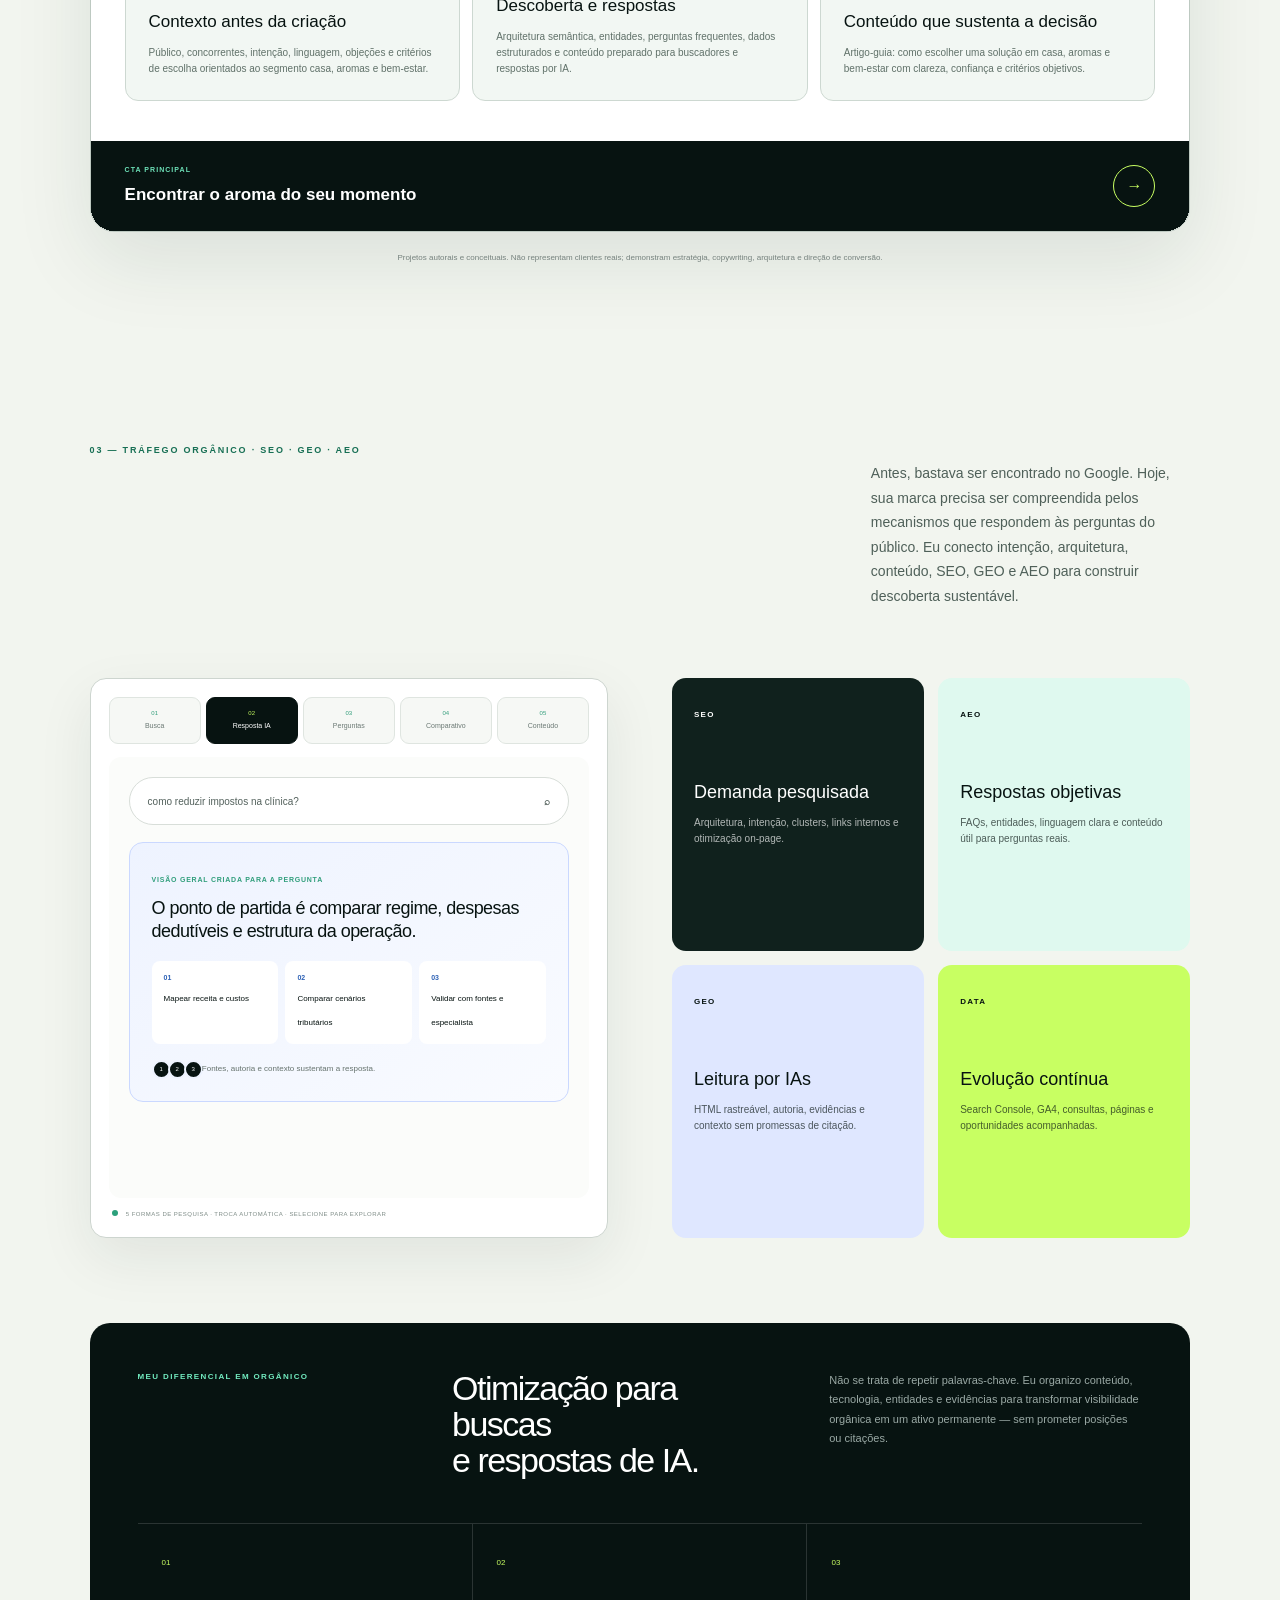
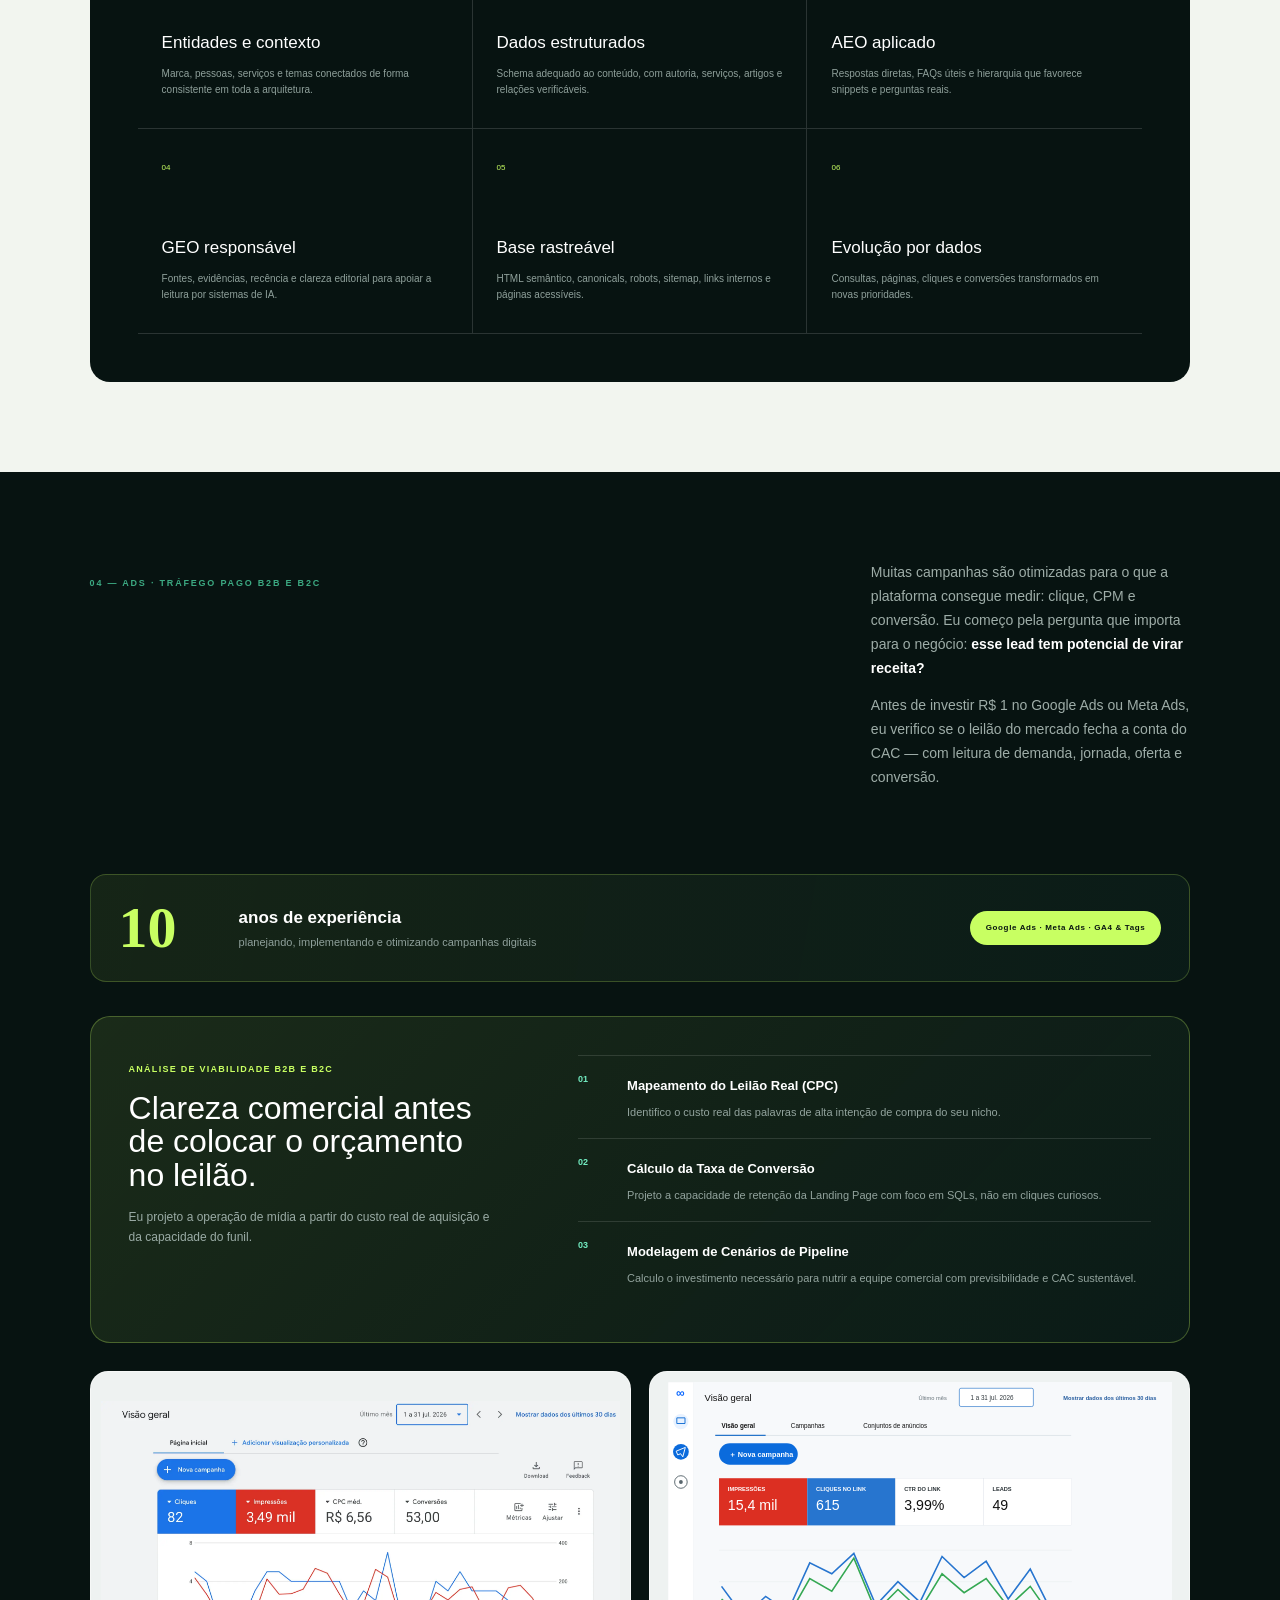
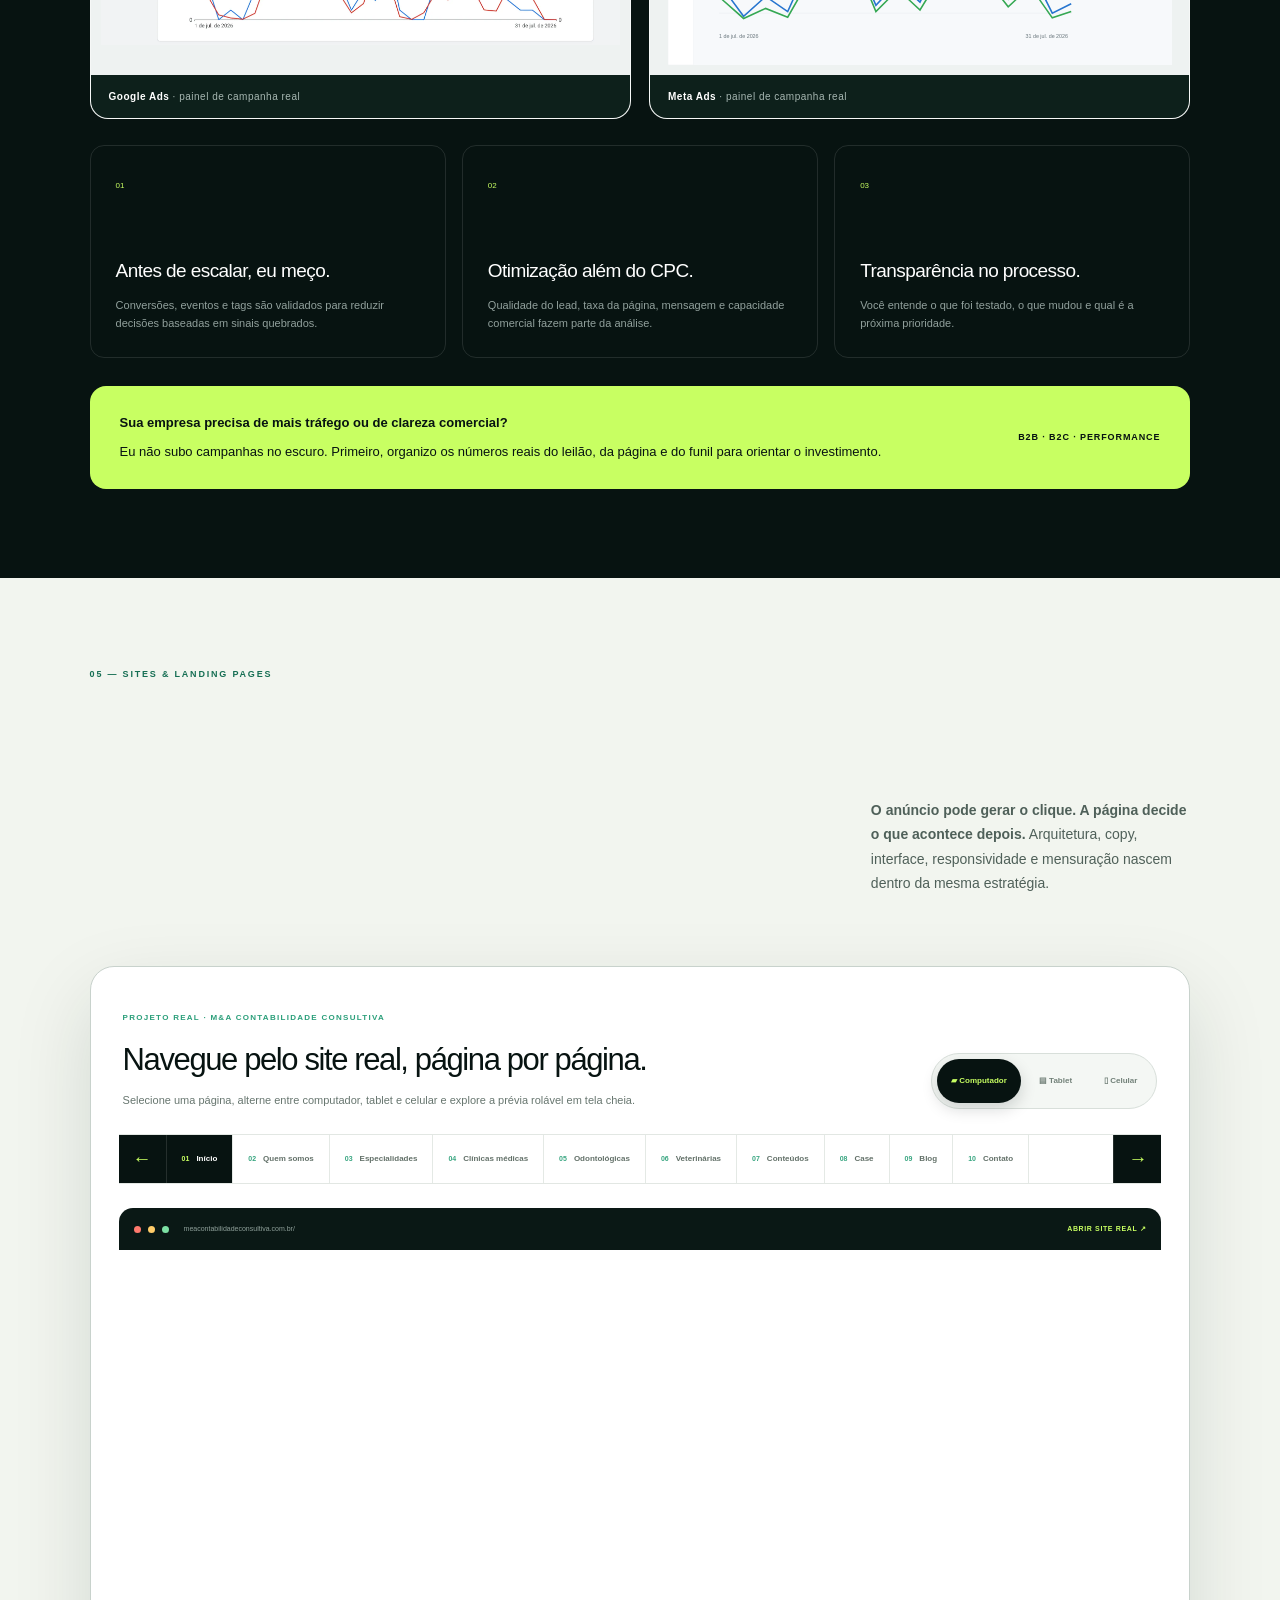
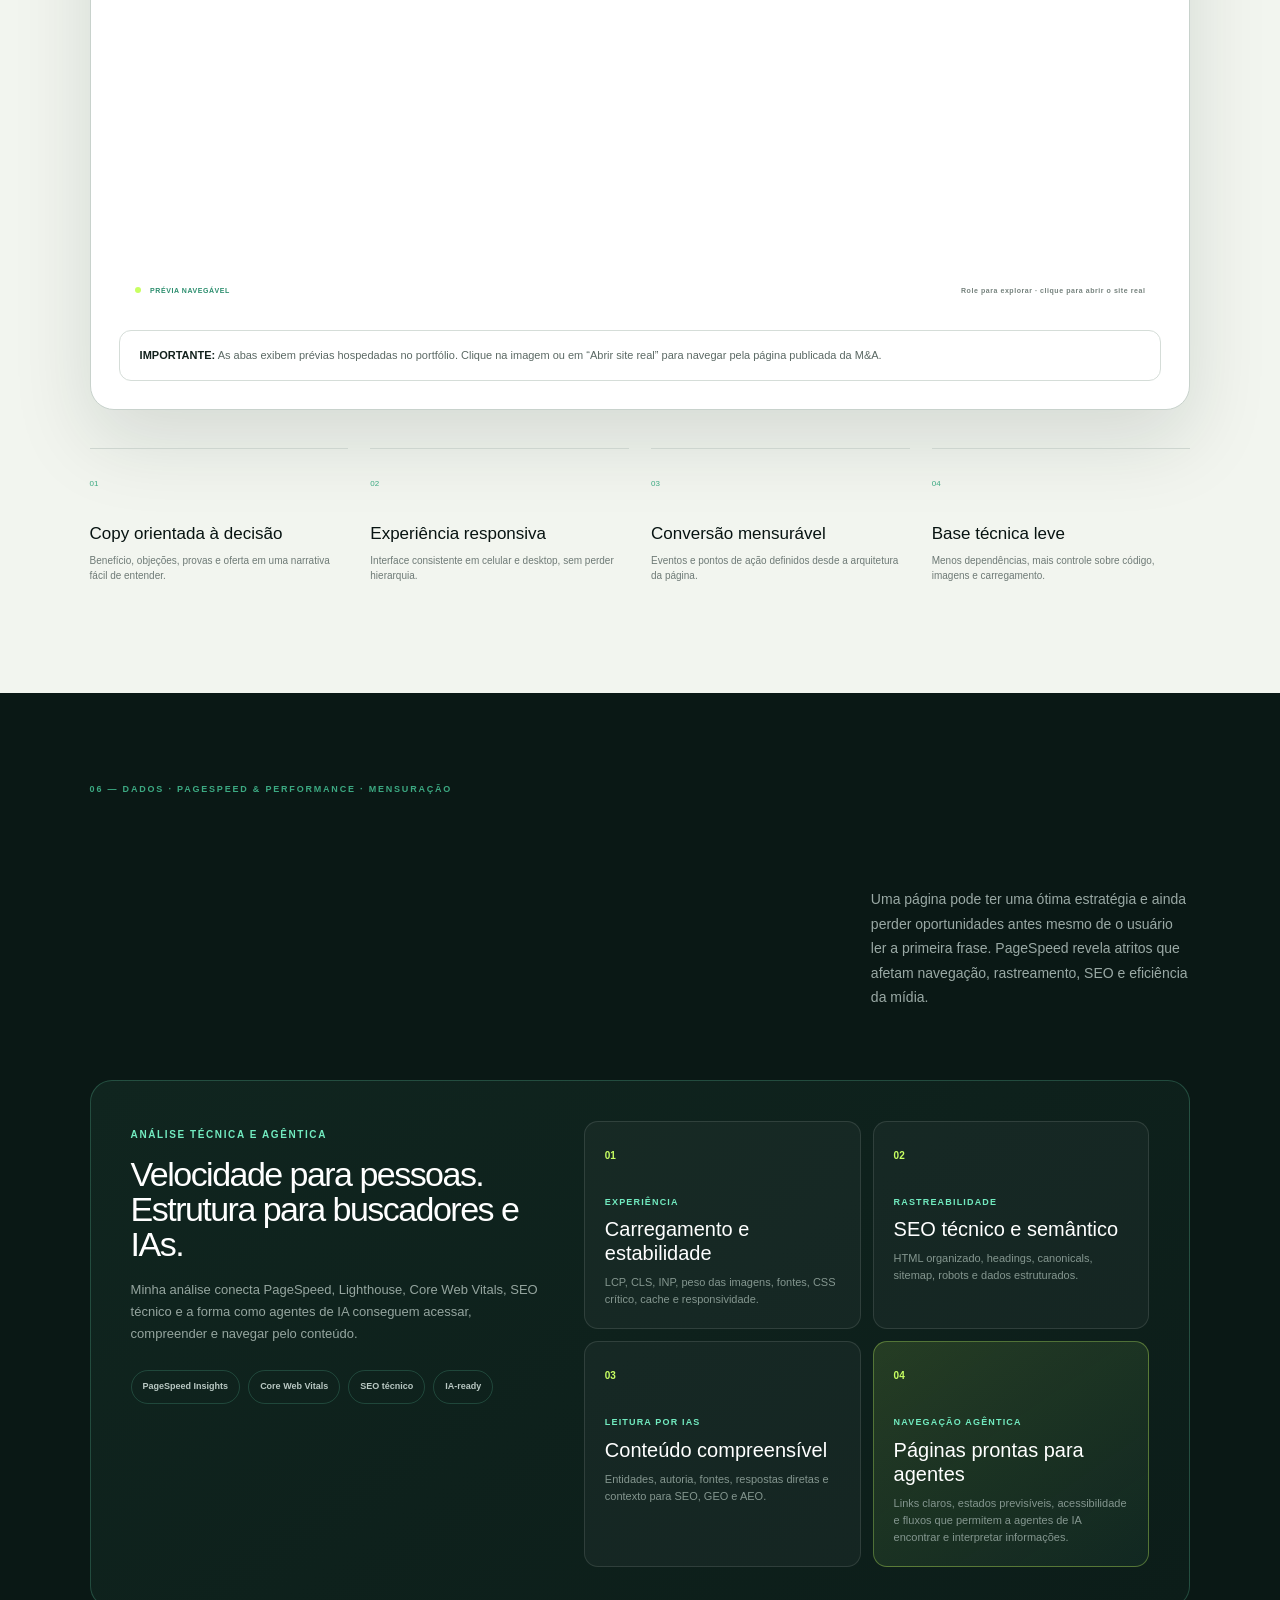
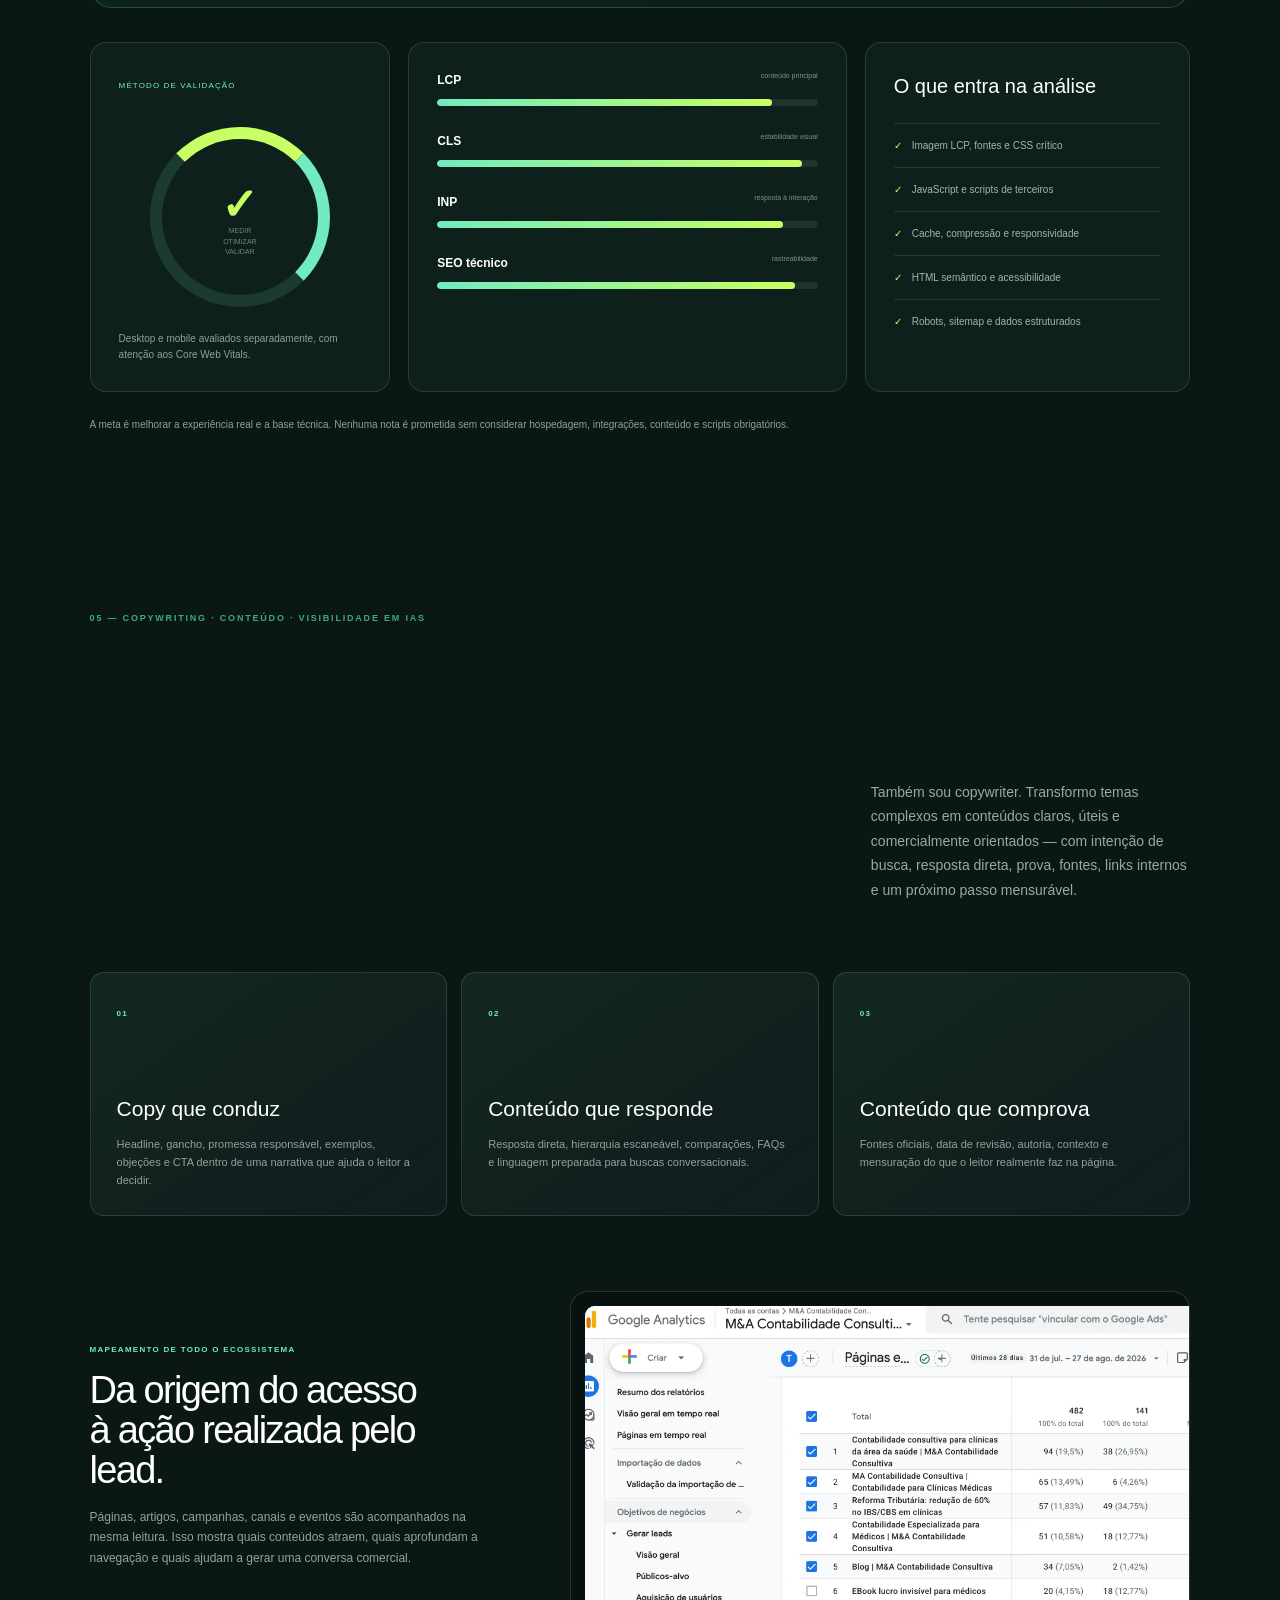
==== commit 864827bc: "Corrige a galeria navegável M&A Adiciona as dez páginas reais nas versões computador, tablet e celul" ====
--- a/index.html
+++ b/index.html
@@ -15,8 +15,8 @@
     <link rel="canonical" href="https://simone2850.github.io/" />
     <link rel="icon" href="/favicon.svg" />
     <title>Simone Cardoso — Performance, Tráfego Pago, SEO, GEO e AEO</title>
-    <script type="module" crossorigin src="/index-XywtI9vd.js"></script>
-    <link rel="stylesheet" crossorigin href="/style-DjjOt_2Q.css">
+    <script type="module" crossorigin src="/index-DfDp_7zK.js"></script>
+    <link rel="stylesheet" crossorigin href="/style-ThPKYeVb.css">
   </head>
   <body>
     <div id="root"></div>
